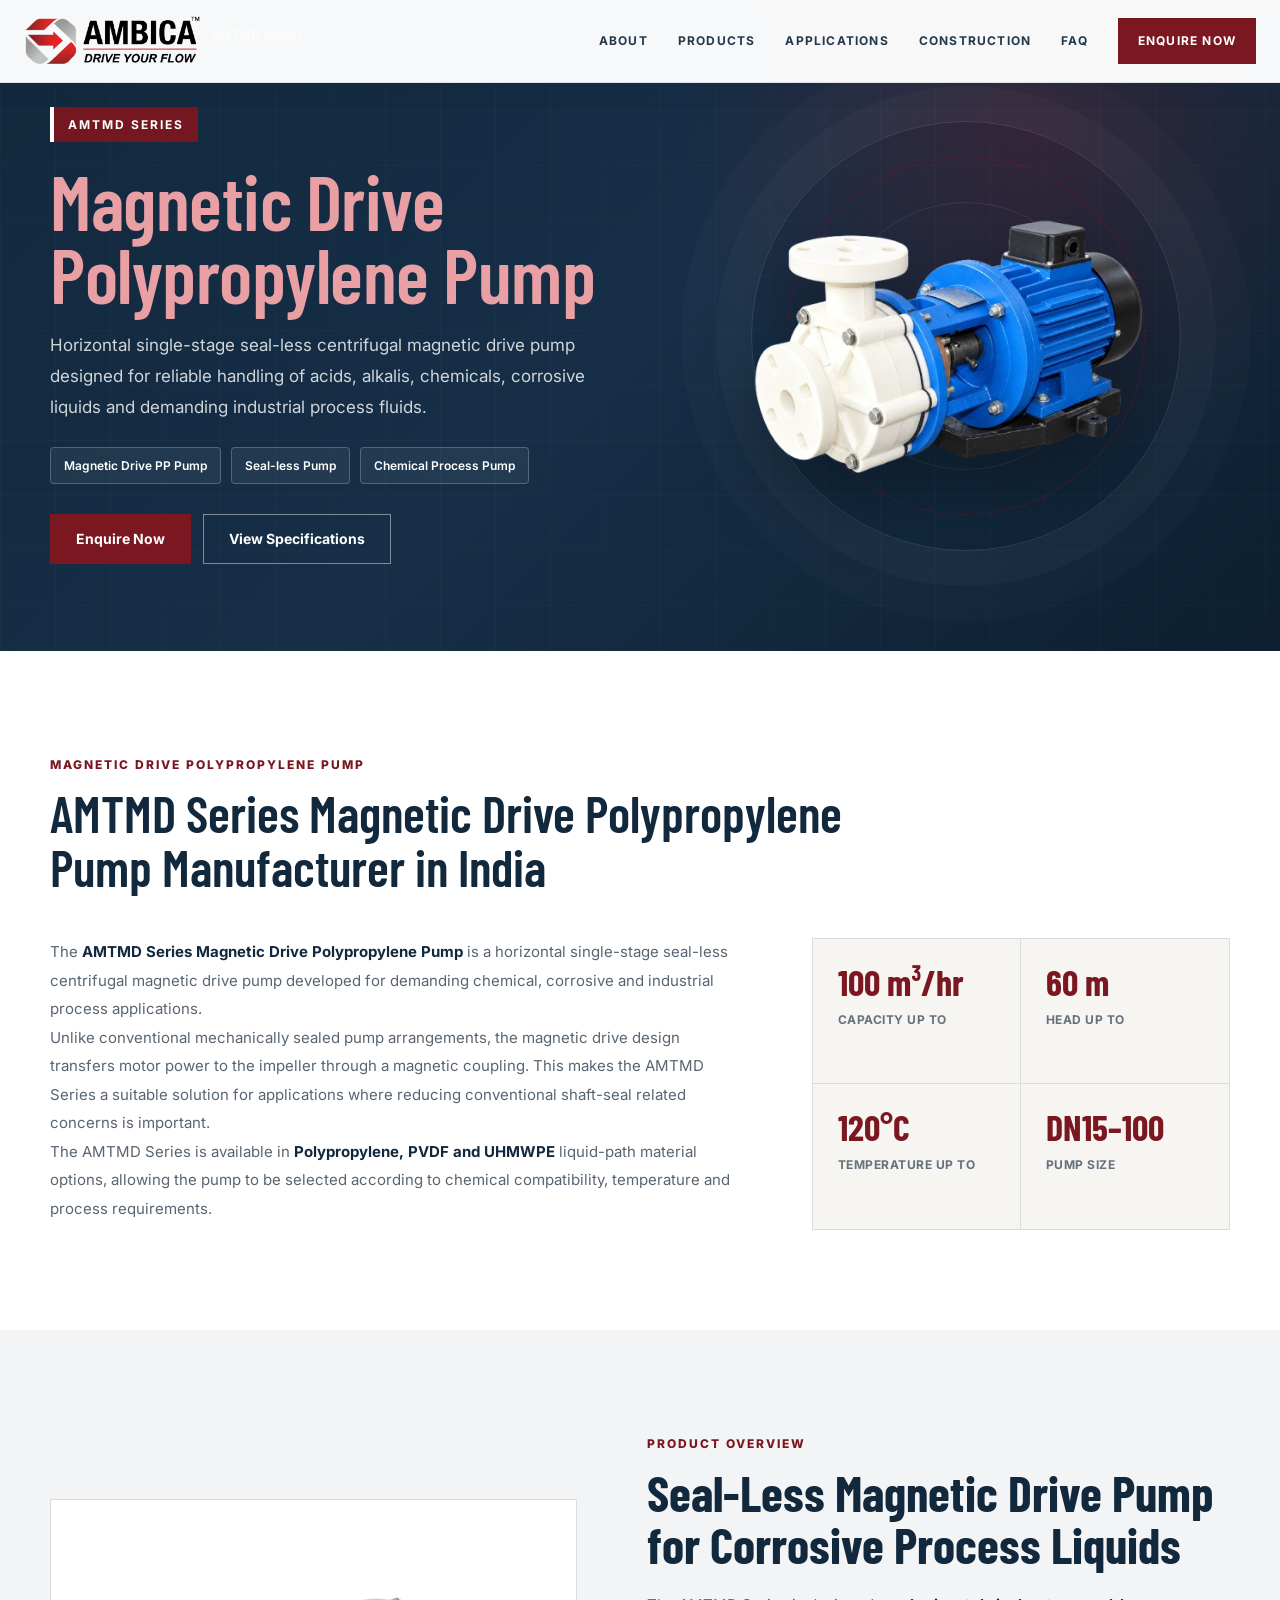
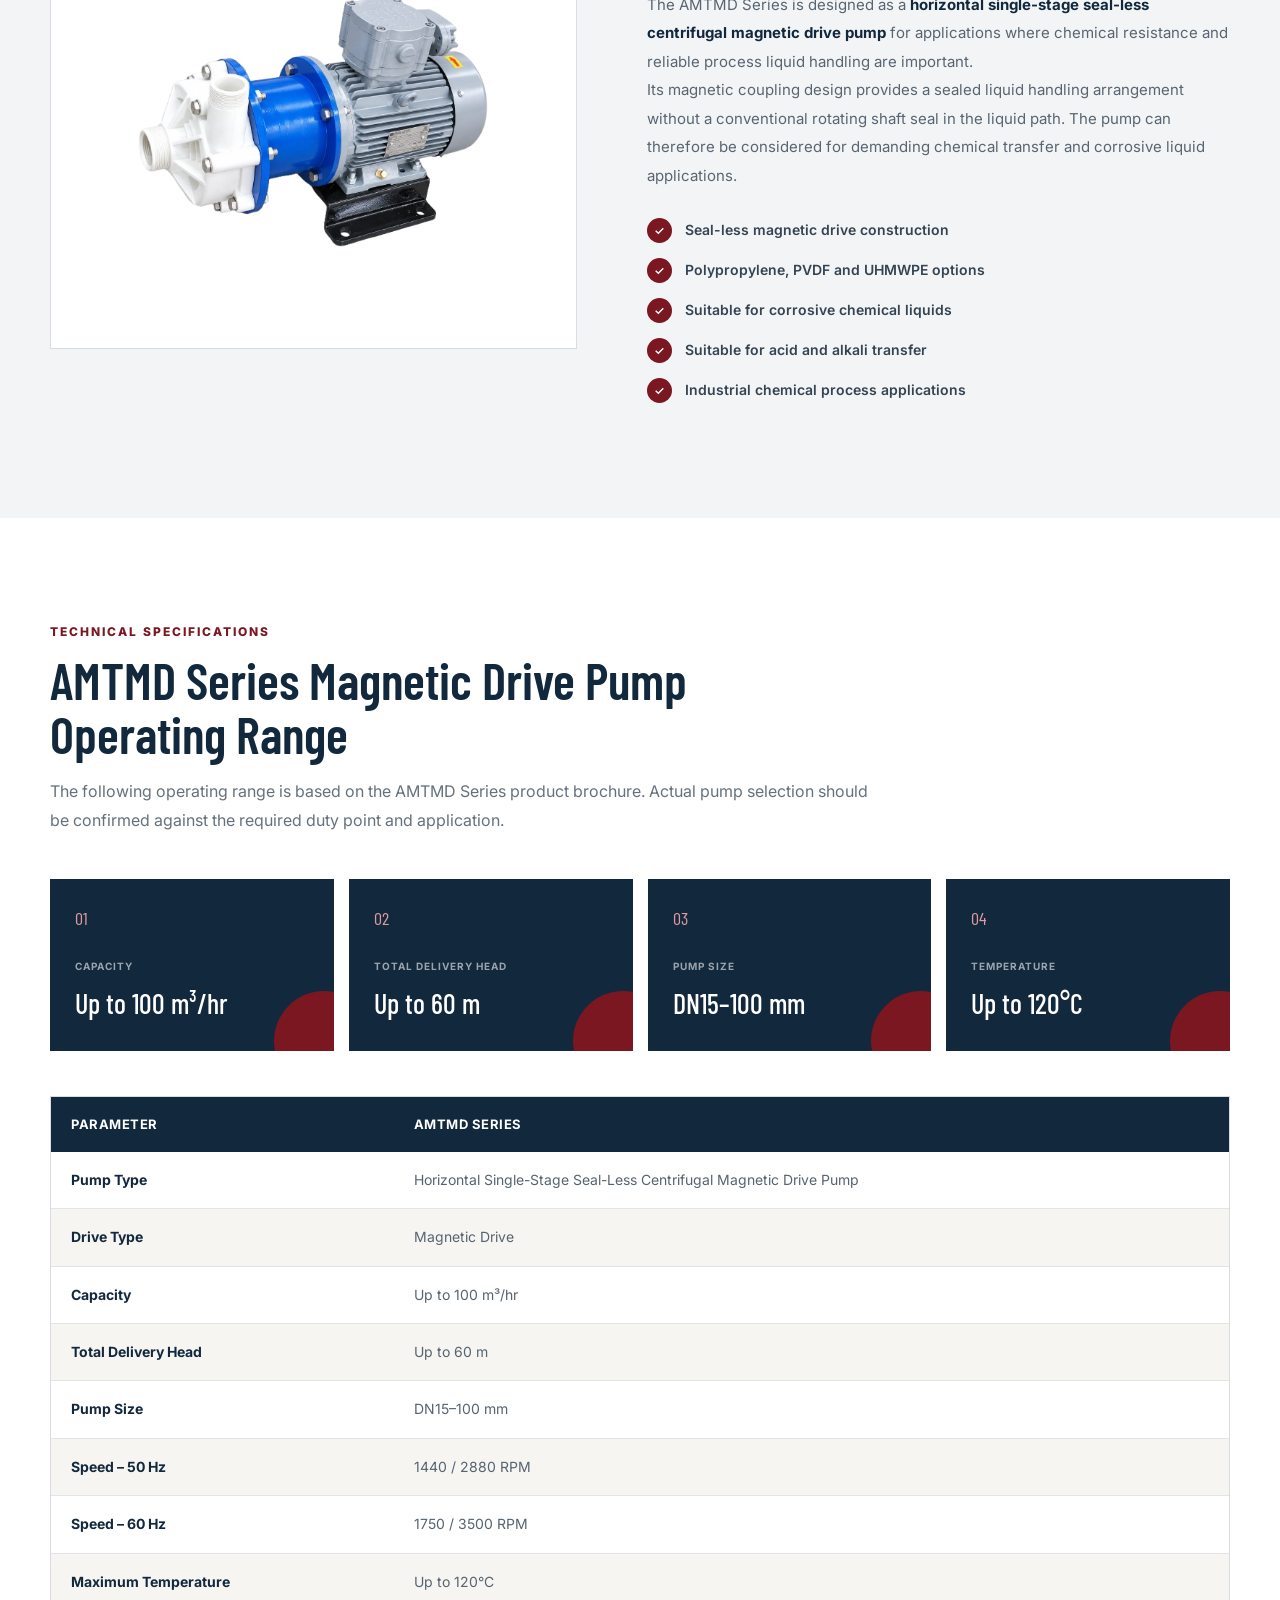
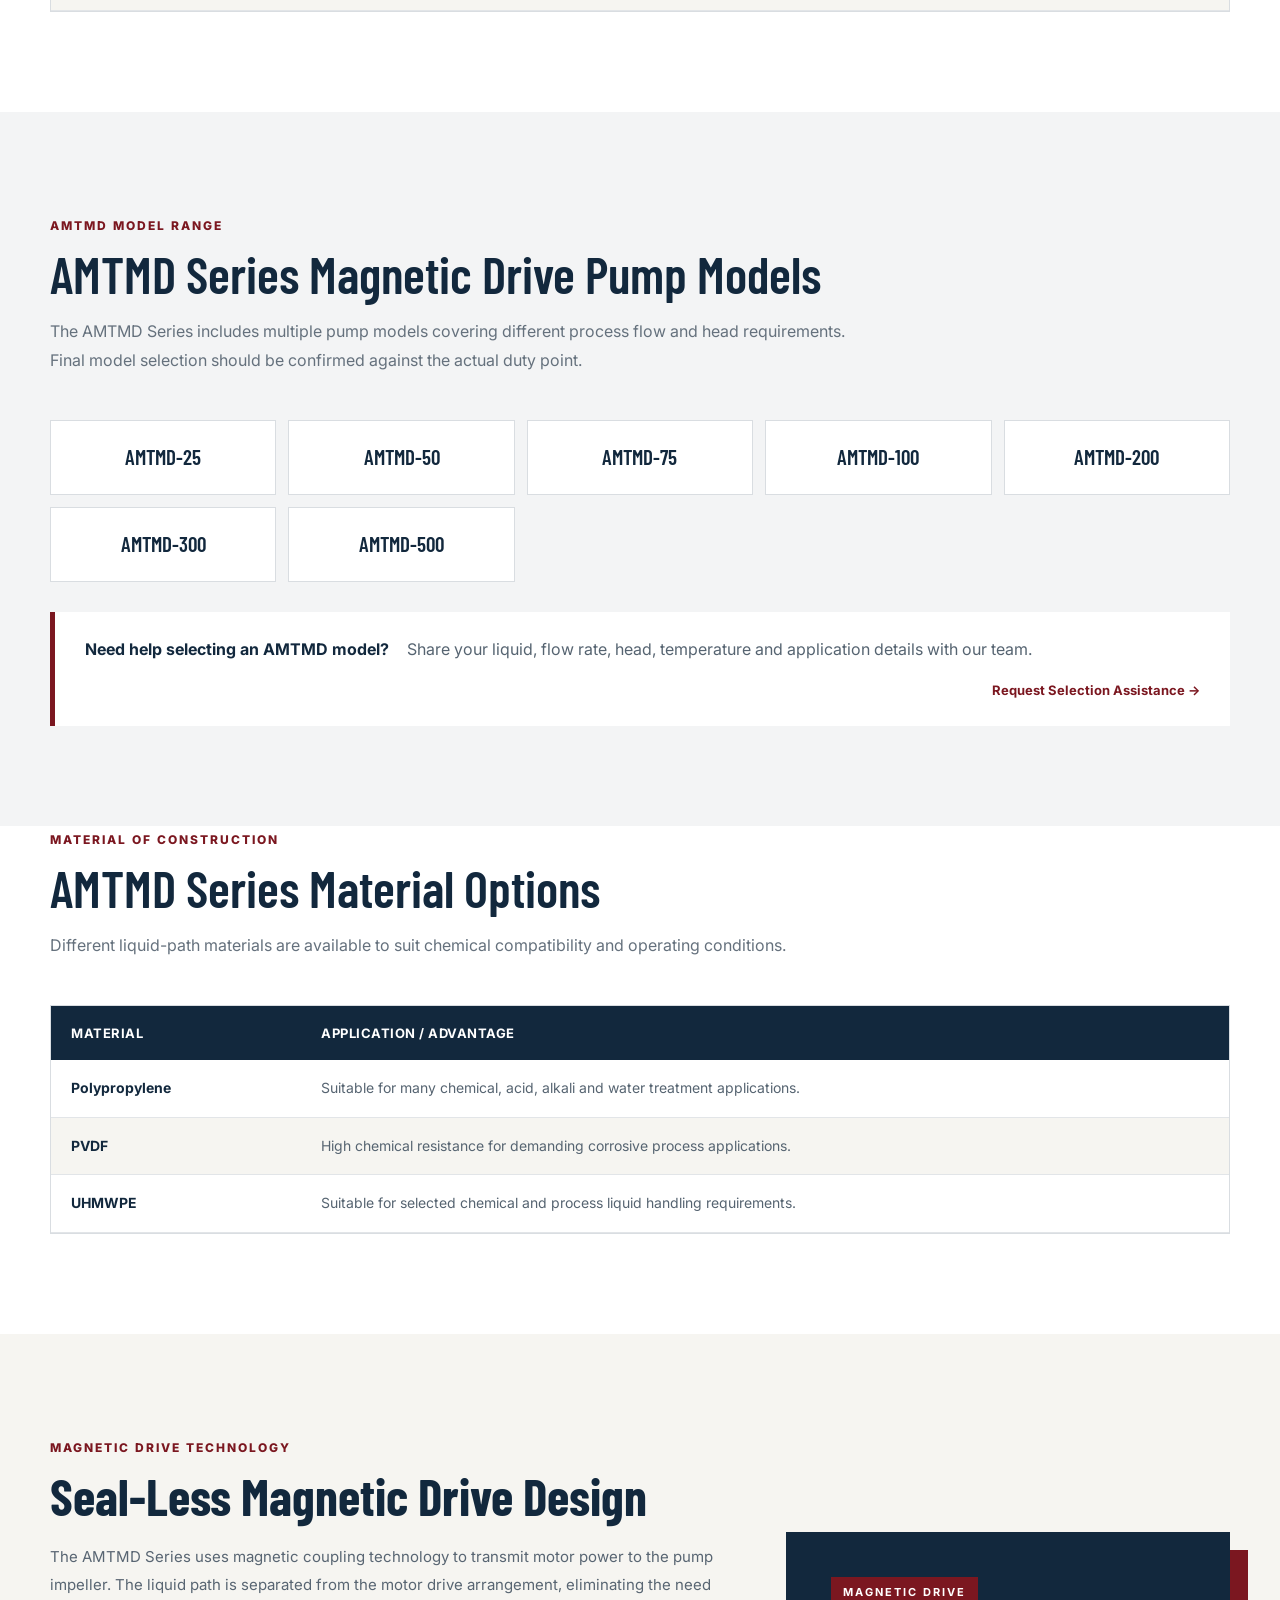
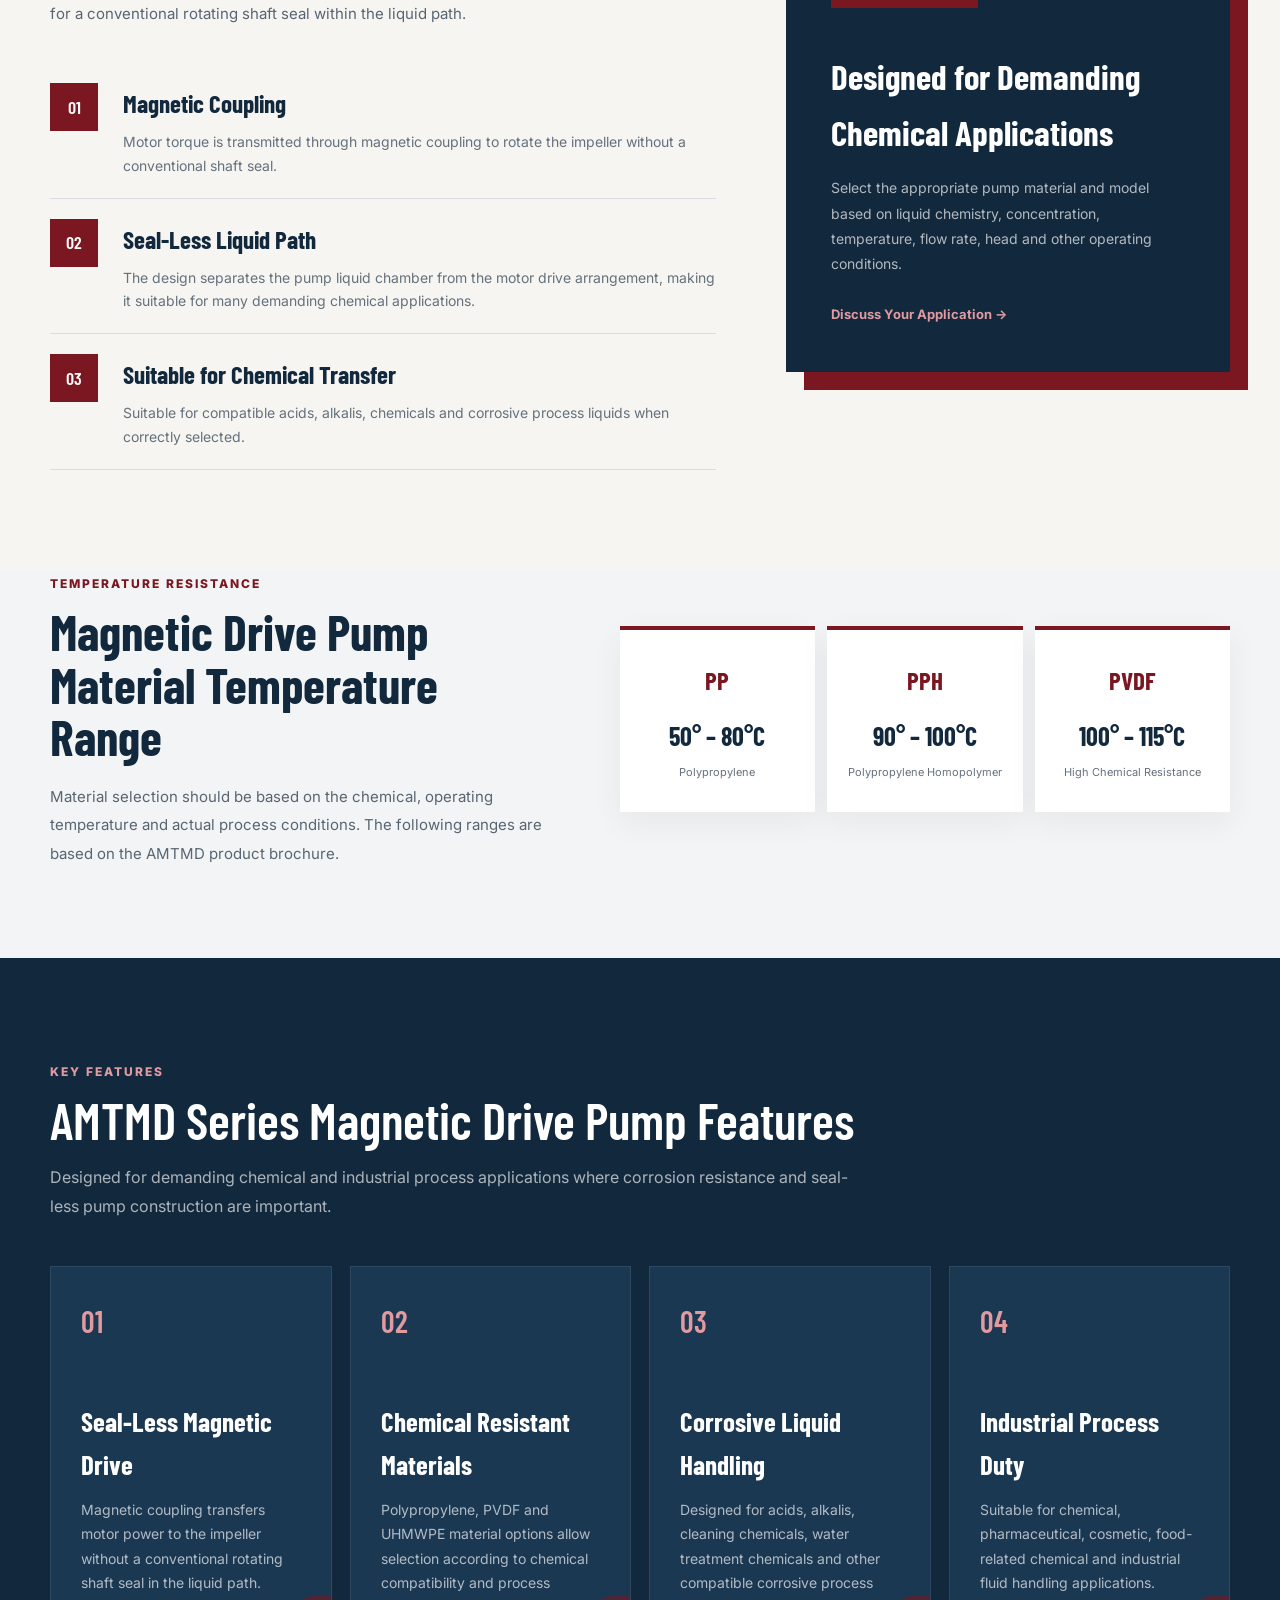
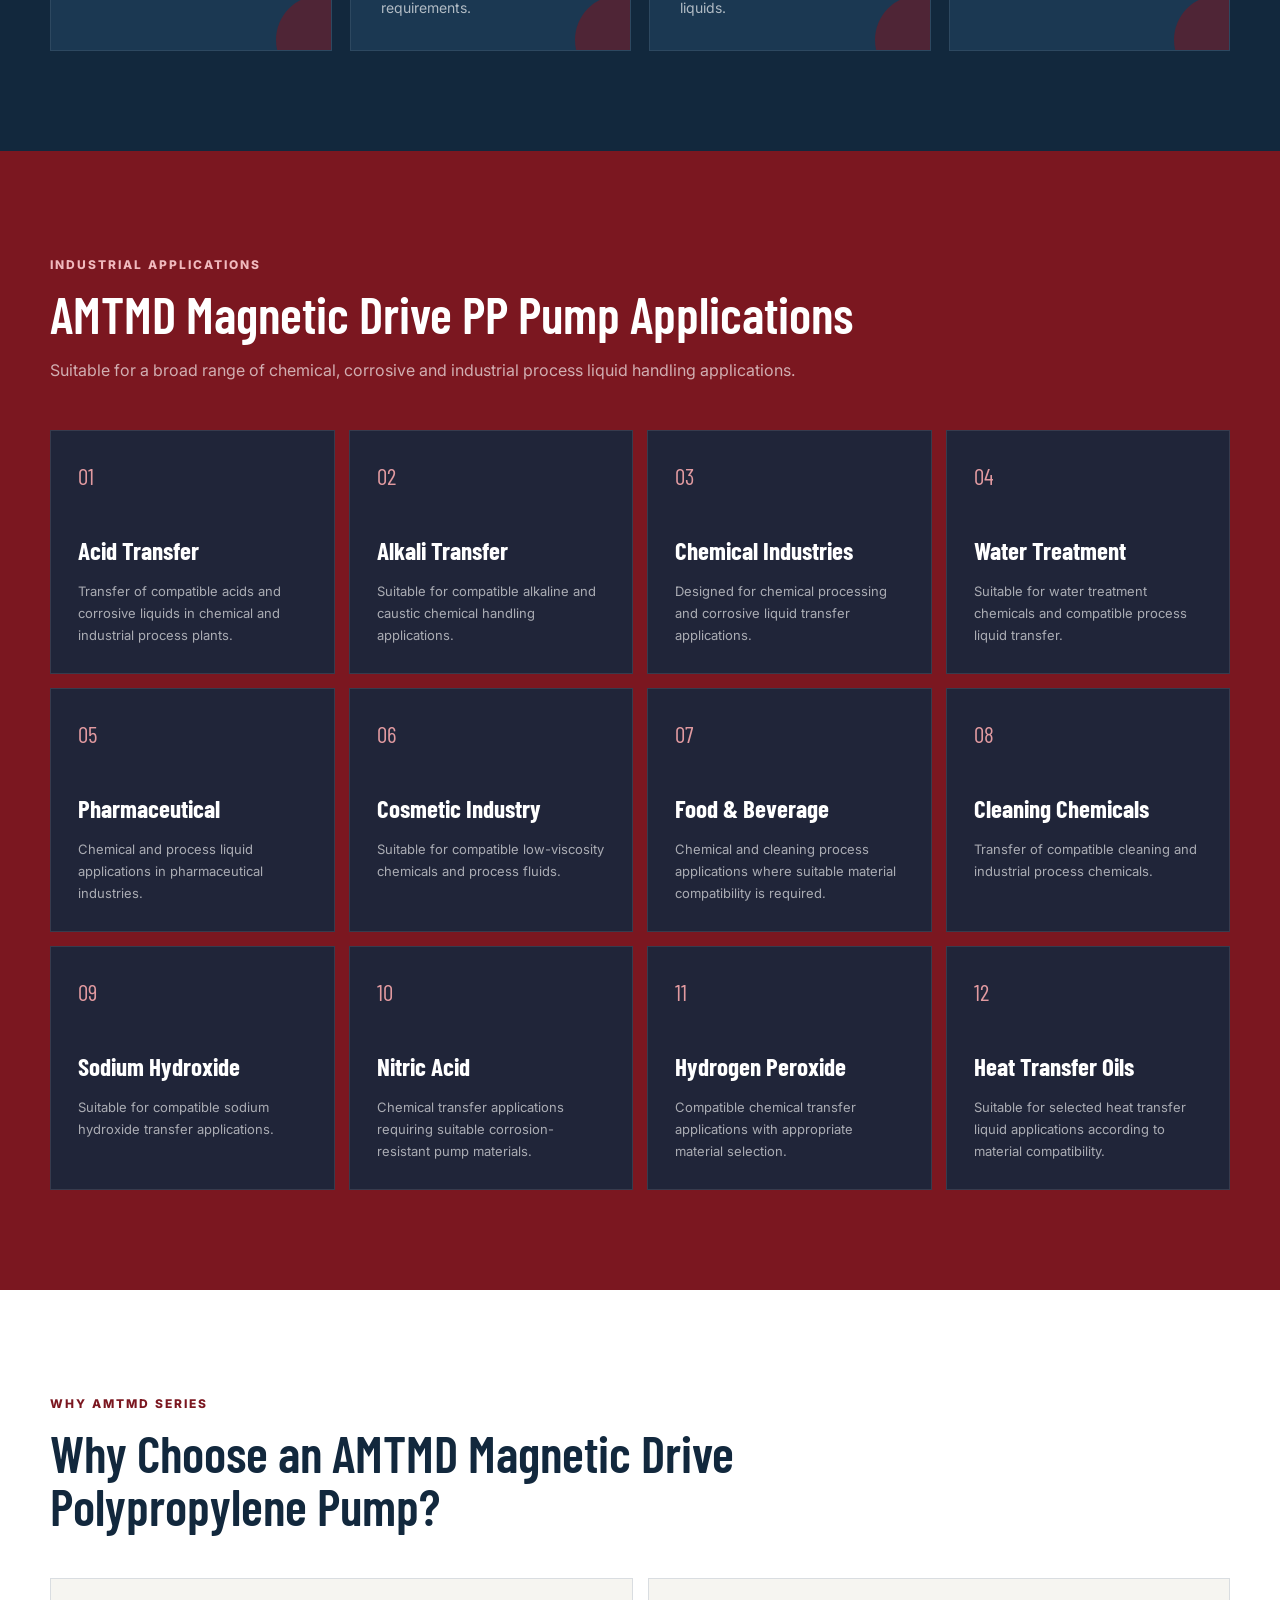
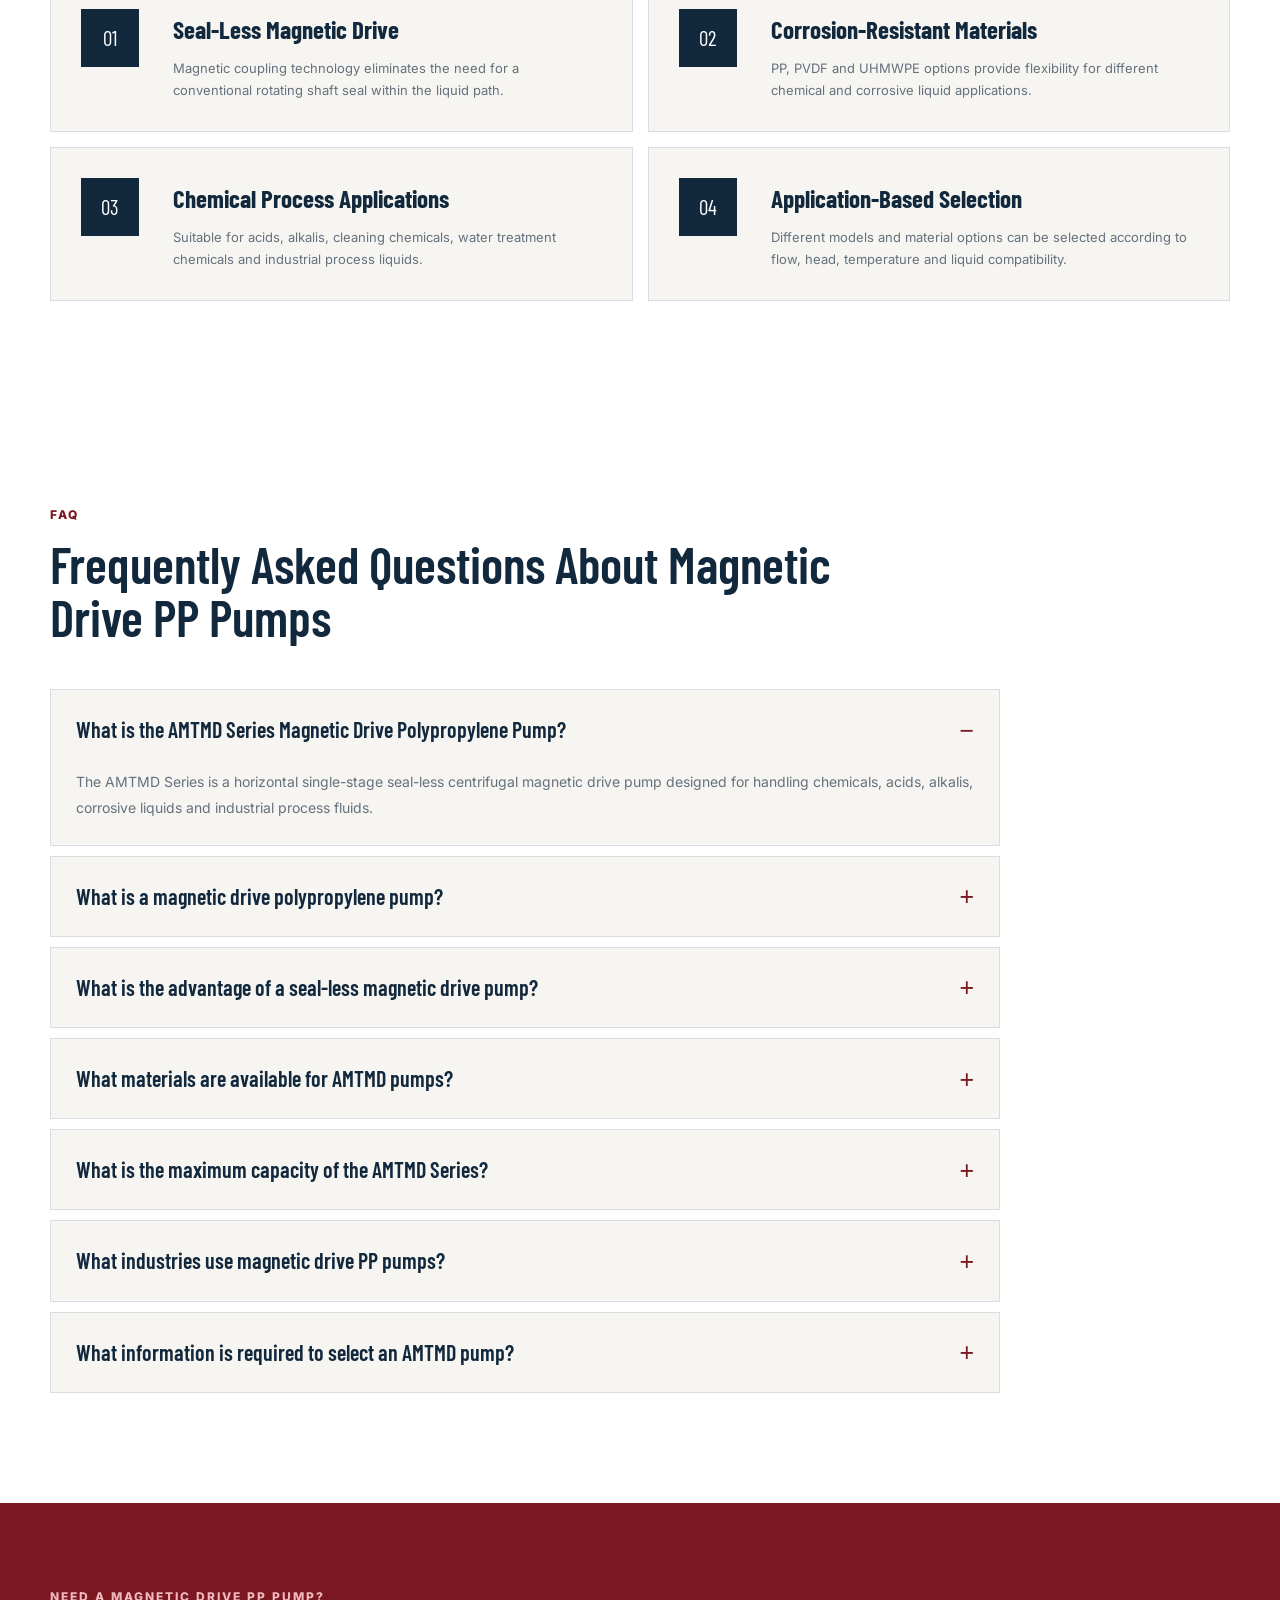
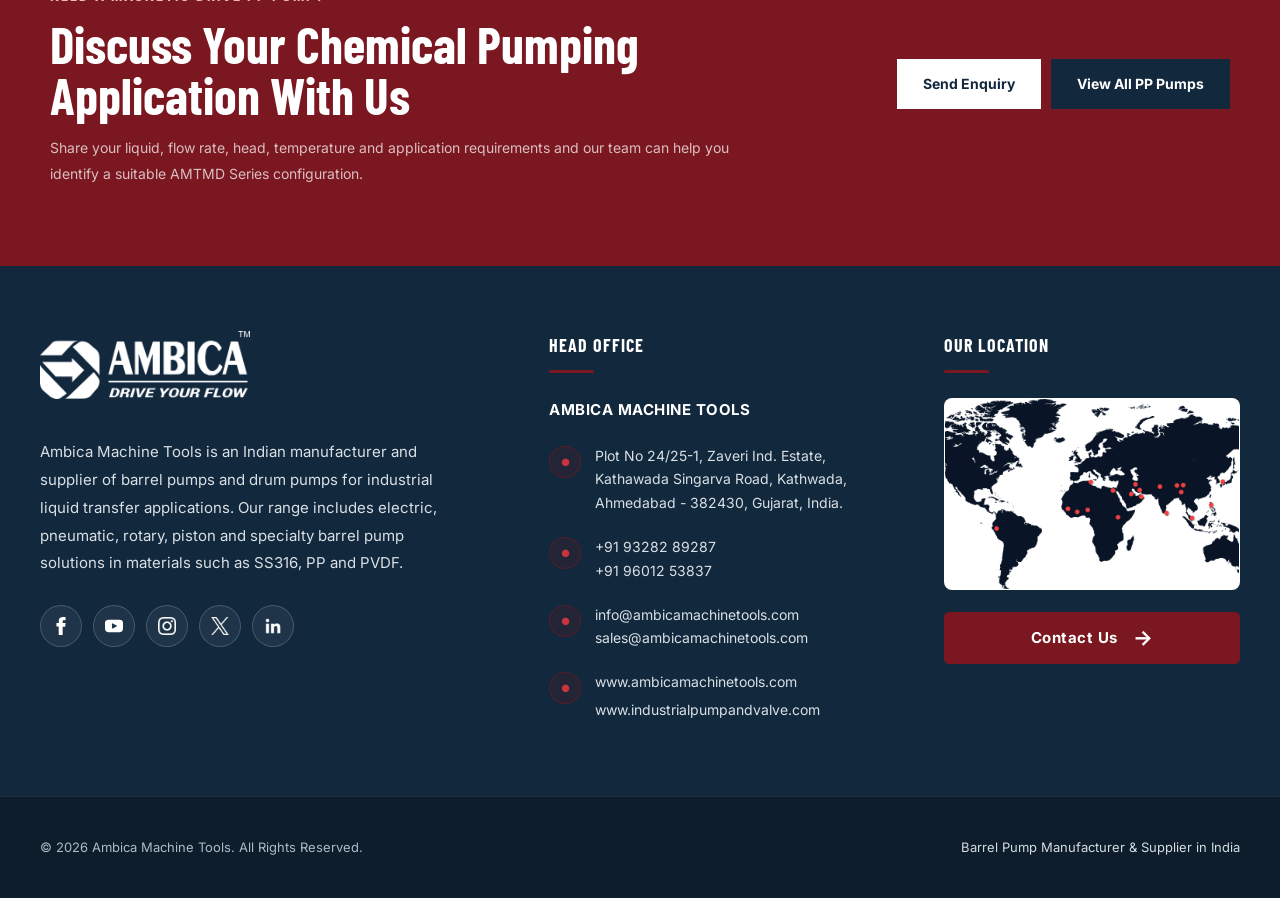
==== amtmd-series-magnetic-drive-polypropylene-pump.html @ 6ac1e359 "setup polypropylenepump" ====
<!DOCTYPE html>
<html lang="en">
<head>

    <!-- =========================================================
         BASIC SEO
    ========================================================== -->

    <meta charset="UTF-8">
    <meta name="viewport" content="width=device-width, initial-scale=1.0">

    <title>AMTMD Series Magnetic Drive Polypropylene Pump | Magnetic Drive PP Pump</title>

    <meta name="description"
        content="AMTMD Series Magnetic Drive Polypropylene Pump for chemical, acid and corrosive liquid transfer. Seal-less magnetic drive construction in PP, PVDF and UHMWPE for industrial process applications.">

    <meta name="keywords"
        content="AMTMD Series Magnetic Drive Polypropylene Pump, Magnetic Drive Polypropylene Pump, Magnetic Driven Polypropylene Pump, Magnetic Drive Pump, Magnetic Driven Pump, Magnetic Drive PP Pump, Magnetic Driven PP Pump, PP Magnetic Pump, Polypropylene Magnetic Pump, Magnetic Drive Process Pump, Magnetic Driven Process Pump, Magnetic Drive Polypropylene Process Pump, PP Chemical Pump, Polypropylene Chemical Pump, Chemical Process Pump, Chemical Transfer Pump, Acid Transfer Pump">

    <meta name="robots" content="index, follow">

    <!-- CHANGE THIS TO YOUR ACTUAL LIVE URL -->
    <link rel="canonical"
        href="https://www.example.com/amtmd-series-magnetic-drive-polypropylene-pump.html">


    <!-- =========================================================
         OPEN GRAPH
    ========================================================== -->

    <meta property="og:type" content="product">

    <meta property="og:title"
        content="AMTMD Series Magnetic Drive Polypropylene Pump | Magnetic Drive PP Pump">

    <meta property="og:description"
        content="AMTMD Series seal-less magnetic drive polypropylene pump for chemical, acid, corrosive and industrial process liquid transfer applications.">

    <meta property="og:image"
        content="https://www.example.com/images/pp-products/amtd-series-main.jpg">

    <meta property="og:url"
        content="https://www.example.com/amtmd-series-magnetic-drive-polypropylene-pump.html">

    <meta property="og:site_name"
        content="Ambica Machine Tools">


    <!-- =========================================================
         TWITTER
    ========================================================== -->

    <meta name="twitter:card"
        content="summary_large_image">

    <meta name="twitter:title"
        content="AMTMD Series Magnetic Drive Polypropylene Pump">

    <meta name="twitter:description"
        content="Seal-less magnetic drive PP pump for chemical, acid and corrosive liquid applications.">

    <meta name="twitter:image"
        content="https://www.example.com/images/pp-products/amtd-series-main.jpg">


    <!-- =========================================================
         FONTS
    ========================================================== -->

    <link rel="preconnect"
        href="https://fonts.googleapis.com">

    <link rel="preconnect"
        href="https://fonts.gstatic.com"
        crossorigin>

    <link
        href="https://fonts.googleapis.com/css2?family=Barlow+Condensed:wght@400;500;600;700&family=Inter:wght@400;500;600;700&display=swap"
        rel="stylesheet">


    <!-- =========================================================
         EXISTING CSS
    ========================================================== -->

    <link rel="stylesheet"
        href="css/style.css">


     <!-- =========================================================
         FAVICON
    ========================================================== -->

    <link rel="icon" type="images/png" href="images/favicon-32x32.png" sizes="32x32" />
    <link rel="icon" type="images/png" href="images/favicon-16x16.png" sizes="16x16" />


    <!-- =========================================================
         ORGANIZATION SCHEMA
    ========================================================== -->

    <script type="application/ld+json">
    {
        "@context": "https://schema.org",
        "@type": "Organization",
        "name": "Ambica Machine Tools",
        "url": "https://www.ambicamachinetools.com/",
        "logo": "https://www.ambicamachinetools.com/images/ambica-logo.png",
        "description": "Manufacturer and supplier of industrial pumps, polypropylene pumps, magnetic drive pumps, chemical pumps and industrial fluid handling equipment in India.",
        "address": {
            "@type": "PostalAddress",
            "streetAddress": "Plot No 24/25-1, Zaveri Ind. Estate, Kathawada Singarva Road, Kathwada",
            "addressLocality": "Ahmedabad",
            "postalCode": "382430",
            "addressRegion": "Gujarat",
            "addressCountry": "IN"
        }
    }
    </script>


    <!-- =========================================================
         WEBPAGE SCHEMA
    ========================================================== -->

    <script type="application/ld+json">
    {
        "@context": "https://schema.org",
        "@type": "WebPage",
        "name": "AMTMD Series Magnetic Drive Polypropylene Pump",
        "url": "https://www.example.com/amtmd-series-magnetic-drive-polypropylene-pump.html",
        "description": "AMTMD Series Magnetic Drive Polypropylene Pump for chemical, acid, corrosive and industrial process liquid transfer applications.",
        "isPartOf": {
            "@type": "WebSite",
            "name": "Ambica Machine Tools",
            "url": "https://www.ambicamachinetools.com/"
        }
    }
    </script>


    <!-- =========================================================
         PRODUCT SCHEMA
    ========================================================== -->

    <script type="application/ld+json">
    {
        "@context": "https://schema.org",
        "@type": "Product",
        "name": "AMTMD Series Magnetic Drive Polypropylene Pump",
        "image": [
            "https://www.example.com/images/pp-products/amtd-series-main.jpg"
        ],
        "description": "AMTMD Series horizontal single-stage seal-less centrifugal magnetic drive polypropylene pump designed for chemical, acid, corrosive and industrial process liquid transfer.",
        "brand": {
            "@type": "Brand",
            "name": "Ambica Machine Tools"
        },
        "manufacturer": {
            "@type": "Organization",
            "name": "Ambica Machine Tools"
        },
        "category": "Magnetic Drive Polypropylene Pump"
    }
    </script>


    <!-- =========================================================
         BREADCRUMB SCHEMA
    ========================================================== -->

    <script type="application/ld+json">
    {
        "@context": "https://schema.org",
        "@type": "BreadcrumbList",
        "itemListElement": [
            {
                "@type": "ListItem",
                "position": 1,
                "name": "Home",
                "item": "https://www.example.com/"
            },
            {
                "@type": "ListItem",
                "position": 2,
                "name": "Polypropylene Pumps",
                "item": "https://www.example.com/"
            },
            {
                "@type": "ListItem",
                "position": 3,
                "name": "AMTMD Series Magnetic Drive Polypropylene Pump",
                "item": "https://www.example.com/amtmd-series-magnetic-drive-polypropylene-pump.html"
            }
        ]
    }
    </script>


    <!-- =========================================================
         FAQ SCHEMA
    ========================================================== -->

    <script type="application/ld+json">
    {
        "@context": "https://schema.org",
        "@type": "FAQPage",
        "mainEntity": [

            {
                "@type": "Question",
                "name": "What is the AMTMD Series Magnetic Drive Polypropylene Pump?",
                "acceptedAnswer": {
                    "@type": "Answer",
                    "text": "The AMTMD Series is a horizontal single-stage seal-less centrifugal magnetic drive pump designed for handling chemicals, acids, corrosive liquids and demanding industrial process fluids."
                }
            },

            {
                "@type": "Question",
                "name": "What is a magnetic drive polypropylene pump?",
                "acceptedAnswer": {
                    "@type": "Answer",
                    "text": "A magnetic drive polypropylene pump transfers rotational power to the impeller through a magnetic coupling, allowing a seal-less liquid path design suitable for many corrosive and chemical handling applications."
                }
            },

            {
                "@type": "Question",
                "name": "What materials are available in AMTMD Series pumps?",
                "acceptedAnswer": {
                    "@type": "Answer",
                    "text": "The AMTMD Series is available with liquid-path material options including polypropylene, PVDF and UHMWPE, depending on application requirements."
                }
            },

            {
                "@type": "Question",
                "name": "What is the maximum capacity of the AMTMD Series?",
                "acceptedAnswer": {
                    "@type": "Answer",
                    "text": "The AMTMD Series has a capacity of up to 100 m³/hr, depending on the selected model and operating conditions."
                }
            },

            {
                "@type": "Question",
                "name": "Where are magnetic drive PP pumps used?",
                "acceptedAnswer": {
                    "@type": "Answer",
                    "text": "Magnetic drive PP pumps are used in chemical plants, water treatment, pharmaceutical and cosmetic industries, cleaning chemical systems, acid and alkali transfer, and other corrosive process applications."
                }
            }

        ]
    }
    </script>

</head>


<body>

<!-- =========================================================
    HEADER
========================================================== -->
<header class="header">
    <div class="container nav">
      <a href="index.html" class="logo">
        <img src="images/ambica-logo.png" alt="Ambica Machine Tools">
      </a>
  
      <button class="menu-toggle" aria-label="Open navigation" aria-expanded="false">
        <span></span><span></span><span></span>
      </button>
  
      <nav class="nav-links">
        <a href="#about">About</a>
        <a href="#products">Products</a>
        <a href="#applications">Applications</a>
        <a href="#construction">Construction</a>
        <a href="#faq">FAQ</a>
        <a href="#contact" class="nav-btn">Enquire Now</a>
      </nav>
    </div>
  </header>


<!-- =========================================================
     AMTMD HERO
========================================================= -->

<section class="amtpp-hero">

    <div class="amtpp-hero-grid"></div>

    <div class="container">


        <div class="amtpp-breadcrumb">

            <a href="index.html">
                Polypropylene Pumps
            </a>

            <span>/</span>

            <span>
                AMTMD Series
            </span>

        </div>


        <div class="amtpp-hero-layout">


            <!-- HERO CONTENT -->

            <div class="amtpp-hero-content">

                <span class="amtpp-eyebrow">
                    AMTMD SERIES
                </span>


                <h1>

                    <strong>
                        Magnetic Drive Polypropylene Pump
                    </strong>

                </h1>


                <p class="amtpp-hero-text">

                    Horizontal single-stage seal-less centrifugal
                    magnetic drive pump designed for reliable handling
                    of acids, alkalis, chemicals, corrosive liquids and
                    demanding industrial process fluids.

                </p>


                <div class="amtpp-hero-tags">

                    <span>
                        Magnetic Drive PP Pump
                    </span>

                    <span>
                        Seal-less Pump
                    </span>

                    <span>
                        Chemical Process Pump
                    </span>

                </div>


                <div class="amtpp-hero-buttons">

                    <a
                        href="contact-us.html"
                        class="amtpp-btn amtpp-btn-primary">

                        Enquire Now

                    </a>


                    <a
                        href="#specifications"
                        class="amtpp-btn amtpp-btn-outline">

                        View Specifications

                    </a>

                </div>

            </div>


            <!-- HERO IMAGE -->

            <div class="amtpp-hero-image">

                <div class="amtpp-image-ring"></div>


                <img
                    src="images/pp-products/AMTD-alt.png"
                    alt="AMTMD Series Magnetic Drive Polypropylene Pump"
                    loading="eager" class="amtmd">

            </div>

        </div>

    </div>

</section>


<!-- =========================================================
     INTRO
========================================================= -->

<section class="amtpp-intro">

    <div class="container">


        <div class="amtpp-section-heading">

            <span class="amtpp-kicker">
                MAGNETIC DRIVE POLYPROPYLENE PUMP
            </span>


            <h2>
                AMTMD Series Magnetic Drive Polypropylene Pump Manufacturer in India
            </h2>

        </div>


        <div class="amtpp-intro-grid">


            <div>

                <p>

                    The <strong>AMTMD Series Magnetic Drive Polypropylene Pump</strong>
                    is a horizontal single-stage seal-less centrifugal
                    magnetic drive pump developed for demanding chemical,
                    corrosive and industrial process applications.

                </p>


                <p>

                    Unlike conventional mechanically sealed pump
                    arrangements, the magnetic drive design transfers
                    motor power to the impeller through a magnetic coupling.
                    This makes the AMTMD Series a suitable solution for
                    applications where reducing conventional shaft-seal
                    related concerns is important.

                </p>


                <p>

                    The AMTMD Series is available in
                    <strong>Polypropylene, PVDF and UHMWPE</strong>
                    liquid-path material options, allowing the pump to be
                    selected according to chemical compatibility,
                    temperature and process requirements.

                </p>

            </div>


            <div class="amtpp-highlight-box">


                <div class="amtpp-highlight-item">

                    <strong>
                        100 m³/hr
                    </strong>

                    <span>
                        Capacity Up To
                    </span>

                </div>


                <div class="amtpp-highlight-item">

                    <strong>
                        60 m
                    </strong>

                    <span>
                        Head Up To
                    </span>

                </div>


                <div class="amtpp-highlight-item">

                    <strong>
                        120°C
                    </strong>

                    <span>
                        Temperature Up To
                    </span>

                </div>


                <div class="amtpp-highlight-item">

                    <strong>
                        DN15–100
                    </strong>

                    <span>
                        Pump Size
                    </span>

                </div>

            </div>

        </div>

    </div>

</section>


<!-- =========================================================
     PRODUCT OVERVIEW
========================================================= -->

<section class="amtpp-overview">

    <div class="container">


        <div class="amtpp-two-column">


            <div class="amtpp-overview-image">

                <img
                    src="images/pp-products/AMTD.png"
                    alt="AMTMD Series Magnetic Drive PP Pump"
                    loading="lazy">

            </div>


            <div class="amtpp-overview-content">

                <span class="amtpp-kicker">
                    PRODUCT OVERVIEW
                </span>


                <h2>
                    Seal-Less Magnetic Drive Pump for Corrosive Process Liquids
                </h2>


                <p>

                    The AMTMD Series is designed as a
                    <strong>horizontal single-stage seal-less centrifugal
                    magnetic drive pump</strong>
                    for applications where chemical resistance and
                    reliable process liquid handling are important.

                </p>


                <p>

                    Its magnetic coupling design provides a sealed liquid
                    handling arrangement without a conventional rotating
                    shaft seal in the liquid path. The pump can therefore
                    be considered for demanding chemical transfer and
                    corrosive liquid applications.

                </p>


                <ul class="amtpp-check-list">


                    <li>

                        <span>✓</span>

                        Seal-less magnetic drive construction

                    </li>


                    <li>

                        <span>✓</span>

                        Polypropylene, PVDF and UHMWPE options

                    </li>


                    <li>

                        <span>✓</span>

                        Suitable for corrosive chemical liquids

                    </li>


                    <li>

                        <span>✓</span>

                        Suitable for acid and alkali transfer

                    </li>


                    <li>

                        <span>✓</span>

                        Industrial chemical process applications

                    </li>

                </ul>

            </div>

        </div>

    </div>

</section>




<!-- =========================================================
     TECHNICAL SPECIFICATIONS
========================================================= -->

<section
    class="amtpp-specifications"
    id="specifications">

    <div class="container">


        <div class="amtpp-section-heading">

            <span class="amtpp-kicker">
                TECHNICAL SPECIFICATIONS
            </span>


            <h2>
                AMTMD Series Magnetic Drive Pump Operating Range
            </h2>


            <p>

                The following operating range is based on the AMTMD Series
                product brochure. Actual pump selection should be confirmed
                against the required duty point and application.

            </p>

        </div>


        <div class="amtpp-spec-grid">


            <div class="amtpp-spec-box">

                <span>
                    01
                </span>

                <small>
                    CAPACITY
                </small>

                <strong>
                    Up to 100 m³/hr
                </strong>

            </div>


            <div class="amtpp-spec-box">

                <span>
                    02
                </span>

                <small>
                    TOTAL DELIVERY HEAD
                </small>

                <strong>
                    Up to 60 m
                </strong>

            </div>


            <div class="amtpp-spec-box">

                <span>
                    03
                </span>

                <small>
                    PUMP SIZE
                </small>

                <strong>
                    DN15–100 mm
                </strong>

            </div>


            <div class="amtpp-spec-box">

                <span>
                    04
                </span>

                <small>
                    TEMPERATURE
                </small>

                <strong>
                    Up to 120°C
                </strong>

            </div>

        </div>


        <div class="amtpp-table-wrap amtpp-spec-table-wrap">

            <table class="amtpp-table">


                <thead>

                    <tr>

                        <th>
                            Parameter
                        </th>

                        <th>
                            AMTMD Series
                        </th>

                    </tr>

                </thead>


                <tbody>


                    <tr>

                        <td>
                            Pump Type
                        </td>

                        <td>
                            Horizontal Single-Stage Seal-Less
                            Centrifugal Magnetic Drive Pump
                        </td>

                    </tr>


                    <tr>

                        <td>
                            Drive Type
                        </td>

                        <td>
                            Magnetic Drive
                        </td>

                    </tr>


                    <tr>

                        <td>
                            Capacity
                        </td>

                        <td>
                            Up to 100 m³/hr
                        </td>

                    </tr>


                    <tr>

                        <td>
                            Total Delivery Head
                        </td>

                        <td>
                            Up to 60 m
                        </td>

                    </tr>


                    <tr>

                        <td>
                            Pump Size
                        </td>

                        <td>
                            DN15–100 mm
                        </td>

                    </tr>


                    <tr>

                        <td>
                            Speed – 50 Hz
                        </td>

                        <td>
                            1440 / 2880 RPM
                        </td>

                    </tr>


                    <tr>

                        <td>
                            Speed – 60 Hz
                        </td>

                        <td>
                            1750 / 3500 RPM
                        </td>

                    </tr>


                    <tr>

                        <td>
                            Maximum Temperature
                        </td>

                        <td>
                            Up to 120°C
                        </td>

                    </tr>


                </tbody>

            </table>

        </div>

    </div>

</section>


<!-- =========================================================
     MODEL RANGE
========================================================= -->

<section class="amtpp-models">

    <div class="container">


        <div class="amtpp-section-heading">

            <span class="amtpp-kicker">
                AMTMD MODEL RANGE
            </span>


            <h2>
                AMTMD Series Magnetic Drive Pump Models
            </h2>


            <p>

                The AMTMD Series includes multiple pump models covering
                different process flow and head requirements. Final model
                selection should be confirmed against the actual duty point.

            </p>

        </div>


        <div class="amtpp-model-grid">


            <div>
                AMTMD-25
            </div>


            <div>
                AMTMD-50
            </div>


            <div>
                AMTMD-75
            </div>


            <div>
                AMTMD-100
            </div>


            <div>
                AMTMD-200
            </div>


            <div>
                AMTMD-300
            </div>


            <div>
                AMTMD-500
            </div>

        </div>


        <div class="amtpp-model-note">

            <strong>
                Need help selecting an AMTMD model?
            </strong>


            <span>

                Share your liquid, flow rate, head, temperature and
                application details with our team.

            </span>


            <a href="contact-us.html">

                Request Selection Assistance →

            </a>

        </div>

    </div>

</section>
<!-- =========================================================
     MATERIAL OF CONSTRUCTION
========================================================= -->

<section class="amtpp-material pt-0">

    <div class="container">


        <div class="amtpp-section-heading">

            <span class="amtpp-kicker">
                MATERIAL OF CONSTRUCTION
            </span>


            <h2>
                AMTMD Series Material Options
            </h2>


            <p>

                Different liquid-path materials are available to suit
                chemical compatibility and operating conditions.

            </p>

        </div>


        <div class="amtpp-table-wrap">

            <table class="amtpp-table">

                <thead>

                    <tr>

                        <th>
                            Material
                        </th>

                        <th>
                            Application / Advantage
                        </th>

                    </tr>

                </thead>


                <tbody>


                    <tr>

                        <td>
                            Polypropylene
                        </td>

                        <td>
                            Suitable for many chemical, acid, alkali and
                            water treatment applications.
                        </td>

                    </tr>


                    <tr>

                        <td>
                            PVDF
                        </td>

                        <td>
                            High chemical resistance for demanding
                            corrosive process applications.
                        </td>

                    </tr>


                    <tr>

                        <td>
                            UHMWPE
                        </td>

                        <td>
                            Suitable for selected chemical and process
                            liquid handling requirements.
                        </td>

                    </tr>


                </tbody>

            </table>

        </div>

    </div>

</section>


<!-- =========================================================
     MAGNETIC DRIVE / SEAL-LESS
========================================================= -->

<section class="amtpp-sealing">

    <div class="container">


        <div class="amtpp-sealing-grid">


            <div class="amtpp-sealing-content">

                <span class="amtpp-kicker">
                    MAGNETIC DRIVE TECHNOLOGY
                </span>


                <h2>
                    Seal-Less Magnetic Drive Design
                </h2>


                <p>

                    The AMTMD Series uses magnetic coupling technology
                    to transmit motor power to the pump impeller.
                    The liquid path is separated from the motor drive
                    arrangement, eliminating the need for a conventional
                    rotating shaft seal within the liquid path.

                </p>


                <div class="amtpp-seal-list">


                    <div class="amtpp-seal-item">

                        <span class="amtpp-seal-icon">
                            01
                        </span>


                        <div>

                            <h3>
                                Magnetic Coupling
                            </h3>


                            <p>

                                Motor torque is transmitted through
                                magnetic coupling to rotate the impeller
                                without a conventional shaft seal.

                            </p>

                        </div>

                    </div>


                    <div class="amtpp-seal-item">

                        <span class="amtpp-seal-icon">
                            02
                        </span>


                        <div>

                            <h3>
                                Seal-Less Liquid Path
                            </h3>


                            <p>

                                The design separates the pump liquid
                                chamber from the motor drive arrangement,
                                making it suitable for many demanding
                                chemical applications.

                            </p>

                        </div>

                    </div>


                    <div class="amtpp-seal-item">

                        <span class="amtpp-seal-icon">
                            03
                        </span>


                        <div>

                            <h3>
                                Suitable for Chemical Transfer
                            </h3>


                            <p>

                                Suitable for compatible acids, alkalis,
                                chemicals and corrosive process liquids
                                when correctly selected.

                            </p>

                        </div>

                    </div>


                </div>

            </div>


            <div class="amtpp-sealing-card">


                <div class="amtpp-sealing-card-top">
                    MAGNETIC DRIVE
                </div>


                <h3>
                    Designed for Demanding Chemical Applications
                </h3>


                <p>

                    Select the appropriate pump material and model based
                    on liquid chemistry, concentration, temperature,
                    flow rate, head and other operating conditions.

                </p>


                <a href="contact-us.html">
                    Discuss Your Application →
                </a>

            </div>

        </div>

    </div>

</section>

<!-- =========================================================
     TEMPERATURE RESISTANCE
========================================================= -->

<section class="amtpp-temperature pt-0">

    <div class="container">


        <div class="amtpp-temperature-layout">


            <div>

                <span class="amtpp-kicker">
                    TEMPERATURE RESISTANCE
                </span>


                <h2>
                    Magnetic Drive Pump Material Temperature Range
                </h2>


                <p>

                    Material selection should be based on the chemical,
                    operating temperature and actual process conditions.
                    The following ranges are based on the AMTMD product
                    brochure.

                </p>

            </div>


            <div class="amtpp-temp-cards">


                <div class="amtpp-temp-card">

                    <span>
                        PP
                    </span>

                    <strong>
                        50° – 80°C
                    </strong>

                    <small>
                        Polypropylene
                    </small>

                </div>


                <div class="amtpp-temp-card">

                    <span>
                        PPH
                    </span>

                    <strong>
                        90° – 100°C
                    </strong>

                    <small>
                        Polypropylene Homopolymer
                    </small>

                </div>


                <div class="amtpp-temp-card">

                    <span>
                        PVDF
                    </span>

                    <strong>
                        100° – 115°C
                    </strong>

                    <small>
                        High Chemical Resistance
                    </small>

                </div>

            </div>

        </div>

    </div>

</section>
<!-- =========================================================
     FEATURES
========================================================= -->

<section class="amtpp-features">

    <div class="container">


        <div class="amtpp-section-heading amtpp-heading-light">

            <span class="amtpp-kicker">
                KEY FEATURES
            </span>


            <h2>
                AMTMD Series Magnetic Drive Pump Features
            </h2>


            <p>

                Designed for demanding chemical and industrial process
                applications where corrosion resistance and seal-less
                pump construction are important.

            </p>

        </div>


        <div class="amtpp-feature-grid">


            <div class="amtpp-feature-card">

                <div class="amtpp-feature-number">
                    01
                </div>


                <h3>
                    Seal-Less Magnetic Drive
                </h3>


                <p>

                    Magnetic coupling transfers motor power to the
                    impeller without a conventional rotating shaft seal
                    in the liquid path.

                </p>

            </div>


            <div class="amtpp-feature-card">

                <div class="amtpp-feature-number">
                    02
                </div>


                <h3>
                    Chemical Resistant Materials
                </h3>


                <p>

                    Polypropylene, PVDF and UHMWPE material options
                    allow selection according to chemical compatibility
                    and process requirements.

                </p>

            </div>


            <div class="amtpp-feature-card">

                <div class="amtpp-feature-number">
                    03
                </div>


                <h3>
                    Corrosive Liquid Handling
                </h3>


                <p>

                    Designed for acids, alkalis, cleaning chemicals,
                    water treatment chemicals and other compatible
                    corrosive process liquids.

                </p>

            </div>


            <div class="amtpp-feature-card">

                <div class="amtpp-feature-number">
                    04
                </div>


                <h3>
                    Industrial Process Duty
                </h3>


                <p>

                    Suitable for chemical, pharmaceutical, cosmetic,
                    food-related chemical and industrial fluid handling
                    applications.

                </p>

            </div>

        </div>

    </div>

</section>

<!-- =========================================================
     APPLICATIONS
========================================================= -->

<section class="amtpp-applications">

    <div class="container">


        <div class="amtpp-section-heading amtpp-heading-light">

            <span class="amtpp-kicker">
                INDUSTRIAL APPLICATIONS
            </span>


            <h2>
                AMTMD Magnetic Drive PP Pump Applications
            </h2>


            <p>

                Suitable for a broad range of chemical, corrosive and
                industrial process liquid handling applications.

            </p>

        </div>


        <div class="amtpp-application-grid">


            <div class="amtpp-application-card">

                <span>01</span>

                <h3>
                    Acid Transfer
                </h3>

                <p>
                    Transfer of compatible acids and corrosive liquids
                    in chemical and industrial process plants.
                </p>

            </div>


            <div class="amtpp-application-card">

                <span>02</span>

                <h3>
                    Alkali Transfer
                </h3>

                <p>
                    Suitable for compatible alkaline and caustic chemical
                    handling applications.
                </p>

            </div>


            <div class="amtpp-application-card">

                <span>03</span>

                <h3>
                    Chemical Industries
                </h3>

                <p>
                    Designed for chemical processing and corrosive
                    liquid transfer applications.
                </p>

            </div>


            <div class="amtpp-application-card">

                <span>04</span>

                <h3>
                    Water Treatment
                </h3>

                <p>
                    Suitable for water treatment chemicals and compatible
                    process liquid transfer.
                </p>

            </div>


            <div class="amtpp-application-card">

                <span>05</span>

                <h3>
                    Pharmaceutical
                </h3>

                <p>
                    Chemical and process liquid applications in
                    pharmaceutical industries.
                </p>

            </div>


            <div class="amtpp-application-card">

                <span>06</span>

                <h3>
                    Cosmetic Industry
                </h3>

                <p>
                    Suitable for compatible low-viscosity chemicals
                    and process fluids.
                </p>

            </div>


            <div class="amtpp-application-card">

                <span>07</span>

                <h3>
                    Food & Beverage
                </h3>

                <p>
                    Chemical and cleaning process applications where
                    suitable material compatibility is required.
                </p>

            </div>


            <div class="amtpp-application-card">

                <span>08</span>

                <h3>
                    Cleaning Chemicals
                </h3>

                <p>
                    Transfer of compatible cleaning and industrial
                    process chemicals.
                </p>

            </div>


            <div class="amtpp-application-card">

                <span>09</span>

                <h3>
                    Sodium Hydroxide
                </h3>

                <p>
                    Suitable for compatible sodium hydroxide transfer
                    applications.
                </p>

            </div>


            <div class="amtpp-application-card">

                <span>10</span>

                <h3>
                    Nitric Acid
                </h3>

                <p>
                    Chemical transfer applications requiring suitable
                    corrosion-resistant pump materials.
                </p>

            </div>


            <div class="amtpp-application-card">

                <span>11</span>

                <h3>
                    Hydrogen Peroxide
                </h3>

                <p>
                    Compatible chemical transfer applications with
                    appropriate material selection.
                </p>

            </div>


            <div class="amtpp-application-card">

                <span>12</span>

                <h3>
                    Heat Transfer Oils
                </h3>

                <p>
                    Suitable for selected heat transfer liquid applications
                    according to material compatibility.
                </p>

            </div>

        </div>

    </div>

</section>


<!-- =========================================================
     WHY CHOOSE AMTMD
========================================================= -->

<section class="amtpp-why">

    <div class="container">


        <div class="amtpp-section-heading">

            <span class="amtpp-kicker">
                WHY AMTMD SERIES
            </span>


            <h2>
                Why Choose an AMTMD Magnetic Drive Polypropylene Pump?
            </h2>

        </div>


        <div class="amtpp-why-grid">


            <div class="amtpp-why-card">

                <div class="amtpp-why-icon">
                    01
                </div>


                <div>

                    <h3>
                        Seal-Less Magnetic Drive
                    </h3>


                    <p>

                        Magnetic coupling technology eliminates the need
                        for a conventional rotating shaft seal within the
                        liquid path.

                    </p>

                </div>

            </div>


            <div class="amtpp-why-card">

                <div class="amtpp-why-icon">
                    02
                </div>


                <div>

                    <h3>
                        Corrosion-Resistant Materials
                    </h3>


                    <p>

                        PP, PVDF and UHMWPE options provide flexibility
                        for different chemical and corrosive liquid
                        applications.

                    </p>

                </div>

            </div>


            <div class="amtpp-why-card">

                <div class="amtpp-why-icon">
                    03
                </div>


                <div>

                    <h3>
                        Chemical Process Applications
                    </h3>


                    <p>

                        Suitable for acids, alkalis, cleaning chemicals,
                        water treatment chemicals and industrial process
                        liquids.

                    </p>

                </div>

            </div>


            <div class="amtpp-why-card">

                <div class="amtpp-why-icon">
                    04
                </div>


                <div>

                    <h3>
                        Application-Based Selection
                    </h3>


                    <p>

                        Different models and material options can be
                        selected according to flow, head, temperature
                        and liquid compatibility.

                    </p>

                </div>

            </div>

        </div>

    </div>

</section>


<!-- =========================================================
     FAQ
========================================================= -->

<section
    class="amtpp-faq"
    id="faq">

    <div class="container">


        <div class="amtpp-section-heading">

            <span class="amtpp-kicker">
                FAQ
            </span>


            <h2>
                Frequently Asked Questions About Magnetic Drive PP Pumps
            </h2>

        </div>


        <div class="amtpp-faq-list">


            <details open>

                <summary>
                    What is the AMTMD Series Magnetic Drive Polypropylene Pump?
                </summary>


                <p>

                    The AMTMD Series is a horizontal single-stage
                    seal-less centrifugal magnetic drive pump designed
                    for handling chemicals, acids, alkalis, corrosive
                    liquids and industrial process fluids.

                </p>

            </details>


            <details>

                <summary>
                    What is a magnetic drive polypropylene pump?
                </summary>


                <p>

                    A magnetic drive polypropylene pump uses magnetic
                    coupling to transfer motor power to the impeller.
                    This provides a seal-less liquid path and makes the
                    pump suitable for many chemical and corrosive
                    liquid applications.

                </p>

            </details>


            <details>

                <summary>
                    What is the advantage of a seal-less magnetic drive pump?
                </summary>


                <p>

                    The magnetic drive arrangement separates the motor
                    drive from the pumped liquid and does not require
                    a conventional rotating shaft seal in the liquid
                    path. This design is useful for many demanding
                    chemical handling applications.

                </p>

            </details>


            <details>

                <summary>
                    What materials are available for AMTMD pumps?
                </summary>


                <p>

                    AMTMD Series pumps are available with polypropylene,
                    PVDF and UHMWPE liquid-path material options depending
                    on the application and chemical compatibility.

                </p>

            </details>


            <details>

                <summary>
                    What is the maximum capacity of the AMTMD Series?
                </summary>


                <p>

                    The AMTMD Series has a capacity of up to 100 m³/hr,
                    depending on the selected model, operating conditions
                    and required duty point.

                </p>

            </details>


            <details>

                <summary>
                    What industries use magnetic drive PP pumps?
                </summary>


                <p>

                    Magnetic drive PP pumps are used in chemical,
                    pharmaceutical, cosmetic, water treatment, cleaning
                    chemical and other industrial process applications
                    involving compatible corrosive or chemical liquids.

                </p>

            </details>


            <details>

                <summary>
                    What information is required to select an AMTMD pump?
                </summary>


                <p>

                    Pump selection normally requires liquid name and
                    concentration, required flow rate, head, temperature,
                    specific gravity, viscosity and suction conditions.
                    Material compatibility should also be confirmed.

                </p>

            </details>

        </div>

    </div>

</section>


<!-- =========================================================
     FINAL CTA
========================================================= -->

<section class="amtpp-final-cta">

    <div class="container">


        <div class="amtpp-cta-inner">


            <div>

                <span class="amtpp-kicker">
                    NEED A MAGNETIC DRIVE PP PUMP?
                </span>


                <h2>
                    Discuss Your Chemical Pumping Application With Us
                </h2>


                <p>

                    Share your liquid, flow rate, head, temperature and
                    application requirements and our team can help you
                    identify a suitable AMTMD Series configuration.

                </p>

            </div>


            <div class="amtpp-cta-buttons">


                <a
                    href="contact-us.html"
                    class="amtpp-btn amtpp-btn-white">

                    Send Enquiry

                </a>


                <a
                    href="index.html"
                    class="amtpp-btn amtpp-btn-dark">

                    View All PP Pumps

                </a>

            </div>

        </div>

    </div>

</section>


<!-- =========================================================
     FOOTER
========================================================== -->

<footer class="site-footer">

    <!-- Decorative Background -->
    <div class="footer-bg-logo">
        <img src="images/footer-bg-logo.png"
             alt=""
             aria-hidden="true">
    </div>
  
    <div class="footer-main">
  
        <div class="custom-container">
  
            <div class="footer-grid">
  
                <!-- =========================
                     COLUMN 1 : COMPANY
                ========================== -->
                <div class="footer-column footer-company">
  
                    <a href="https://www.ambicamachinetools.com/"
                       class="footer-logo"
                       aria-label="Ambica Machine Tools Home">
  
                        <img src="images/ambica-footer-logo.png"
                             alt="Ambica Machine Tools">
                    </a>
  
                    <p class="footer-description">
                        Ambica Machine Tools is an Indian manufacturer and
                        supplier of barrel pumps and drum pumps for industrial
                        liquid transfer applications. Our range includes
                        electric, pneumatic, rotary, piston and specialty
                        barrel pump solutions in materials such as SS316,
                        PP and PVDF.
                    </p>
  
                    <!-- Social Media -->
                    <div class="footer-social">
  
                        <a href="https://www.facebook.com/ambicamachine/"
                           target="_blank"
                           rel="noopener noreferrer"
                           aria-label="Ambica Machine Tools Facebook">
  
                            <img src="images/facebook.svg"
                                 alt="Facebook">
                        </a>
  
                        <a href="https://www.youtube.com/@ambicamachinetools7338"
                           target="_blank"
                           rel="noopener noreferrer"
                           aria-label="Ambica Machine Tools YouTube">
  
                            <img src="images/youtube.svg"
                                 alt="YouTube">
                        </a>
  
                        <a href="https://www.instagram.com/ambicamachinetools/"
                           target="_blank"
                           rel="noopener noreferrer"
                           aria-label="Ambica Machine Tools Instagram">
  
                            <img src="images/instagram.png"
                                 alt="Instagram">
                        </a>
  
                        <a href="https://x.com/ambicamachine"
                           target="_blank"
                           rel="noopener noreferrer"
                           aria-label="Ambica Machine Tools X">
  
                            <img src="images/twitter-img.png"
                                 alt="X">
                        </a>
  
                        <a href="https://www.linkedin.com/company/ambica-machine-tools"
                           target="_blank"
                           rel="noopener noreferrer"
                           aria-label="Ambica Machine Tools LinkedIn">
  
                            <img src="images/linkedin-img.png"
                                 alt="LinkedIn">
                        </a>
  
                    </div>
  
                </div>
  
  
                <!-- =========================
                     COLUMN 3 : HEAD OFFICE
                ========================== -->
                <div class="footer-column footer-contact">
  
                    <h3>HEAD OFFICE</h3>
  
                    <h4>AMBICA MACHINE TOOLS</h4>
  
                    <div class="contact-item">
  
                        <span class="contact-icon">●</span>
  
                        <p>
                            Plot No 24/25-1, Zaveri Ind. Estate,
                            Kathawada Singarva Road, Kathwada,
                            Ahmedabad - 382430,
                            Gujarat, India.
                        </p>
  
                    </div>
  
  
                    <div class="contact-item">
  
                        <span class="contact-icon">●</span>
  
                        <p>
  
                            <a href="tel:+919328289287">
                                +91 93282 89287
                            </a>
  
                            <br>
  
                            <a href="tel:+919601253837">
                                +91 96012 53837
                            </a>
  
                        </p>
  
                    </div>
  
  
                    <div class="contact-item">
  
                        <span class="contact-icon">●</span>
  
                        <p>
  
                            <a href="mailto:info@ambicamachinetools.com">
                                info@ambicamachinetools.com
                            </a>
  
                            <br>
  
                            <a href="mailto:sales@ambicamachinetools.com">
                                sales@ambicamachinetools.com
                            </a>
  
                        </p>
  
                    </div>
  
  
                    <div class="contact-item">
  
                        <span class="contact-icon">●</span>
  
                        <p>
  
                            <a href="https://www.ambicamachinetools.com/"
                               target="_blank"
                               rel="noopener noreferrer">
  
                                www.ambicamachinetools.com
  
                            </a>
                            <a href="https://www.industrialpumpandvalve.com/"
                               target="_blank"
                               rel="noopener noreferrer">
  
                                www.industrialpumpandvalve.com
  
                            </a>
  
                        </p>
  
                    </div>
  
                </div>
  
  
                <!-- =========================
                     COLUMN 4 : MAP / CONTACT
                ========================== -->
                <div class="footer-column footer-map">
  
                    <h3>OUR LOCATION</h3>
  
                    <div class="footer-map-image">
  
                        <img src="images/map-img.png"
                             alt="Ambica Machine Tools Ahmedabad Gujarat India location map"
                             loading="lazy">
  
                    </div>
  
                    <a href="https://www.industrialpumpandvalve.com/contact-us.html"
                       class="footer-contact-btn" target="_blank">
  
                        Contact Us
                        <span>→</span>
  
                    </a>
  
                </div>
  
            </div>
  
        </div>
  
    </div>
  
  
    <!-- ================================
         BOTTOM FOOTER
    ================================= -->
  
    <div class="footer-bottom">
  
        <div class="custom-container">
  
            <div class="footer-bottom-inner">
  
                <p>
                    © 2026 Ambica Machine Tools.
                    All Rights Reserved.
                </p>
  
                <p>
                    Barrel Pump Manufacturer &amp; Supplier in India
                </p>
  
            </div>
  
        </div>
  
    </div>
  
  </footer>


<!-- =========================================================
     MOBILE MENU + REVEAL SCRIPT
========================================================= -->

<script>

document.addEventListener("DOMContentLoaded", function () {


    /* MOBILE MENU */

    const toggle =
        document.getElementById("mobileMenuToggle");

    const nav =
        document.getElementById("mainNav");


    if (toggle && nav) {

        toggle.addEventListener("click", function () {

            nav.classList.toggle("active");

        });

    }


    const navLinks =
        document.querySelectorAll("#mainNav a");


    navLinks.forEach(function (link) {

        link.addEventListener("click", function () {

            nav.classList.remove("active");

        });

    });


    /* SCROLL REVEAL */

    const revealElements =
        document.querySelectorAll(
            ".amtpp-feature-card, " +
            ".amtpp-application-card, " +
            ".amtpp-why-card, " +
            ".amtpp-temp-card"
        );


    if ("IntersectionObserver" in window) {


        const observer =
            new IntersectionObserver(

                function (entries) {

                    entries.forEach(function (entry) {

                        if (entry.isIntersecting) {

                            entry.target.classList.add(
                                "amtpp-visible"
                            );

                        }

                    });

                },

                {
                    threshold: 0.12
                }

            );


        revealElements.forEach(function (element) {

            observer.observe(element);

        });

    } else {

        revealElements.forEach(function (element) {

            element.classList.add("amtpp-visible");

        });

    }

});

</script>


</body>
</html>
---- css/style.css ----
:root{
  --maroon:#7b1720;
  --maroon-dark:#4d0d13;
  --purple:#39336f;
  --purple-dark:#252247;
  --black:#151517;
  --dark:#202021;
  --gray:#777;
  --gray-light:#f1f1ef;
  --border:#deded9;
  --white:#fff;
  --container:1240px;
}
.pt-0 { padding-top: 0px !important;}
*{box-sizing:border-box;margin:0;padding:0}
html{scroll-behavior:smooth}
body{font-family:Inter,Arial,sans-serif;color:var(--black);background:#fff;line-height:1.6;overflow-x:hidden}
img{max-width:100%;display:block}
a{text-decoration:none;color:inherit}
button{font:inherit}
.container{width:min(var(--container),calc(100% - 48px));margin:auto}
.header{position:fixed;top:0;left:0;width:100%;z-index:1000;background:rgba(21,21,23,.95);border-bottom:1px solid rgba(255,255,255,.12);transition:.3s}
.header.scrolled{background:rgba(21,21,23,.98);box-shadow:0 10px 30px rgba(0,0,0,.18)}
.nav{height:82px;display:flex;align-items:center;justify-content:space-between}
.logo{width:180px}
.logo img{width:100%;height:58px;object-fit:contain;object-position:left center}
.nav-links{display:flex;align-items:center;gap:30px;color:#fff;font-size:12px;font-weight:700;letter-spacing:1.2px;text-transform:uppercase}
.nav-links a{opacity:.86;transition:.25s}
.nav-links a:hover{opacity:1;color:#ddd}
.nav-btn{background:var(--maroon);padding:13px 20px!important;opacity:1!important}
.menu-toggle{display:none;background:none;border:0;width:42px;height:42px}
.menu-toggle span{display:block;height:2px;background:#fff;margin:6px 0}

.hero{min-height:780px;background:radial-gradient(circle at 75% 42%,#383838 0,#202021 35%,#111113 75%);color:#fff;position:relative;overflow:hidden;padding-top:82px}
.hero-grid{position:absolute;inset:0;opacity:.13;background-image:linear-gradient(rgba(255,255,255,.12) 1px,transparent 1px),linear-gradient(90deg,rgba(255,255,255,.12) 1px,transparent 1px);background-size:70px 70px}
.hero-layout{min-height:656px;display:grid;grid-template-columns:1.08fr .92fr;align-items:center;gap:30px;position:relative;z-index:2}
.eyebrow{font-size:11px;letter-spacing:2.6px;font-weight:800;color:#8c879f;display:inline-block}
.hero .eyebrow{color:#b8b4c9}
h1,h2,h3,.section-no,.product-number{font-family:"Barlow Condensed",Arial,sans-serif}
h1{font-size:clamp(52px,6vw,92px);line-height:.88;letter-spacing:-1px;margin:18px 0 25px;font-weight:800}
h1 em,h2 em{font-style:normal;color:#bdb8dc}
.hero-text{max-width:690px;color:#d2d2d2;font-size:16px}
.hero-text strong{color:#fff}
.hero-actions{display:flex;gap:12px;margin-top:32px;flex-wrap:wrap}
.btn{min-height:50px;padding:0 24px;display:inline-flex;align-items:center;justify-content:center;font-size:11px;font-weight:800;letter-spacing:1.5px;text-transform:uppercase;transition:.3s}
.btn-primary{background:var(--maroon);color:#fff}
.btn-primary:hover{transform:translateY(-3px);background:#93212b}
.btn-outline{border:1px solid rgba(255,255,255,.35);color:#fff}
.btn-outline:hover{background:#fff;color:#111}
.hero-meta{display:flex;gap:35px;margin-top:35px;border-top:1px solid rgba(255,255,255,.15);padding-top:10px}
.hero-meta div{display:flex;flex-direction:column}
.hero-meta strong{font-family:"Barlow Condensed";font-size:28px}
.hero-meta span{font-size:9px;letter-spacing:1.4px;color:#aaa}
.hero-product{height:520px;display:flex;align-items:center;justify-content:center;position:relative}
.hero-ring{position:absolute;width:420px;height:420px;border:1px solid rgba(255,255,255,.16);border-radius:50%;box-shadow:0 0 0 50px rgba(255,255,255,.025),0 0 0 100px rgba(255,255,255,.018)}
.hero-product img{position:relative;width:min(560px,100%);height:390px;object-fit:contain;filter:drop-shadow(0 30px 30px rgba(0,0,0,.45));mix-blend-mode:normal}
.hero-label{position:absolute;right:15px;bottom:30px;background:var(--maroon);padding:15px 18px;min-width:190px;display:flex;flex-direction:column}
.hero-label span,.hero-label small{font-size:8px;letter-spacing:1.5px}
.hero-label strong{font-family:"Barlow Condensed";font-size:25px;line-height:1.1}
.hero-bottom{position:absolute;bottom:0;left:0;width:100%;display:grid;grid-template-columns:repeat(4,1fr);background:rgba(123,23,32,.95);z-index:3}
.hero-bottom div{text-align:center;padding:13px 10px;font-family:"Barlow Condensed";font-size:14px;letter-spacing:1.5px;border-right:1px solid rgba(255,255,255,.15)}

.section{padding:110px 0}
.intro{background:#fff}
.intro-grid{display:grid;grid-template-columns:.8fr 1.2fr;gap:80px}
.section-heading{max-width:560px}
.section-no{display:inline-flex;width:45px;height:45px;border:1px solid #bbb;border-radius:50%;align-items:center;justify-content:center;font-size:21px;color:var(--purple);margin-right:10px;vertical-align:middle}
.section-heading .eyebrow{vertical-align:middle}
h2{font-size:clamp(42px,4.5vw,68px);line-height:.95;margin-top:18px}
.intro-copy{font-size:16px;color:#555}
.intro-copy p+p{margin-top:20px}
.keyword-strip{display:flex;gap:8px;flex-wrap:wrap;margin-top:28px}
.keyword-strip span{font-size:10px;font-weight:800;letter-spacing:.7px;border:1px solid var(--border);padding:8px 11px;color:var(--purple)}

.products{background:#f2f2f0}
.section-top{display:flex;justify-content:space-between;align-items:end;gap:50px;margin-bottom:55px}
.section-top>p{max-width:500px;color:#666;font-size:14px}
.product-card-grid{display:grid;grid-template-columns:1fr 1fr;gap:26px}
.product-card{background:#fff;border:1px solid #ddd;display:grid; min-height:450px;position:relative;overflow:hidden;transition:.3s}
.product-card:hover{transform:translateY(-5px);box-shadow:0 20px 45px rgba(0,0,0,.1)}
.product-number{position:absolute;left:20px;top:18px;font-size:24px;color:#aaa;z-index:2}
.product-image-wrap{background:#f7f7f6;min-height:333px;display:flex;align-items:center;justify-content:center;padding-top: 20px;}
.product-image-wrap img{width:100%;height:300px;object-fit:contain}
.product-content{padding:0px 28px 30px}
.product-tag{font-size:10px;font-weight:800;letter-spacing:2px;color:var(--maroon)}
.product-content h3{font-size:38px;line-height:.95;margin:10px 0 14px}
.product-content>p{font-size:13px;color:#666}
.spec-list{margin:22px 0;border-top:1px solid #ddd}
.spec-list div{display:flex;justify-content:space-between;gap:15px;padding:10px 0;border-bottom:1px solid #ddd}
.spec-list span{font-size:8px;letter-spacing:1.2px;color:#888}
.spec-list strong{font-size:10px;text-align:right}
.product-link{font-size:10px;letter-spacing:1.2px;font-weight:800;color:var(--maroon);display:flex;justify-content:space-between;align-items:center;padding-top:0px}
.product-link span{font-size:20px}
.note{font-size:10px;color:#777;margin-top:18px}

.dark-section{background:var(--dark);color:#fff}
.dark-section .section-no{color:#fff;border-color:#666}
.dark-section .section-top>p{color:#aaa}
.tech-grid{display:grid;grid-template-columns:.8fr 1.2fr;gap:70px;align-items:center}
.tech-image{position:relative;background:#eee;padding:25px}
.tech-image img{width:100%;height:420px;object-fit:contain}
.tech-caption{position:absolute;left:25px;bottom:25px;background:var(--maroon);color:#fff;padding:9px 14px;font-size:9px;font-weight:800;letter-spacing:1.5px}
.tech-list{display:grid;gap:0}
.tech-item{display:grid;grid-template-columns:60px 1fr;gap:20px;padding:28px 0;border-bottom:1px solid rgba(255,255,255,.14)}
.tech-item>span{font-family:"Barlow Condensed";font-size:32px;color:#777}
.tech-item h3{font-size:30px}
.tech-item p{font-size:13px;color:#aaa;margin-top:7px}

.applications{background:var(--purple);color:#fff}
.applications .section-no{color:#fff;border-color:rgba(255,255,255,.4)}
.applications .eyebrow{color:#d2cee8}
.section-heading.centered{max-width:760px;text-align:center;margin:0 auto}
.section-heading.centered p{color:#d4d1df;font-size:14px;margin-top:18px}
.application-grid{display:grid;grid-template-columns:repeat(4,1fr);margin-top:55px;border-top:1px solid rgba(255,255,255,.2);border-left:1px solid rgba(255,255,255,.2)}
.application-item{padding:25px;border-right:1px solid rgba(255,255,255,.2);border-bottom:1px solid rgba(255,255,255,.2);min-height:190px}
.application-item strong{font-family:"Barlow Condensed";font-size:24px;color:#aaa}
.application-item h3{font-size:27px;margin:18px 0 8px}
.application-item p{font-size:12px;color:#d4d1df}

.features{background:#fff}
.feature-grid{display:grid;grid-template-columns:repeat(4,1fr);margin-top:50px}
.feature{padding:25px;border:1px solid #ddd;margin-right:-1px}
.feature span{font-family:"Barlow Condensed";font-size:28px;color:#aaa}
.feature h3{font-size:29px;margin:15px 0 8px}
.feature p{font-size:12px;color:#666}

.light-section{background:#f2f2f0}
.selection-grid{display:grid;grid-template-columns:.75fr 1.25fr;gap:80px}
.selection-heading p{color:#666;font-size:14px;margin-top:20px}
.selection-points{display:grid;grid-template-columns:1fr 1fr;border-top:1px solid #ccc}
.selection-points>div{padding:22px;border-bottom:1px solid #ccc}
.selection-points span{font-family:"Barlow Condensed";font-size:24px;color:#aaa;margin-right:12px}
.selection-points strong{font-size:13px}
.selection-points p{font-size:11px;color:#777;margin-top:8px}

.faq{background:#fff}
.faq-grid{display:grid;grid-template-columns:.8fr 1.2fr;gap:80px}
.faq-list details{border-top:1px solid #ccc;padding:20px 0}
.faq-list details:last-child{border-bottom:1px solid #ccc}
.faq-list summary{cursor:pointer;font-family:"Barlow Condensed";font-size:25px;font-weight:700;list-style:none;padding-right:30px;position:relative}
.faq-list summary::-webkit-details-marker{display:none}
.faq-list summary:after{content:"+";position:absolute;right:0;font-family:Inter;font-size:20px}
.faq-list details[open] summary:after{content:"−"}
.faq-list p{font-size:13px;color:#666;padding-top:12px;max-width:800px}

.cta{background:var(--maroon);color:#fff;padding:70px 0}
.cta-inner{display:flex;align-items:center;justify-content:space-between;gap:40px}
.cta h2{font-size:55px;max-width:760px}
.cta p{max-width:700px;color:#eadbdd;margin-top:14px}
.cta-actions{display:flex;gap:10px;flex-wrap:wrap;min-width:290px;justify-content:flex-end}
.btn-light{background:#fff;color:var(--maroon)}
.btn-ghost{border:1px solid rgba(255,255,255,.45);color:#fff}

.site-footer{background:#171617;color:#fff;padding-top:65px}
.footer-grid{display:grid;grid-template-columns:1.2fr .8fr 1fr;gap:70px;padding-bottom:50px}
.footer-logo{width:230px;height:75px;object-fit:contain;object-position:left center;filter:grayscale(1) brightness(0) invert(1);margin-bottom:18px}
.footer p{font-size:12px;color:#aaa;line-height:1.8}
.footer h3{font-size:25px;margin-bottom:18px}
.footer a{display:block;font-size:11px;color:#aaa;margin:8px 0}
.footer a:hover{color:#fff}
.footer-bottom{border-top:1px solid rgba(255,255,255,.12);padding:18px 0;color:#888;font-size:10px}
.footer-bottom .container{display:flex;justify-content:space-between;gap:20px}

.reveal{opacity:0;transform:translateY(25px);transition:opacity .7s ease,transform .7s ease}
.reveal.show{opacity:1;transform:none}
/* =========================================================
   AMTPP SERIES DETAIL PAGE
   PAGE-SPECIFIC CSS
   Maroon + Deep Navy + Off-White Theme
========================================================= */


/* ---------------------------------------------------------
   CONTAINER
--------------------------------------------------------- */

.amtpp-hero .container,
.amtpp-intro .container,
.amtpp-overview .container,
.amtpp-features .container,
.amtpp-material .container,
.amtpp-sealing .container,
.amtpp-specifications .container,
.amtpp-temperature .container,
.amtpp-applications .container,
.amtpp-why .container,
.amtpp-models .container,
.amtpp-faq .container,
.amtpp-final-cta .container,
.site-footer .container {
    width: min(1180px, calc(100% - 40px));
    margin: 0 auto;
}


/* =========================================================
   AMTPP HERO
========================================================= */

.amtpp-hero {
    position: relative;
    overflow: hidden;
    background:
        radial-gradient(
            circle at 80% 20%,
            rgba(123, 23, 32, 0.30),
            transparent 30%
        ),
        linear-gradient(
            135deg,
            #12283d 0%,
            #162f47 50%,
            #0d1f30 100%
        );
    color: #ffffff;
    padding: 25px 0 80px;
}

.amtpp-hero-grid {
    position: absolute;
    inset: 0;
    opacity: 0.12;
    background-image:
        linear-gradient(
            rgba(255,255,255,.15) 1px,
            transparent 1px
        ),
        linear-gradient(
            90deg,
            rgba(255,255,255,.15) 1px,
            transparent 1px
        );
    background-size: 55px 55px;
    pointer-events: none;
}

.amtpp-breadcrumb {
    position: relative;
    z-index: 2;
    display: flex;
    align-items: center;
    gap: 10px;
    margin-bottom: 55px;
    font-size: 13px;
    color: rgba(255,255,255,.65);
}

.amtpp-breadcrumb a {
    color: #ffffff;
    text-decoration: none;
}

.amtpp-breadcrumb a:hover {
    color: #e4a0a5;
}

.amtpp-hero-layout {
    position: relative;
    z-index: 2;
    display: grid;
    grid-template-columns: 1.05fr .95fr;
    gap: 70px;
    align-items: center;
}

.amtpp-eyebrow {
    display: inline-flex;
    align-items: center;
    gap: 10px;
    padding: 8px 14px;
    background: rgba(123, 23, 32, .95);
    border-left: 4px solid #ffffff;
    font-size: 12px;
    font-weight: 700;
    letter-spacing: 2px;
    text-transform: uppercase;
}

.amtpp-hero h1 {
    margin: 22px 0 20px;
    max-width: 700px;
    font-family: "Barlow Condensed", sans-serif;
    font-size: clamp(48px, 6vw, 82px);
    line-height: .95;
    font-weight: 500;
    letter-spacing: -.5px;
}

.amtpp-hero h1 strong {
    display: block;
    color: #e8a0a5;
    font-weight: 600;
}

.amtpp-hero-text {
    max-width: 650px;
    color: rgba(255,255,255,.80);
    font-size: 17px;
    line-height: 1.8;
}

.amtpp-hero-tags {
    display: flex;
    flex-wrap: wrap;
    gap: 10px;
    margin: 25px 0 30px;
}

.amtpp-hero-tags span {
    padding: 8px 13px;
    border: 1px solid rgba(255,255,255,.22);
    background: rgba(255,255,255,.06);
    border-radius: 4px;
    font-size: 12px;
    font-weight: 600;
}

.amtpp-hero-buttons {
    display: flex;
    flex-wrap: wrap;
    gap: 12px;
}

.amtpp-btn {
    display: inline-flex;
    align-items: center;
    justify-content: center;
    min-height: 50px;
    padding: 0 25px;
    text-decoration: none;
    font-size: 14px;
    font-weight: 700;
    transition: .3s ease;
}

.amtpp-btn-primary {
    color: #ffffff;
    background: #7b1720;
    border: 1px solid #7b1720;
}

.amtpp-btn-primary:hover {
    background: #a0202b;
    border-color: #a0202b;
    transform: translateY(-2px);
}

.amtpp-btn-outline {
    color: #ffffff;
    border: 1px solid rgba(255,255,255,.45);
    background: transparent;
}

.amtpp-btn-outline:hover {
    background: #ffffff;
    color: #12283d;
}

.amtpp-hero-image {
    position: relative;
    min-height: 470px;
    display: flex;
    align-items: center;
    justify-content: center;
}

.amtpp-hero-image img {
    position: relative;
    z-index: 2;
    width: min(100%, 540px);
    max-height: 325px;
    object-fit: contain;
    filter: drop-shadow(0 30px 35px rgba(0,0,0,.30));
}

.amtpp-hero-image img.amtmd {
    margin-top: 51px;
    position: relative;
    z-index: 2;
    width: min(100%, 540px);
    max-height: 465px;
    object-fit: contain;
    filter: drop-shadow(0 30px 35px rgba(0,0,0,.30));
}
.amtpp-image-ring {
    position: absolute;
    width: 430px;
    height: 430px;
    border: 1px solid rgba(255,255,255,.12);
    border-radius: 50%;
    box-shadow:
        0 0 0 35px rgba(255,255,255,.025),
        0 0 0 70px rgba(255,255,255,.015);
}

.amtpp-image-ring::before,
.amtpp-image-ring::after {
    content: "";
    position: absolute;
    border-radius: 50%;
}

.amtpp-image-ring::before {
    inset: 35px;
    border: 1px dashed rgba(123,23,32,.8);
}

.amtpp-image-ring::after {
    inset: 80px;
    border: 1px solid rgba(255,255,255,.08);
}


/* =========================================================
   INTRO
========================================================= */

.amtpp-intro {
    padding: 100px 0;
    background: #ffffff;
}

.amtpp-section-heading {
    max-width: 820px;
    margin-bottom: 45px;
}

.amtpp-kicker {
    display: inline-block;
    margin-bottom: 12px;
    color: #7b1720;
    font-size: 12px;
    font-weight: 800;
    letter-spacing: 2px;
    text-transform: uppercase;
}

.amtpp-section-heading h2 {
    margin: 0;
    color: #12283d;
    font-family: "Barlow Condensed", sans-serif;
    font-size: clamp(34px, 4vw, 54px);
    line-height: 1.05;
    font-weight: 600;
}

.amtpp-section-heading p {
    margin: 16px 0 0;
    color: #65717d;
    font-size: 16px;
    line-height: 1.8;
}

.amtpp-intro-grid {
    display: grid;
    grid-template-columns: 1.25fr .75fr;
    gap: 65px;
    align-items: start;
}

.amtpp-intro-grid p,
.amtpp-overview-content p,
.amtpp-sealing-content p,
.amtpp-temperature-layout > div > p {
    color: #586572;
    font-size: 15px;
    line-height: 1.9;
}

.amtpp-intro-grid strong,
.amtpp-overview-content strong {
    color: #12283d;
}

.amtpp-highlight-box {
    display: grid;
    grid-template-columns: 1fr 1fr;
    border: 1px solid #d9dde1;
    background: #f6f5f1;
}

.amtpp-highlight-item {
    min-height: 145px;
    padding: 25px;
    border-right: 1px solid #d9dde1;
    border-bottom: 1px solid #d9dde1;
}

.amtpp-highlight-item:nth-child(2n) {
    border-right: 0;
}

.amtpp-highlight-item:nth-last-child(-n+2) {
    border-bottom: 0;
}

.amtpp-highlight-item strong {
    display: block;
    color: #7b1720;
    font-family: "Barlow Condensed", sans-serif;
    font-size: 36px;
    line-height: 1;
}

.amtpp-highlight-item span {
    display: block;
    margin-top: 10px;
    color: #65717d;
    font-size: 12px;
    font-weight: 700;
    text-transform: uppercase;
    letter-spacing: .5px;
}


/* =========================================================
   PRODUCT OVERVIEW
========================================================= */

.amtpp-overview {
    padding: 100px 0;
    background: #f3f4f5;
}

.amtpp-two-column {
    display: grid;
    grid-template-columns: .95fr 1.05fr;
    gap: 70px;
    align-items: center;
}

.amtpp-overview-image {
    padding: 35px;
    min-height: 450px;
    display: flex;
    align-items: center;
    justify-content: center;
    background: #ffffff;
    border: 1px solid #d9dde1;
}

.amtpp-overview-image img {
    width: 100%;
    max-height: 420px;
    object-fit: contain;
}

.amtpp-overview-content h2 {
    margin: 0 0 20px;
    color: #12283d;
    font-family: "Barlow Condensed", sans-serif;
    font-size: clamp(32px, 4vw, 50px);
    line-height: 1.05;
}

.amtpp-check-list {
    margin: 28px 0 0;
    padding: 0;
    list-style: none;
}

.amtpp-check-list li {
    display: flex;
    align-items: center;
    gap: 13px;
    margin-bottom: 15px;
    color: #344452;
    font-size: 14px;
    font-weight: 600;
}

.amtpp-check-list li span {
    width: 25px;
    height: 25px;
    flex: 0 0 25px;
    display: flex;
    align-items: center;
    justify-content: center;
    color: #ffffff;
    background: #7b1720;
    border-radius: 50%;
    font-size: 12px;
}


/* =========================================================
   FEATURES
========================================================= */

.amtpp-features {
    padding: 100px 0;
    background: #12283d;
}

.amtpp-heading-light h2 {
    color: #ffffff;
}

.amtpp-heading-light p {
    color: rgba(255,255,255,.65);
}

.amtpp-heading-light .amtpp-kicker {
    color: #e19aa0;
}

.amtpp-feature-grid {
    display: grid;
    grid-template-columns: repeat(4, 1fr);
    gap: 18px;
}

.amtpp-feature-card {
    position: relative;
    min-height: 290px;
    padding: 30px;
    background: #1b3852;
    border: 1px solid rgba(255,255,255,.08);
    overflow: hidden;
    transition: .35s ease;
}

.amtpp-feature-card::after {
    content: "";
    position: absolute;
    width: 90px;
    height: 90px;
    right: -35px;
    bottom: -35px;
    border-radius: 50%;
    background: rgba(123,23,32,.55);
}

.amtpp-feature-card:hover {
    transform: translateY(-7px);
    background: #29445b;
}

.amtpp-feature-number {
    margin-bottom: 55px;
    color: #e19aa0;
    font-family: "Barlow Condensed", sans-serif;
    font-size: 30px;
    font-weight: 600;
}

.amtpp-feature-card h3 {
    margin: 0 0 12px;
    color: #ffffff;
    font-family: "Barlow Condensed", sans-serif;
    font-size: 27px;
}

.amtpp-feature-card p {
    margin: 0;
    color: rgba(255,255,255,.66);
    font-size: 14px;
    line-height: 1.75;
}


/* =========================================================
   MATERIAL
========================================================= */

.amtpp-material {
    padding: 100px 0;
    background: #ffffff;
}

.amtpp-table-wrap {
    width: 100%;
    overflow-x: auto;
    border: 1px solid #d9dde1;
    background: #ffffff;
}

.amtpp-table {
    width: 100%;
    min-width: 650px;
    border-collapse: collapse;
}

.amtpp-table th {
    padding: 17px 20px;
    text-align: left;
    color: #ffffff;
    background: #12283d;
    font-size: 13px;
    font-weight: 700;
    text-transform: uppercase;
    letter-spacing: .5px;
}

.amtpp-table td {
    padding: 17px 20px;
    border-bottom: 1px solid #e2e5e8;
    color: #566471;
    font-size: 14px;
}

.amtpp-table tbody tr:nth-child(even) {
    background: #f6f5f1;
}

.amtpp-table tbody tr:hover {
    background: #f0e4e5;
}

.amtpp-table td:first-child {
    color: #12283d;
    font-weight: 700;
}


/* =========================================================
   SEALING
========================================================= */

.amtpp-sealing {
    padding: 100px 0;
    background: #f6f5f1;
}

.amtpp-sealing-grid {
    display: grid;
    grid-template-columns: 1.2fr .8fr;
    gap: 70px;
    align-items: center;
}

.amtpp-sealing-content h2 {
    margin: 0 0 20px;
    color: #12283d;
    font-family: "Barlow Condensed", sans-serif;
    font-size: clamp(34px, 4vw, 52px);
    line-height: 1.05;
}

.amtpp-seal-list {
    margin-top: 35px;
}

.amtpp-seal-item {
    display: grid;
    grid-template-columns: 55px 1fr;
    gap: 18px;
    padding: 20px 0;
    border-bottom: 1px solid #d9dde1;
}

.amtpp-seal-icon {
    width: 48px;
    height: 48px;
    display: flex;
    align-items: center;
    justify-content: center;
    color: #ffffff;
    background: #7b1720;
    font-family: "Barlow Condensed", sans-serif;
    font-size: 18px;
    font-weight: 600;
}

.amtpp-seal-item h3 {
    margin: 0 0 7px;
    color: #12283d;
    font-family: "Barlow Condensed", sans-serif;
    font-size: 25px;
}

.amtpp-seal-item p {
    margin: 0;
    color: #65717d;
    font-size: 14px;
    line-height: 1.7;
}

.amtpp-sealing-card {
    position: relative;
    padding: 45px;
    color: #ffffff;
    background: #12283d;
    box-shadow: 18px 18px 0 #7b1720;
}

.amtpp-sealing-card-top {
    display: inline-block;
    margin-bottom: 40px;
    padding: 7px 12px;
    color: #ffffff;
    background: #7b1720;
    font-size: 11px;
    font-weight: 700;
    letter-spacing: 2px;
}

.amtpp-sealing-card h3 {
    margin: 0 0 15px;
    font-family: "Barlow Condensed", sans-serif;
    font-size: 35px;
}

.amtpp-sealing-card p {
    margin: 0 0 25px;
    color: rgba(255,255,255,.68);
    font-size: 14px;
    line-height: 1.8;
}

.amtpp-sealing-card a {
    color: #e19aa0;
    font-size: 13px;
    font-weight: 700;
    text-decoration: none;
}


/* =========================================================
   SPECIFICATIONS
========================================================= */

.amtpp-specifications {
    padding: 100px 0;
    background: #ffffff;
}

.amtpp-spec-grid {
    display: grid;
    grid-template-columns: repeat(4, 1fr);
    gap: 15px;
    margin-bottom: 45px;
}

.amtpp-spec-box {
    position: relative;
    min-height: 170px;
    padding: 25px;
    background: #12283d;
    overflow: hidden;
}

.amtpp-spec-box::after {
    content: "";
    position: absolute;
    width: 100px;
    height: 100px;
    right: -40px;
    bottom: -40px;
    border-radius: 50%;
    background: #7b1720;
}

.amtpp-spec-box span {
    display: block;
    color: #e19aa0;
    font-family: "Barlow Condensed", sans-serif;
    font-size: 18px;
}

.amtpp-spec-box small {
    display: block;
    margin-top: 25px;
    color: rgba(255,255,255,.58);
    font-size: 10px;
    font-weight: 700;
    letter-spacing: 1px;
}

.amtpp-spec-box strong {
    display: block;
    margin-top: 7px;
    color: #ffffff;
    font-family: "Barlow Condensed", sans-serif;
    font-size: 28px;
    font-weight: 500;
}

.amtpp-spec-table-wrap {
    margin-top: 15px;
}


/* =========================================================
   TEMPERATURE
========================================================= */

.amtpp-temperature {
    padding: 90px 0;
    background: #f3f4f5;
}

.amtpp-temperature-layout {
    display: grid;
    grid-template-columns: .9fr 1.1fr;
    gap: 70px;
    align-items: center;
}

.amtpp-temperature-layout h2 {
    margin: 0 0 20px;
    color: #12283d;
    font-family: "Barlow Condensed", sans-serif;
    font-size: clamp(34px, 4vw, 50px);
    line-height: 1.05;
}

.amtpp-temp-cards {
    display: grid;
    grid-template-columns: repeat(3, 1fr);
    gap: 12px;
}

.amtpp-temp-card {
    padding: 30px 20px;
    text-align: center;
    background: #ffffff;
    border-top: 4px solid #7b1720;
    box-shadow: 0 10px 30px rgba(18,40,61,.06);
    transition: .3s ease;
}

.amtpp-temp-card:hover {
    transform: translateY(-5px);
}

.amtpp-temp-card span {
    display: block;
    color: #7b1720;
    font-family: "Barlow Condensed", sans-serif;
    font-size: 25px;
    font-weight: 700;
}

.amtpp-temp-card strong {
    display: block;
    margin-top: 15px;
    color: #12283d;
    font-family: "Barlow Condensed", sans-serif;
    font-size: 26px;
}

.amtpp-temp-card small {
    display: block;
    margin-top: 8px;
    color: #65717d;
    font-size: 11px;
}


/* =========================================================
   APPLICATIONS
========================================================= */

.amtpp-applications {
    padding: 100px 0;
    background: #7b1720;
}

.amtpp-applications .amtpp-kicker {
    color: #f0b9bd;
}

.amtpp-application-grid {
    display: grid;
    grid-template-columns: repeat(4, 1fr);
    gap: 14px;
}

.amtpp-application-card {
    min-height: 220px;
    padding: 27px;
    background: rgba(18,40,61,.86);
    border: 1px solid rgba(255,255,255,.10);
    transition: .3s ease;
}

.amtpp-application-card:hover {
    transform: translateY(-5px);
    background: #12283d;
}

.amtpp-application-card span {
    display: block;
    margin-bottom: 35px;
    color: #e19aa0;
    font-family: "Barlow Condensed", sans-serif;
    font-size: 23px;
}

.amtpp-application-card h3 {
    margin: 0 0 10px;
    color: #ffffff;
    font-family: "Barlow Condensed", sans-serif;
    font-size: 25px;
}

.amtpp-application-card p {
    margin: 0;
    color: rgba(255,255,255,.62);
    font-size: 13px;
    line-height: 1.7;
}


/* =========================================================
   WHY CHOOSE
========================================================= */

.amtpp-why {
    padding: 100px 0;
    background: #ffffff;
}

.amtpp-why-grid {
    display: grid;
    grid-template-columns: 1fr 1fr;
    gap: 15px;
}

.amtpp-why-card {
    display: grid;
    grid-template-columns: 70px 1fr;
    gap: 22px;
    padding: 30px;
    border: 1px solid #d9dde1;
    background: #f6f5f1;
    transition: .3s ease;
}

.amtpp-why-card:hover {
    border-color: #7b1720;
    transform: translateY(-4px);
}

.amtpp-why-icon {
    width: 58px;
    height: 58px;
    display: flex;
    align-items: center;
    justify-content: center;
    color: #ffffff;
    background: #12283d;
    font-family: "Barlow Condensed", sans-serif;
    font-size: 21px;
}

.amtpp-why-card h3 {
    margin: 0 0 8px;
    color: #12283d;
    font-family: "Barlow Condensed", sans-serif;
    font-size: 25px;
}

.amtpp-why-card p {
    margin: 0;
    color: #65717d;
    font-size: 13px;
    line-height: 1.7;
}


/* =========================================================
   MODEL RANGE
========================================================= */

.amtpp-models {
    padding: 100px 0;
    background: #f3f4f5;
}

.amtpp-model-grid {
    display: grid;
    grid-template-columns: repeat(5, 1fr);
    gap: 12px;
}

.amtpp-model-grid div {
    min-height: 75px;
    display: flex;
    align-items: center;
    justify-content: center;
    color: #12283d;
    background: #ffffff;
    border: 1px solid #d9dde1;
    font-family: "Barlow Condensed", sans-serif;
    font-size: 21px;
    font-weight: 600;
    transition: .3s ease;
}

.amtpp-model-grid div:hover {
    color: #ffffff;
    background: #7b1720;
    border-color: #7b1720;
    transform: translateY(-3px);
}

.amtpp-model-note {
    margin-top: 30px;
    padding: 25px 30px;
    display: flex;
    align-items: center;
    gap: 18px;
    flex-wrap: wrap;
    color: #566471;
    background: #ffffff;
    border-left: 5px solid #7b1720;
}

.amtpp-model-note strong {
    color: #12283d;
}

.amtpp-model-note a {
    margin-left: auto;
    color: #7b1720;
    font-size: 13px;
    font-weight: 700;
    text-decoration: none;
}


/* =========================================================
   FAQ
========================================================= */

.amtpp-faq {
    padding: 100px 0;
    background: #ffffff;
}

.amtpp-faq-list {
    max-width: 950px;
}

.amtpp-faq details {
    margin-bottom: 10px;
    border: 1px solid #d9dde1;
    background: #f6f5f1;
}

.amtpp-faq summary {
    position: relative;
    padding: 22px 60px 22px 25px;
    cursor: pointer;
    color: #12283d;
    font-family: "Barlow Condensed", sans-serif;
    font-size: 22px;
    font-weight: 600;
    list-style: none;
}

.amtpp-faq summary::-webkit-details-marker {
    display: none;
}

.amtpp-faq summary::after {
    content: "+";
    position: absolute;
    right: 25px;
    top: 50%;
    transform: translateY(-50%);
    color: #7b1720;
    font-family: Arial, sans-serif;
    font-size: 25px;
    font-weight: 400;
}

.amtpp-faq details[open] summary::after {
    content: "−";
}

.amtpp-faq details p {
    margin: 0;
    padding: 0 25px 25px;
    color: #65717d;
    font-size: 14px;
    line-height: 1.8;
}


/* =========================================================
   FINAL CTA
========================================================= */

.amtpp-final-cta {
    padding: 80px 0;
    background: #7b1720;
}

.amtpp-cta-inner {
    display: flex;
    align-items: center;
    justify-content: space-between;
    gap: 50px;
}

.amtpp-cta-inner .amtpp-kicker {
    color: #f1b8bd;
}

.amtpp-cta-inner h2 {
    margin: 0 0 15px;
    color: #ffffff;
    font-family: "Barlow Condensed", sans-serif;
    font-size: clamp(35px, 4vw, 55px);
    line-height: 1;
}

.amtpp-cta-inner p {
    max-width: 720px;
    margin: 0;
    color: rgba(255,255,255,.72);
    font-size: 14px;
    line-height: 1.8;
}

.amtpp-cta-buttons {
    flex: 0 0 auto;
    display: flex;
    gap: 10px;
    flex-wrap: wrap;
}

.amtpp-btn-white {
    color: #12283d;
    background: #ffffff;
    border: 1px solid #ffffff;
}

.amtpp-btn-white:hover {
    background: #f3f4f5;
    transform: translateY(-2px);
}

.amtpp-btn-dark {
    color: #ffffff;
    background: #12283d;
    border: 1px solid #12283d;
}

.amtpp-btn-dark:hover {
    background: #1b3852;
    transform: translateY(-2px);
}


/* =========================================================
   FOOTER
========================================================= */

.amtpp-footer-grid {
    display: grid;
    grid-template-columns: 1.3fr 1fr .7fr;
    gap: 60px;
    padding: 75px 0 55px;
}

.amtpp-footer-column {
    color: rgba(255,255,255,.65);
}

.amtpp-footer-logo {
    width: 190px;
    max-width: 100%;
    margin-bottom: 20px;
    background: #ffffff;
    padding: 8px;
}

.amtpp-footer-column p {
    margin: 0 0 17px;
    font-size: 13px;
    line-height: 1.8;
}

.amtpp-footer-column h3 {
    margin: 0 0 20px;
    color: #ffffff;
    font-family: "Barlow Condensed", sans-serif;
    font-size: 27px;
}

.amtpp-footer-column a {
    color: rgba(255,255,255,.70);
    text-decoration: none;
}

.amtpp-footer-column a:hover {
    color: #e19aa0;
}

.amtpp-footer-column ul {
    margin: 0;
    padding: 0;
    list-style: none;
}

.amtpp-footer-column li {
    margin-bottom: 12px;
}

.amtpp-social {
    display: flex;
    gap: 8px;
    margin-top: 20px;
}

.amtpp-social a {
    width: 38px;
    height: 38px;
    display: flex;
    align-items: center;
    justify-content: center;
    color: #ffffff;
    background: #1b3852;
    font-size: 12px;
    font-weight: 700;
    transition: .3s ease;
}

.amtpp-social a:hover {
    background: #7b1720;
    transform: translateY(-3px);
}

.amtpp-footer-bottom {
    padding: 22px 0;
    display: flex;
    align-items: center;
    justify-content: space-between;
    gap: 20px;
    border-top: 1px solid rgba(255,255,255,.10);
}

.amtpp-footer-bottom p {
    margin: 0;
    color: rgba(255,255,255,.48);
    font-size: 11px;
}


/* =========================================================
   REVEAL ANIMATION
========================================================= */

.amtpp-feature-card,
.amtpp-application-card,
.amtpp-why-card,
.amtpp-temp-card {
    opacity: 0;
    transform: translateY(25px);
}

.amtpp-feature-card.amtpp-visible,
.amtpp-application-card.amtpp-visible,
.amtpp-why-card.amtpp-visible,
.amtpp-temp-card.amtpp-visible {
    opacity: 1;
    transform: translateY(0);
}

.amtpp-feature-card,
.amtpp-application-card,
.amtpp-why-card,
.amtpp-temp-card {
    transition:
        opacity .6s ease,
        transform .6s ease,
        background .3s ease,
        border-color .3s ease;
}


/* =========================================================
   MOBILE MENU
========================================================= */

.mobile-menu-toggle {
    display: none;
}


/* =========================================================
   TABLET
========================================================= */

@media (max-width: 1000px) {

    .amtpp-hero-layout {
        grid-template-columns: 1fr;
        gap: 35px;
    }

    .amtpp-hero-content {
        text-align: center;
    }

    .amtpp-hero-text {
        margin-left: auto;
        margin-right: auto;
    }

    .amtpp-hero-tags,
    .amtpp-hero-buttons {
        justify-content: center;
    }

    .amtpp-hero-image {
        min-height: 380px;
    }

    .amtpp-feature-grid {
        grid-template-columns: 1fr 1fr;
    }

    .amtpp-application-grid {
        grid-template-columns: 1fr 1fr;
    }

    .amtpp-spec-grid {
        grid-template-columns: 1fr 1fr;
    }

    .amtpp-two-column,
    .amtpp-sealing-grid,
    .amtpp-temperature-layout {
        grid-template-columns: 1fr;
    }

    .amtpp-model-grid {
        grid-template-columns: repeat(3, 1fr);
    }

    .amtpp-footer-grid {
        grid-template-columns: 1fr 1fr;
    }

    .amtpp-footer-grid .amtpp-footer-column:first-child {
        grid-column: 1 / -1;
    }

    .amtpp-cta-inner {
        flex-direction: column;
        align-items: flex-start;
    }

}


/* =========================================================
   MOBILE
========================================================= */

@media (max-width: 700px) {

    .amtpp-hero {
        padding: 20px 0 60px;
    }

    .amtpp-hero .container,
    .amtpp-intro .container,
    .amtpp-overview .container,
    .amtpp-features .container,
    .amtpp-material .container,
    .amtpp-sealing .container,
    .amtpp-specifications .container,
    .amtpp-temperature .container,
    .amtpp-applications .container,
    .amtpp-why .container,
    .amtpp-models .container,
    .amtpp-faq .container,
    .amtpp-final-cta .container,
    .site-footer .container {
        width: min(100% - 28px, 1180px);
    }

    .amtpp-breadcrumb {
        margin-bottom: 35px;
        font-size: 11px;
    }

    .amtpp-hero h1 {
        font-size: 48px;
    }

    .amtpp-hero-text {
        font-size: 14px;
    }

    .amtpp-hero-image {
        min-height: 300px;
    }

    .amtpp-image-ring {
        width: 270px;
        height: 270px;
    }

    .amtpp-hero-image img {
        max-height: 300px;
    }

    .amtpp-intro,
    .amtpp-overview,
    .amtpp-features,
    .amtpp-material,
    .amtpp-sealing,
    .amtpp-specifications,
    .amtpp-temperature,
    .amtpp-applications,
    .amtpp-why,
    .amtpp-models,
    .amtpp-faq {
        padding: 70px 0;
    }

    .amtpp-section-heading h2,
    .amtpp-overview-content h2,
    .amtpp-sealing-content h2,
    .amtpp-temperature-layout h2 {
        font-size: 38px;
    }

    .amtpp-intro-grid {
        grid-template-columns: 1fr;
        gap: 35px;
    }

    .amtpp-highlight-item {
        min-height: 120px;
        padding: 20px;
    }

    .amtpp-highlight-item strong {
        font-size: 29px;
    }

    .amtpp-overview-image {
        min-height: 300px;
        padding: 20px;
    }

    .amtpp-feature-grid,
    .amtpp-application-grid,
    .amtpp-why-grid,
    .amtpp-spec-grid {
        grid-template-columns: 1fr;
    }

    .amtpp-feature-card {
        min-height: auto;
    }

    .amtpp-application-card {
        min-height: auto;
    }

    .amtpp-temp-cards {
        grid-template-columns: 1fr;
    }

    .amtpp-model-grid {
        grid-template-columns: 1fr 1fr;
    }

    .amtpp-model-note {
        align-items: flex-start;
        flex-direction: column;
    }

    .amtpp-model-note a {
        margin-left: 0;
    }

    .amtpp-sealing-card {
        padding: 30px;
        box-shadow: 10px 10px 0 #7b1720;
    }

    .amtpp-cta-inner h2 {
        font-size: 40px;
    }

    .amtpp-cta-buttons {
        width: 100%;
    }

    .amtpp-cta-buttons .amtpp-btn {
        flex: 1;
    }

    .amtpp-footer-grid {
        grid-template-columns: 1fr;
        gap: 40px;
        padding: 60px 0 40px;
    }

    .amtpp-footer-grid .amtpp-footer-column:first-child {
        grid-column: auto;
    }

    .amtpp-footer-bottom {
        flex-direction: column;
        align-items: flex-start;
    }

}


/* =========================================================
   SMALL MOBILE
========================================================= */

@media (max-width: 450px) {

    .amtpp-hero h1 {
        font-size: 42px;
    }

    .amtpp-hero-buttons {
        flex-direction: column;
    }

    .amtpp-hero-buttons .amtpp-btn {
        width: 100%;
    }

    .amtpp-model-grid {
        grid-template-columns: 1fr;
    }

    .amtpp-highlight-box {
        grid-template-columns: 1fr;
    }

    .amtpp-highlight-item,
    .amtpp-highlight-item:nth-child(2n),
    .amtpp-highlight-item:nth-last-child(-n+2) {
        border-right: 0;
        border-bottom: 1px solid #d9dde1;
    }

    .amtpp-highlight-item:last-child {
        border-bottom: 0;
    }

    .amtpp-why-card {
        grid-template-columns: 1fr;
    }

    .amtpp-why-icon {
        margin-bottom: 5px;
    }

    .amtpp-cta-buttons {
        flex-direction: column;
    }

    .amtpp-cta-buttons .amtpp-btn {
        width: 100%;
    }

}


/* =========================================================
   REDUCED MOTION
========================================================= */

@media (prefers-reduced-motion: reduce) {

    .amtpp-feature-card,
    .amtpp-application-card,
    .amtpp-why-card,
    .amtpp-temp-card {
        opacity: 1;
        transform: none;
        transition: none;
    }

}
/* =========================================================
   AMBICA MACHINE TOOLS - FOOTER
   Maroon + Deep Navy + Off-White Theme
========================================================= */

.site-footer {
  position: relative;
  background: #12283d;
  color: #ffffff;
  overflow: hidden;
}

/* Decorative Background Logo */
.footer-bg-logo {
  position: absolute;
  right: -80px;
  bottom: -100px;
  width: 430px;
  opacity: 0.035;
  pointer-events: none;
  z-index: 0;
}

.footer-bg-logo img {
  width: 100%;
  height: auto;
  display: block;
}

/* Main Footer */
.footer-main {
  position: relative;
  z-index: 2;
  /* padding: 75px 0 65px; */
}

.custom-container {
  width: 100%;
  max-width: 1250px;
  margin: 0 auto;
  padding: 0 25px;
}

/* Footer Grid */
.footer-grid {
  display: grid;
  grid-template-columns: 1.35fr 1fr 0.9fr;
  gap: 65px;
  align-items: start;
}

/* =========================================================
 COMPANY COLUMN
========================================================= */

.footer-company {
  padding-right: 25px;
}

.footer-logo {
  display: inline-block;
  margin-bottom: 25px;
}

.footer-logo img {
  width: 210px;
  max-width: 100%;
  height: auto;
  display: block;
}

.footer-description {
  margin: 0;
  max-width: 470px;
  color: #d9e0e5;
  font-size: 15px;
  line-height: 1.85;
}

/* =========================================================
 SOCIAL MEDIA
========================================================= */

.footer-social {
  display: flex;
  align-items: center;
  gap: 11px;
  margin-top: 28px;
}

.footer-social a {
  width: 42px;
  height: 42px;
  border: 1px solid rgba(255, 255, 255, 0.18);
  background: rgba(255, 255, 255, 0.06);
  border-radius: 50%;
  display: flex;
  align-items: center;
  justify-content: center;
  transition: all 0.3s ease;
}

.footer-social a:hover {
  background: #7b1720;
  border-color: #7b1720;
  transform: translateY(-4px);
}

.footer-social img {
  width: 18px;
  height: 18px;
  object-fit: contain;
  display: block;
}

/* =========================================================
 FOOTER HEADINGS
========================================================= */

.footer-column h3 {
  position: relative;
  margin: 0 0 25px;
  padding-bottom: 13px;
  color: #ffffff;
  font-size: 18px;
  font-weight: 700;
  letter-spacing: 1px;
  text-transform: uppercase;
}

.footer-column h3::after {
  content: "";
  position: absolute;
  left: 0;
  bottom: 0;
  width: 45px;
  height: 3px;
  background: #7b1720;
  border-radius: 3px;
}

.footer-contact h4 {
  margin: 0 0 22px;
  color: #ffffff;
  font-size: 15px;
  font-weight: 700;
  letter-spacing: 0.5px;
}

/* =========================================================
 CONTACT ITEMS
========================================================= */

.contact-item {
  display: flex;
  align-items: flex-start;
  gap: 14px;
  margin-bottom: 20px;
}

.contact-icon {
  flex: 0 0 32px;
  width: 32px;
  height: 32px;
  border-radius: 50%;
  background: rgba(123, 23, 32, 0.18);
  border: 1px solid rgba(123, 23, 32, 0.55);

  display: flex;
  align-items: center;
  justify-content: center;

  color: #c93440;
  font-size: 10px;
  margin-top: 2px;
}

.contact-item p {
  margin: 0;
  color: #d9e0e5;
  font-size: 14px;
  line-height: 1.7;
}

.contact-item a {
  color: #d9e0e5;
  text-decoration: none;
  transition: color 0.25s ease;
}

.contact-item a:hover {
  color: #ffffff;
}

/* Website Links */
.contact-item:last-child a {
  display: block;
  margin-bottom: 4px;
}

/* =========================================================
 MAP COLUMN
========================================================= */

.footer-map-image {
  position: relative;
  overflow: hidden;
  border-radius: 8px;
  border: 1px solid rgba(255, 255, 255, 0.12);
  background: #ffffff;
  margin-bottom: 22px;
}

.footer-map-image img {
  width: 100%;
  height: 190px;
  display: block;
  object-fit: cover;
  transition: transform 0.5s ease;
}

.footer-map-image:hover img {
  transform: scale(1.04);
}

/* Contact Button */
.footer-contact-btn {
  width: 100%;
  min-height: 52px;
  padding: 0 20px;

  display: flex;
  align-items: center;
  justify-content: center;
  gap: 15px;

  background: #7b1720;
  color: #ffffff;

  border: 1px solid #7b1720;
  border-radius: 5px;

  text-decoration: none;
  font-size: 15px;
  font-weight: 700;
  letter-spacing: 0.5px;

  transition: all 0.3s ease;
}

.footer-contact-btn span {
  font-size: 21px;
  line-height: 1;
  transition: transform 0.3s ease;
}

.footer-contact-btn:hover {
  background: #ffffff;
  color: #7b1720;
  border-color: #ffffff;
}

.footer-contact-btn:hover span {
  transform: translateX(5px);
}

/* =========================================================
 FOOTER BOTTOM
========================================================= */

.footer-bottom {
  position: relative;
  z-index: 2;
  background: #0d1d2c;
  border-top: 1px solid rgba(255, 255, 255, 0.08);
}

.footer-bottom-inner {
  min-height: 65px;
  display: flex;
  align-items: center;
  justify-content: space-between;
  gap: 20px;
}

.footer-bottom p {
  margin: 0;
  color: #aebbc5;
  font-size: 13px;
  line-height: 1.5;
}

.footer-bottom p:last-child {
  text-align: right;
  color: #d4dce2;
}

/* =========================================================
 TABLET
========================================================= */

@media (max-width: 1000px) {

  .footer-grid {
      grid-template-columns: 1fr 1fr;
      gap: 50px 40px;
  }

  .footer-company {
      grid-column: 1 / -1;
      padding-right: 0;
  }

  .footer-description {
      max-width: 700px;
  }

  .footer-map-image img {
      height: 210px;
  }
}

/* =========================================================
 MOBILE
========================================================= */

@media (max-width: 700px) {

  .footer-main {
      padding: 55px 0 45px;
  }

  .custom-container {
      padding: 0 18px;
  }

  .footer-grid {
      grid-template-columns: 1fr;
      gap: 42px;
  }

  .footer-company {
      grid-column: auto;
  }

  .footer-logo img {
      width: 190px;
  }

  .footer-description {
      font-size: 14px;
      line-height: 1.75;
  }

  .footer-social {
      margin-top: 23px;
  }

  .footer-column h3 {
      margin-bottom: 22px;
  }

  .footer-map-image img {
      height: 220px;
  }

  .footer-bottom-inner {
      min-height: auto;
      padding: 18px 0;
      flex-direction: column;
      justify-content: center;
      text-align: center;
      gap: 8px;
  }

  .footer-bottom p:last-child {
      text-align: center;
  }

  .footer-bg-logo {
      width: 300px;
      right: -100px;
      bottom: -50px;
  }
}

/* =========================================================
 SMALL MOBILE
========================================================= */

@media (max-width: 420px) {

  .footer-main {
      padding: 45px 0 40px;
  }

  .footer-social {
      gap: 8px;
  }

  .footer-social a {
      width: 39px;
      height: 39px;
  }

  .footer-social img {
      width: 16px;
      height: 16px;
  }

  .contact-item {
      gap: 11px;
  }

  .contact-icon {
      flex-basis: 29px;
      width: 29px;
      height: 29px;
  }

  .contact-item p {
      font-size: 13px;
  }

  .footer-map-image img {
      height: 190px;
  }
}
@media(prefers-reduced-motion:reduce){html{scroll-behavior:auto}.reveal{opacity:1;transform:none}.product-card{transition:none}}

@media(max-width:1050px){
  .nav-links{gap:18px}
  .hero-layout{grid-template-columns:1fr .85fr}
  .hero-product{height:440px}
  .product-card-grid{grid-template-columns:1fr}
  .application-grid{grid-template-columns:repeat(2,1fr)}
  .feature-grid{grid-template-columns:repeat(2,1fr)}
}
@media(max-width:800px){
  .container{width:min(100% - 32px,var(--container))}
  .menu-toggle{display:block}
  .nav-links{position:absolute;top:82px;left:0;width:100%;background:#171617;display:none;flex-direction:column;align-items:stretch;padding:15px 20px 25px;gap:0}
  .nav-links.active{display:flex}
  .nav-links a{padding:14px 0;border-bottom:1px solid rgba(255,255,255,.08)}
  .nav-btn{text-align:center;margin-top:8px}
  .hero{min-height:auto}
  .hero-layout{grid-template-columns:1fr;min-height:auto;padding:75px 0 80px}
  .hero-product{height:390px}
  .hero-ring{width:300px;height:300px}
  .hero-meta{gap:20px;flex-wrap:wrap}
  .hero-bottom{position:relative;grid-template-columns:1fr 1fr}
  .intro-grid,.tech-grid,.selection-grid,.faq-grid{grid-template-columns:1fr;gap:45px}
  .section-top{display:block}
  .section-top>p{margin-top:18px}
  .product-card{grid-template-columns:1fr}
  .product-image-wrap{min-height:300px}
  .product-content{padding-top:30px}
  .footer-grid{grid-template-columns:1fr;gap:35px}
  .cta-inner{display:block}
  .cta-actions{justify-content:flex-start;margin-top:25px}
  .footer-bottom .container{display:block}
}
@media(max-width:520px){
  .section{padding:75px 0}
  h1{font-size:48px}
  h2{font-size:44px}
  .hero-product{height:320px}
  .hero-product img{height:270px}
  .hero-label{right:0;bottom:5px}
  .hero-bottom{grid-template-columns:1fr}
  .product-content h3{font-size:34px}
  .application-grid,.feature-grid,.selection-points{grid-template-columns:1fr}
  .tech-item{grid-template-columns:45px 1fr}
  .cta h2{font-size:43px}
}

/* =========================================================
   AMBICA MAROON + DEEP NAVY INDUSTRIAL THEME
   Inspired by clean modern engineering layouts
   ========================================================= */
:root{
  --maroon:#7b1720;
  --maroon-dark:#4d0d13;
  --navy:#12283d;
  --navy-2:#1b3852;
  --navy-3:#29445b;
  --black:#17202a;
  --dark:#12283d;
  --gray:#65717d;
  --gray-light:#f3f4f5;
  --offwhite:#f6f5f1;
  --border:#d9dde1;
  --white:#fff;
}

body{background:var(--offwhite);color:var(--black)}
.header{background:rgba(255,255,255,.97);border-bottom:1px solid #dfe3e6;box-shadow:0 5px 24px rgba(18,40,61,.08)}
.header.scrolled{background:rgba(255,255,255,.99);box-shadow:0 10px 30px rgba(18,40,61,.12)}
.nav-links{color:var(--navy)}
.nav-links a{opacity:.92}
.nav-links a:hover{color:var(--maroon)}
.menu-toggle span{background:var(--navy)}
.nav-btn{background:var(--maroon)!important;color:#fff!important;padding:13px 20px!important}

.hero{background:linear-gradient(118deg,#0c2032 0%,#12283d 55%,#1d3b57 100%);padding-top:82px}
.hero-grid{opacity:.14;background-image:linear-gradient(rgba(255,255,255,.12) 1px,transparent 1px),linear-gradient(90deg,rgba(255,255,255,.12) 1px,transparent 1px);background-size:64px 64px}
.hero:after{content:"";position:absolute;right:-160px;top:-180px;width:520px;height:520px;border:1px solid rgba(255,255,255,.08);border-radius:50%;box-shadow:0 0 0 65px rgba(255,255,255,.025),0 0 0 130px rgba(255,255,255,.015)}
.hero .eyebrow{color:#d6dde4}
h1 em,h2 em{color:#d1a3a7}
.hero-text{color:#d7dfe6}
.hero-actions .btn-primary{background:var(--maroon)}
.hero-actions .btn-primary:hover{background:#92212a}
.btn-outline{border-color:rgba(255,255,255,.45)}
.hero-meta{border-color:rgba(255,255,255,.16)}
.hero-meta span{color:#b5c0c9}
.hero-ring{border-color:rgba(255,255,255,.18);box-shadow:0 0 0 50px rgba(255,255,255,.025),0 0 0 100px rgba(255,255,255,.015)}
.hero-label{background:var(--maroon)}
.hero-bottom{background:rgba(123,23,32,.97)}

.section-no{color:var(--navy);border-color:#b9c0c7}
/* .eyebrow{color:var(--navy-2)} */
.intro{background:#fff}
.keyword-strip span{color:var(--navy);border-color:#cfd5da;background:#fff}

.products{background:var(--offwhite)}
.product-card{border-color:#d5dbe0;box-shadow:0 6px 24px rgba(18,40,61,.04)}
.product-card:hover{box-shadow:0 22px 48px rgba(18,40,61,.12)}
.product-number{color:#a6afb7}
.product-image-wrap{background:#fff;border-right:1px solid #e1e5e8}
.product-tag{color:var(--maroon)}
.spec-list{border-color:#dfe3e6}
.spec-list div{border-color:#dfe3e6}
.product-link{color:var(--maroon);border-color:#dfe3e6}
.product-link:hover{color:var(--navy)}

.dark-section{background:var(--navy);position:relative;overflow:hidden}
.dark-section:before{content:"";position:absolute;inset:0;opacity:.08;background-image:linear-gradient(rgba(255,255,255,.16) 1px,transparent 1px),linear-gradient(90deg,rgba(255,255,255,.16) 1px,transparent 1px);background-size:55px 55px;pointer-events:none}
.tech-image{background: lightgray; border-radius: 26px;}
.tech-caption{background:var(--maroon)}

.applications{background:var(--maroon)}
.applications .section-no{color:#fff;border-color:rgba(255,255,255,.5)}
.applications .eyebrow{color:#f0dadd}
.application-item strong{color:#d9b8bc}

.features{background:#fff}
.feature{border-color:#dce1e5}
.feature span{color:var(--navy-3)}

.light-section{background:var(--gray-light)}
.selection-points{border-color:#cdd4da}
.selection-points>div{border-color:#cdd4da}
.selection-points span{color:var(--maroon)}

.faq{background:#fff}
.faq-list details{border-color:#d4d9de}

.cta{background:var(--maroon)}
.btn-light{background:#fff;color:var(--maroon)}
.btn-ghost{border-color:rgba(255,255,255,.55)}

.footer{background:var(--navy);position:relative;overflow:hidden}
.footer:before{content:"";position:absolute;right:-180px;bottom:-280px;width:620px;height:620px;border:1px solid rgba(255,255,255,.06);border-radius:50%;box-shadow:0 0 0 70px rgba(255,255,255,.018),0 0 0 140px rgba(255,255,255,.012)}
.footer-grid,.footer-bottom{position:relative;z-index:1}
.footer a:hover{color:#fff}

/* Clean engineering-style section markers */
.section-top .section-no,
.section-heading .section-no{box-shadow:inset 0 0 0 5px var(--offwhite)}
.dark-section .section-no,
.applications .section-no{box-shadow:inset 0 0 0 5px rgba(18,40,61,.55)}

@media(max-width:800px){
  .nav-links{background:var(--navy);color:#fff}
  .nav-links a:hover{color:#fff}
  .nav-btn{color:#fff!important}
  .product-image-wrap{border-right:0;border-bottom:1px solid #e1e5e8}
}
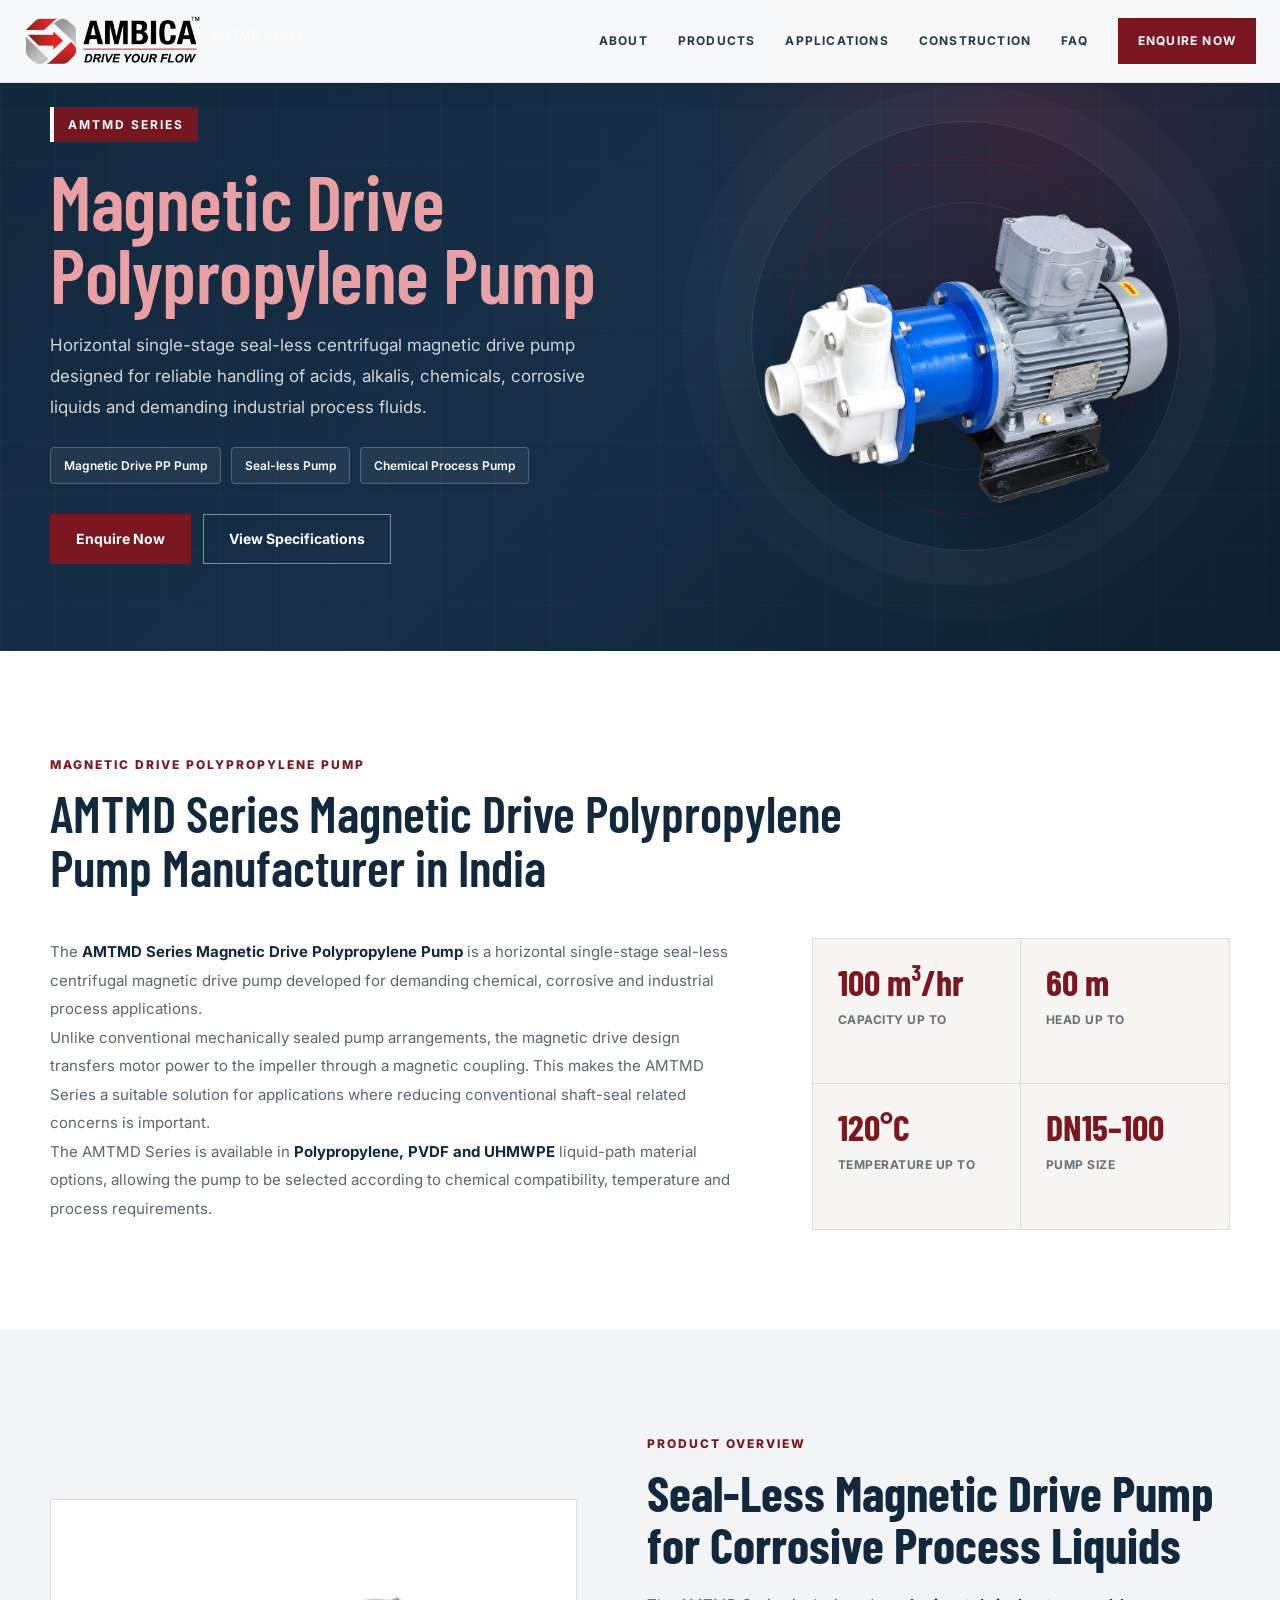
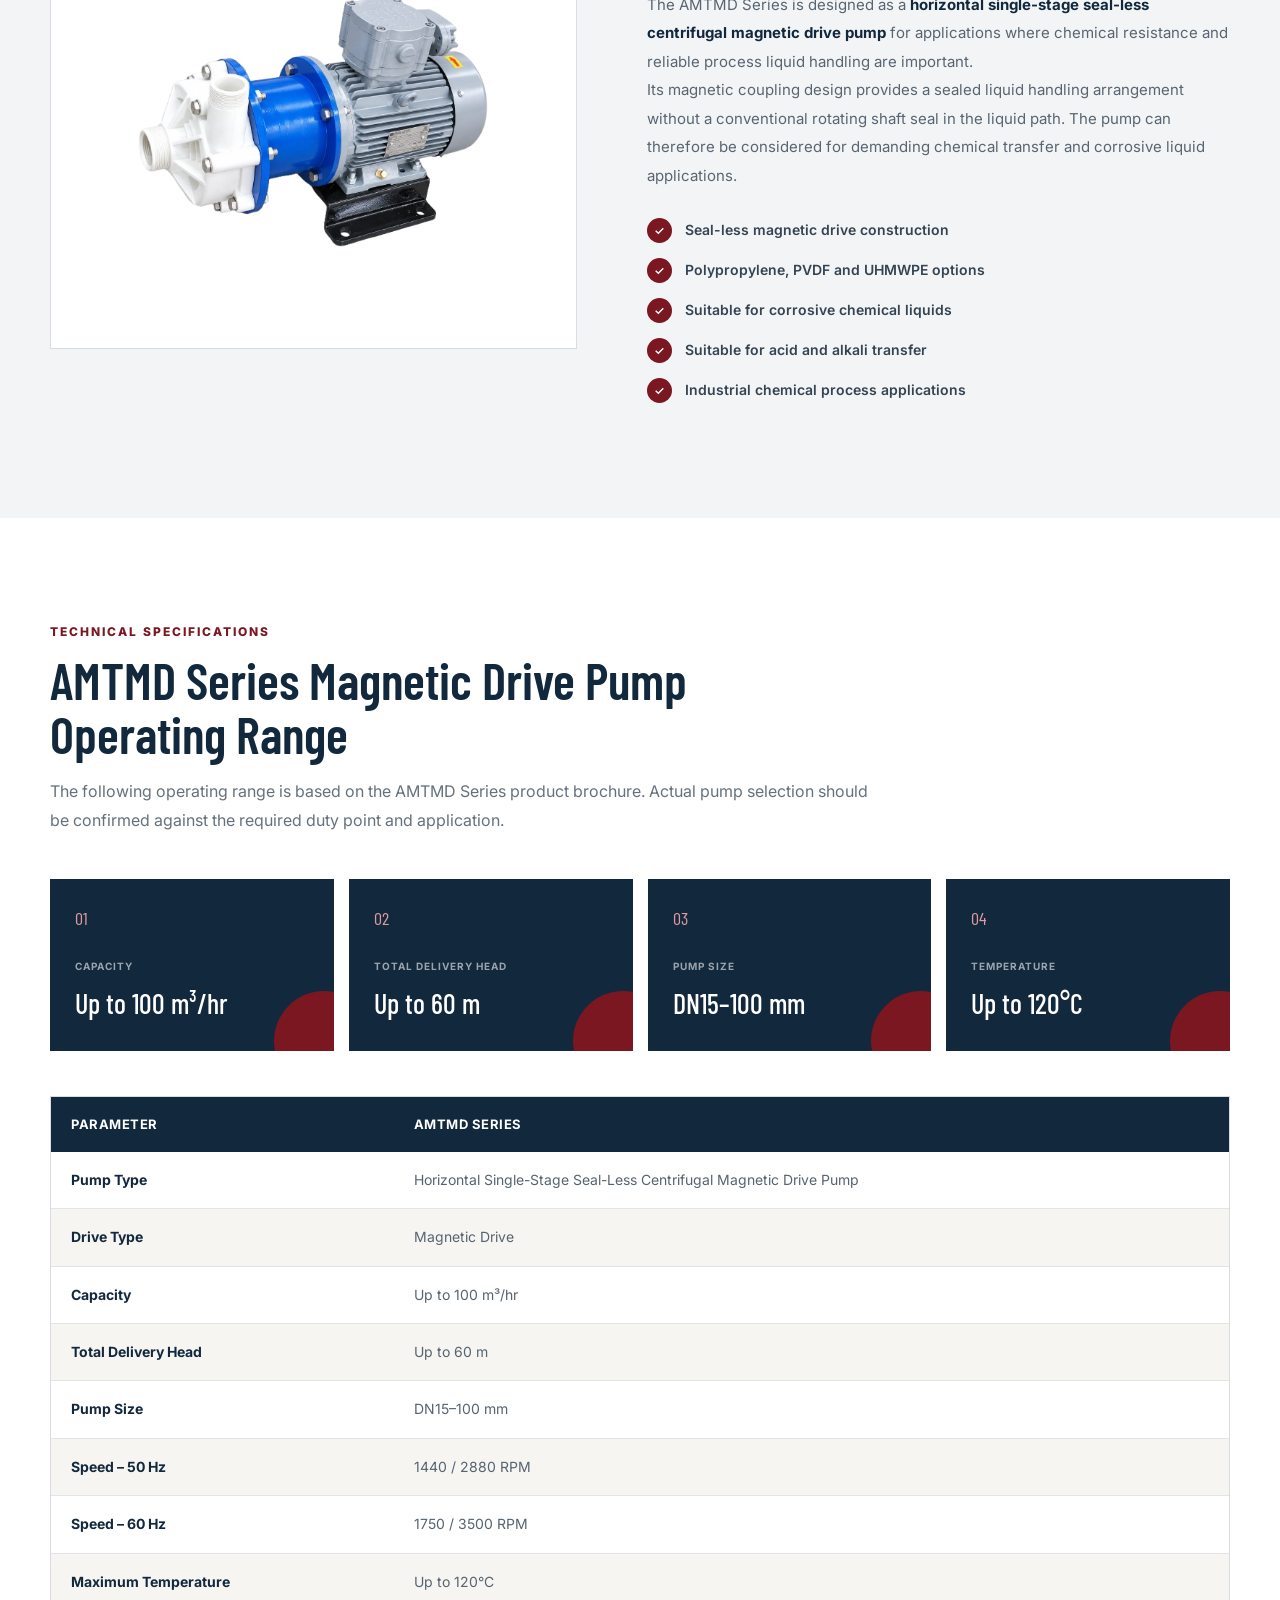
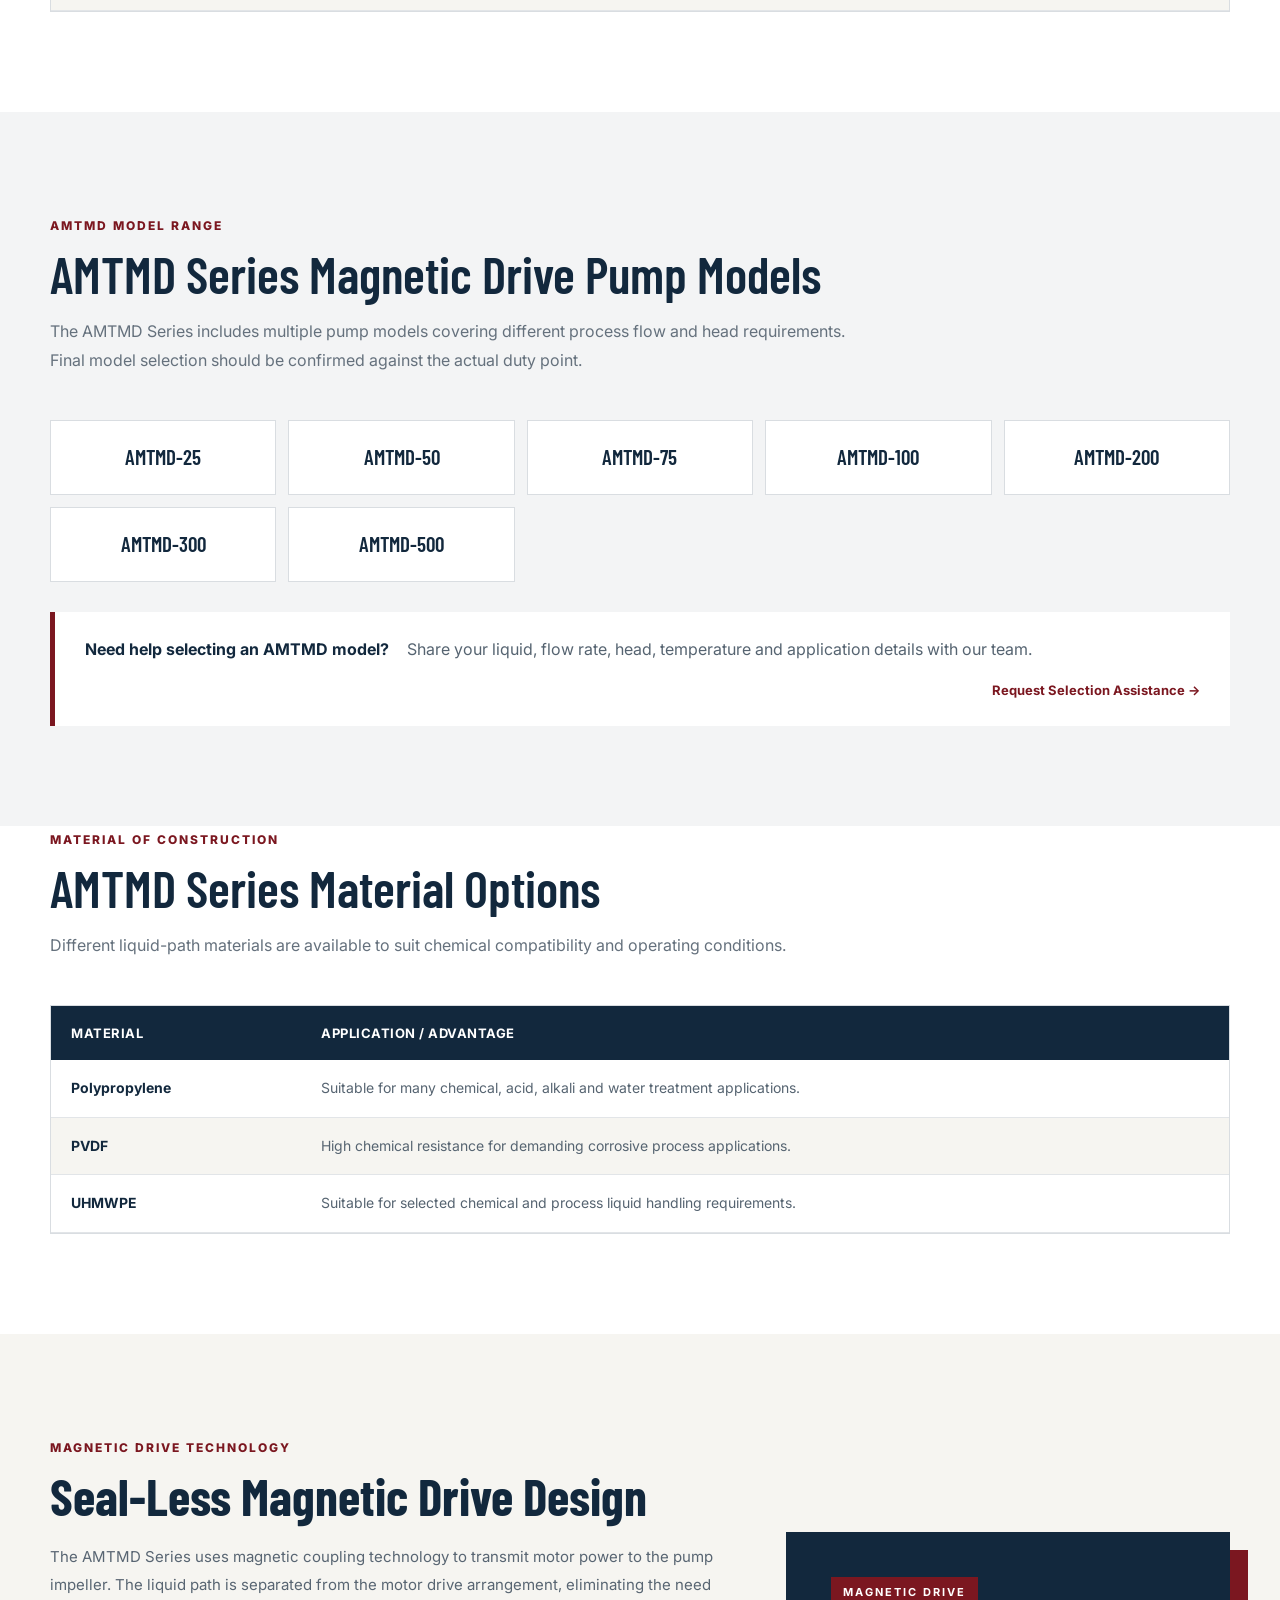
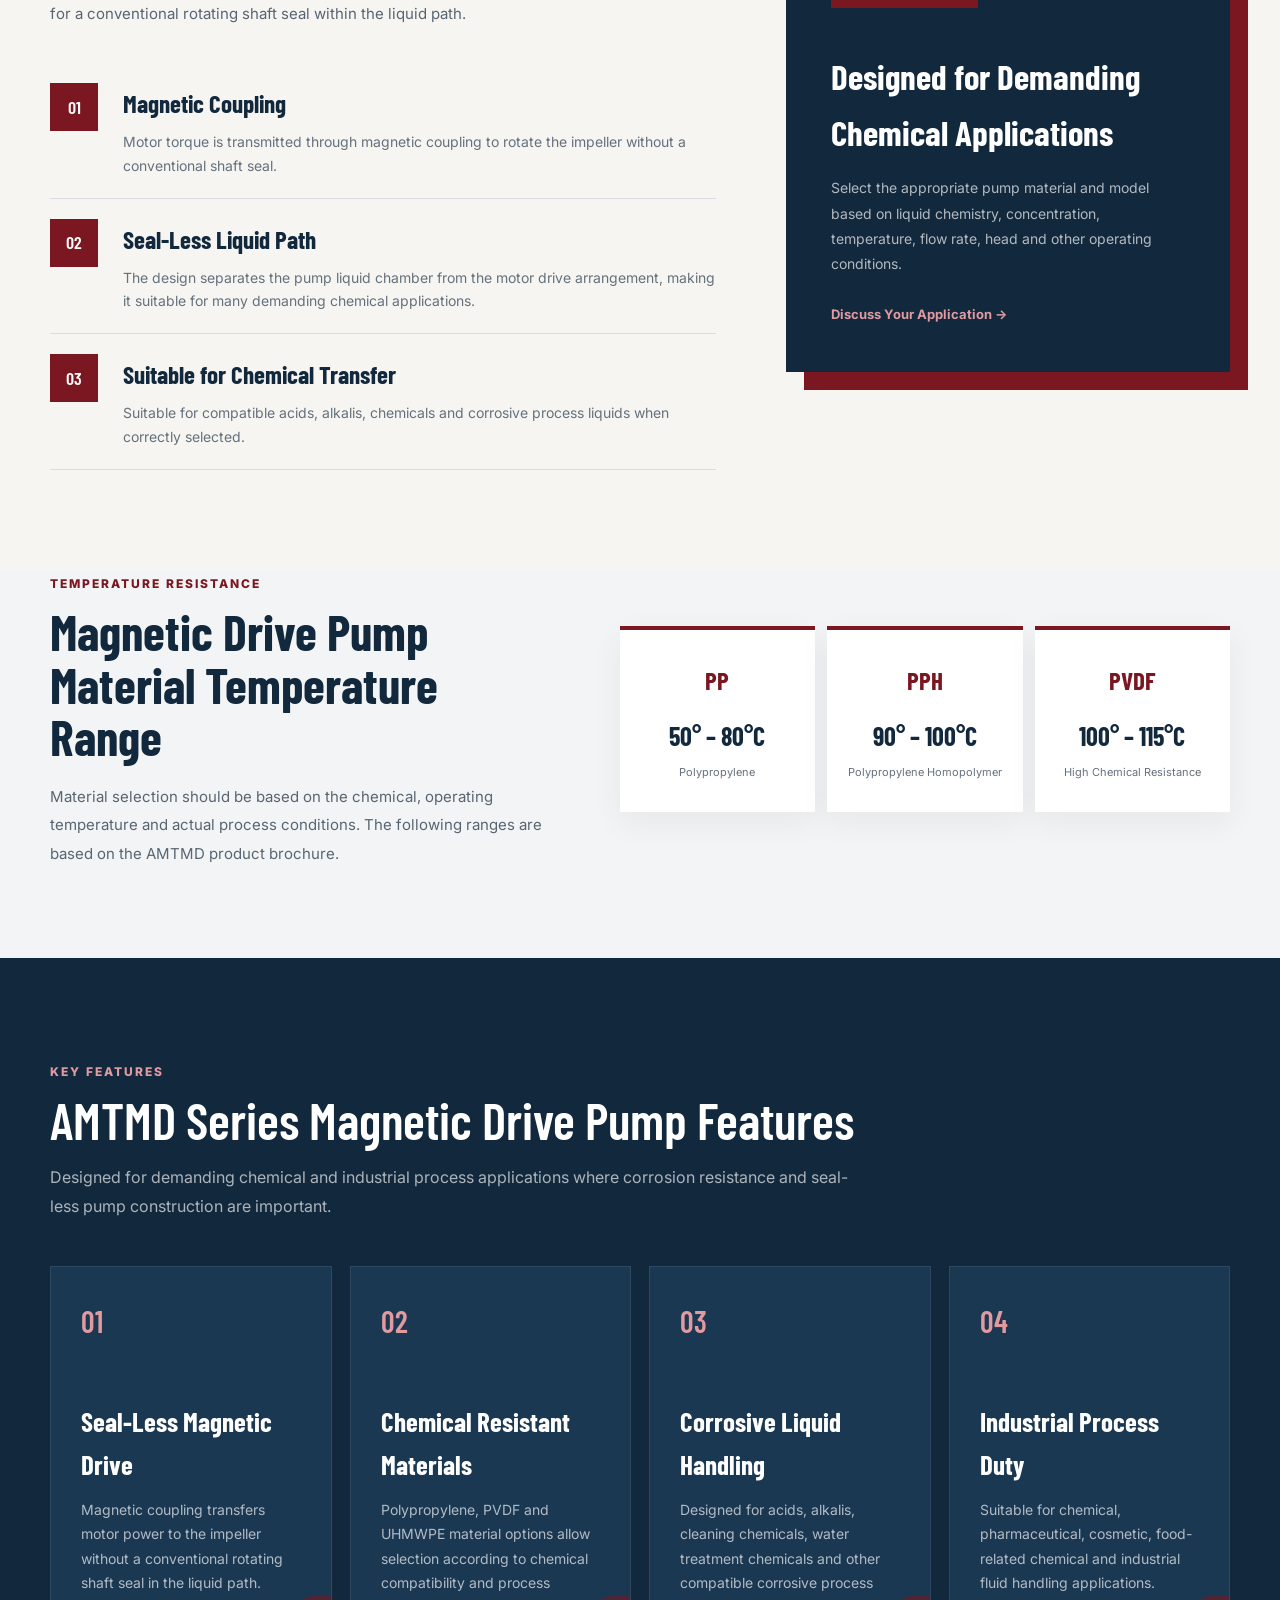
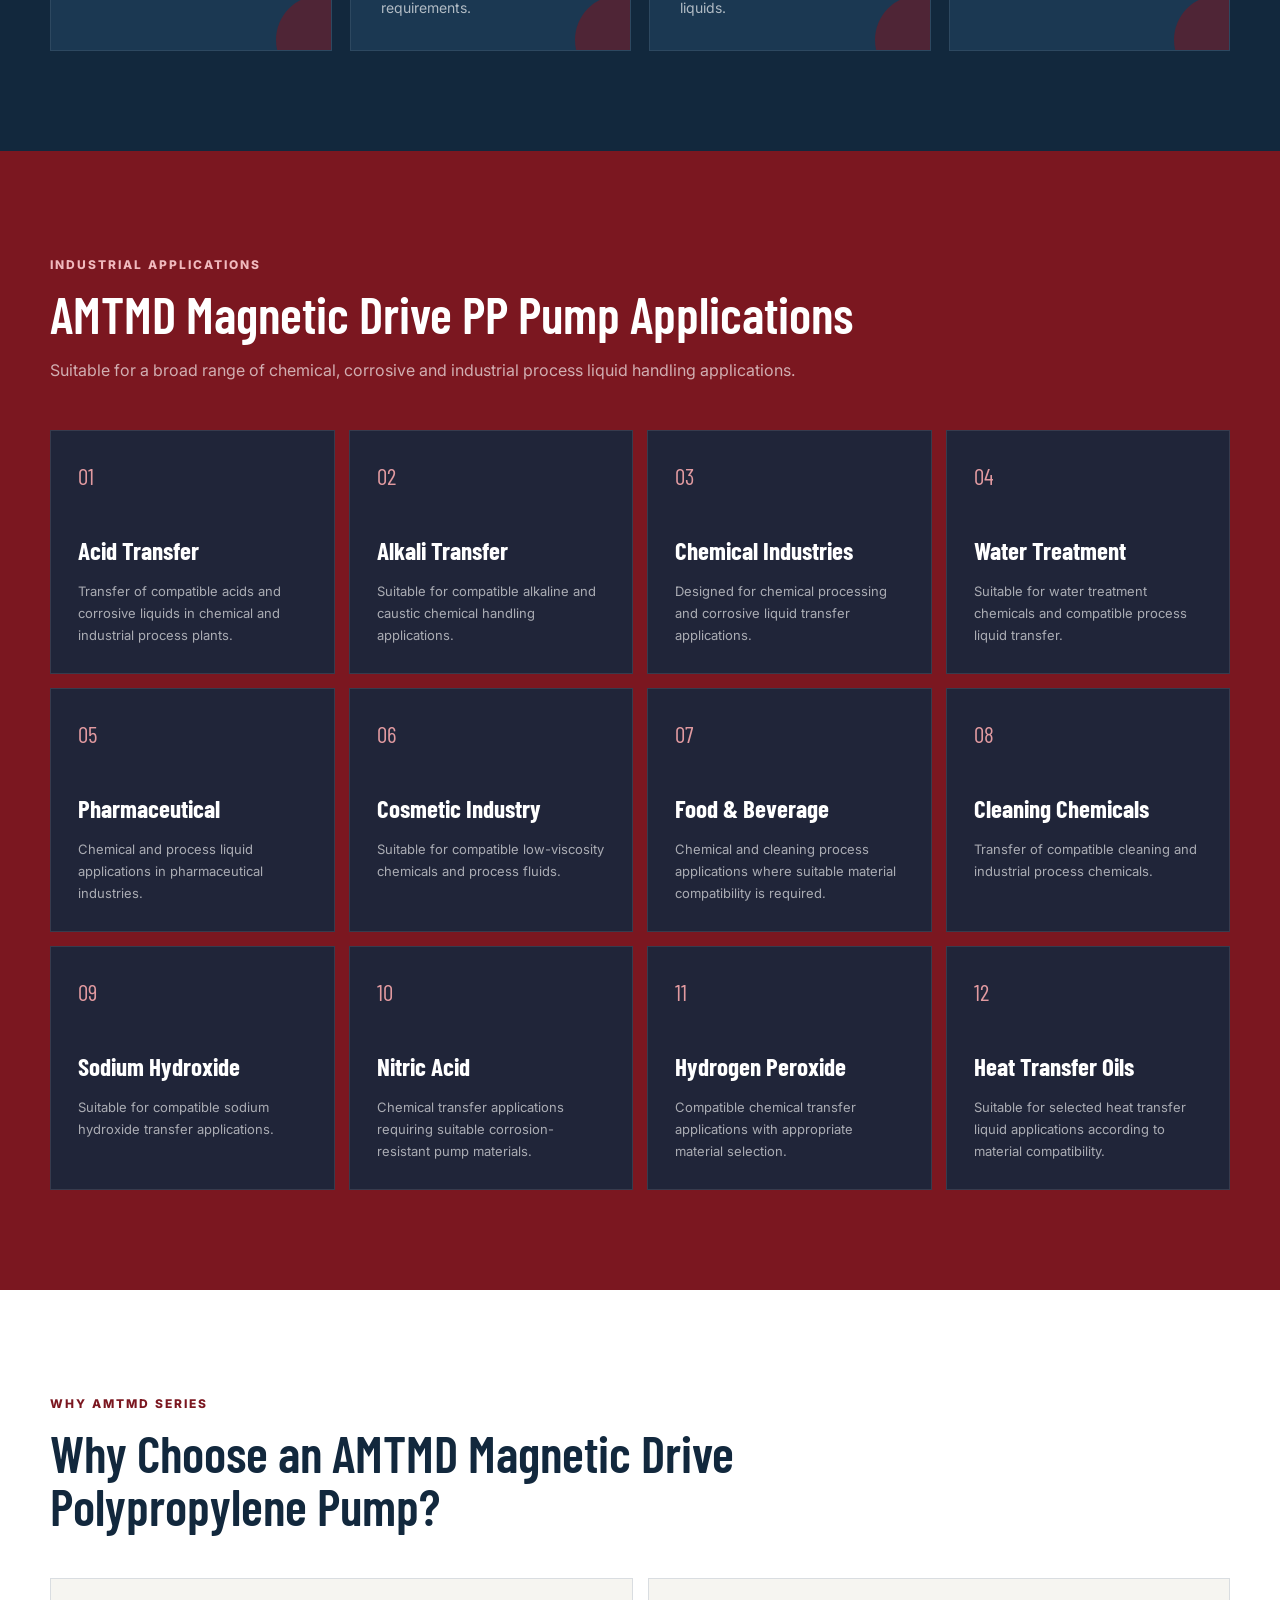
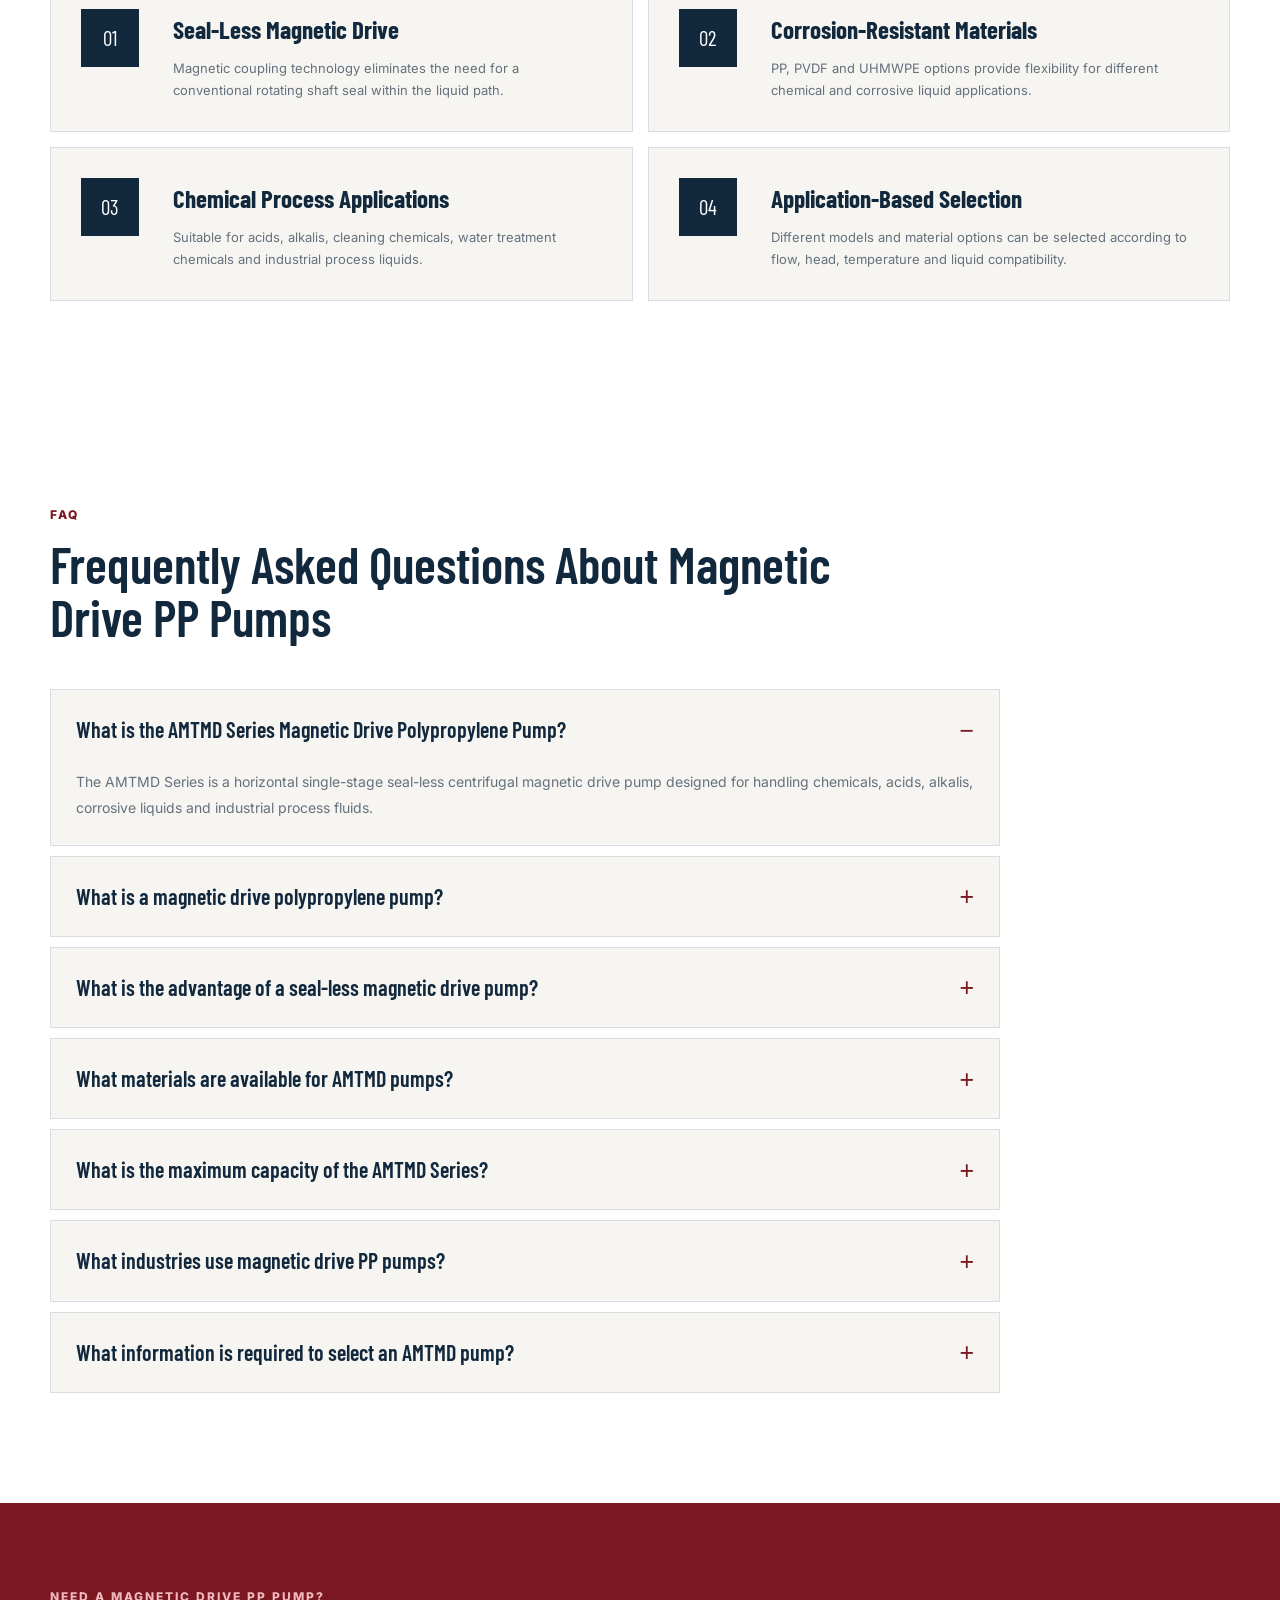
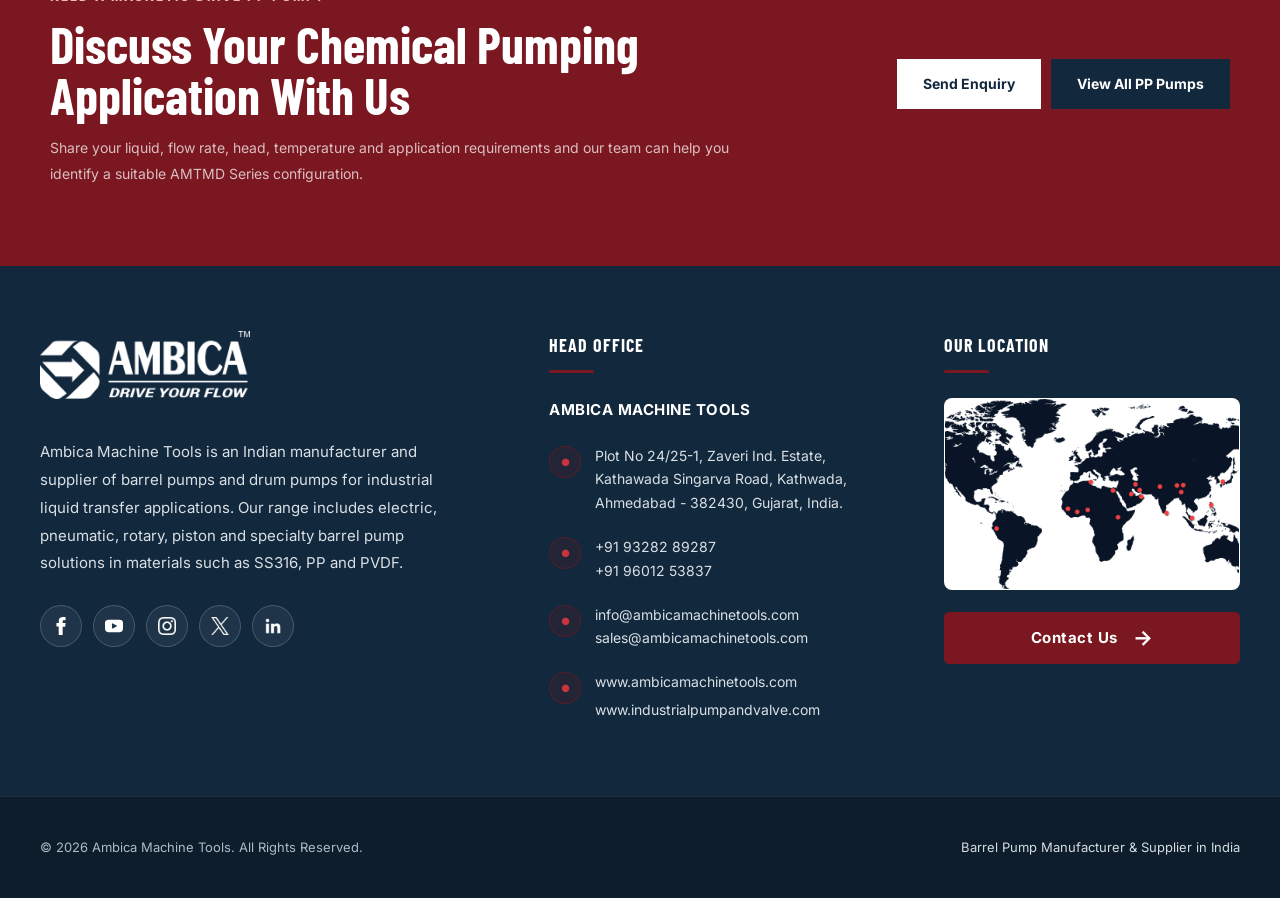
==== commit e6d1efd0: "rename amtmd image" ====
--- a/amtmd-series-magnetic-drive-polypropylene-pump.html
+++ b/amtmd-series-magnetic-drive-polypropylene-pump.html
@@ -392,7 +392,7 @@
 
 
                 <img
-                    src="images/pp-products/AMTD-alt.png"
+                    src="images/pp-products/AMTD.png"
                     alt="AMTMD Series Magnetic Drive Polypropylene Pump"
                     loading="eager" class="amtmd">
 
--- a/css/style.css
+++ b/css/style.css
@@ -81,6 +81,7 @@
 .product-number{position:absolute;left:20px;top:18px;font-size:24px;color:#aaa;z-index:2}
 .product-image-wrap{background:#f7f7f6;min-height:333px;display:flex;align-items:center;justify-content:center;padding-top: 20px;}
 .product-image-wrap img{width:100%;height:300px;object-fit:contain}
+.product-image-wrap img.amtd-alt{width:100%;height:265px;object-fit:contain}
 .product-content{padding:0px 28px 30px}
 .product-tag{font-size:10px;font-weight:800;letter-spacing:2px;color:var(--maroon)}
 .product-content h3{font-size:38px;line-height:.95;margin:10px 0 14px}
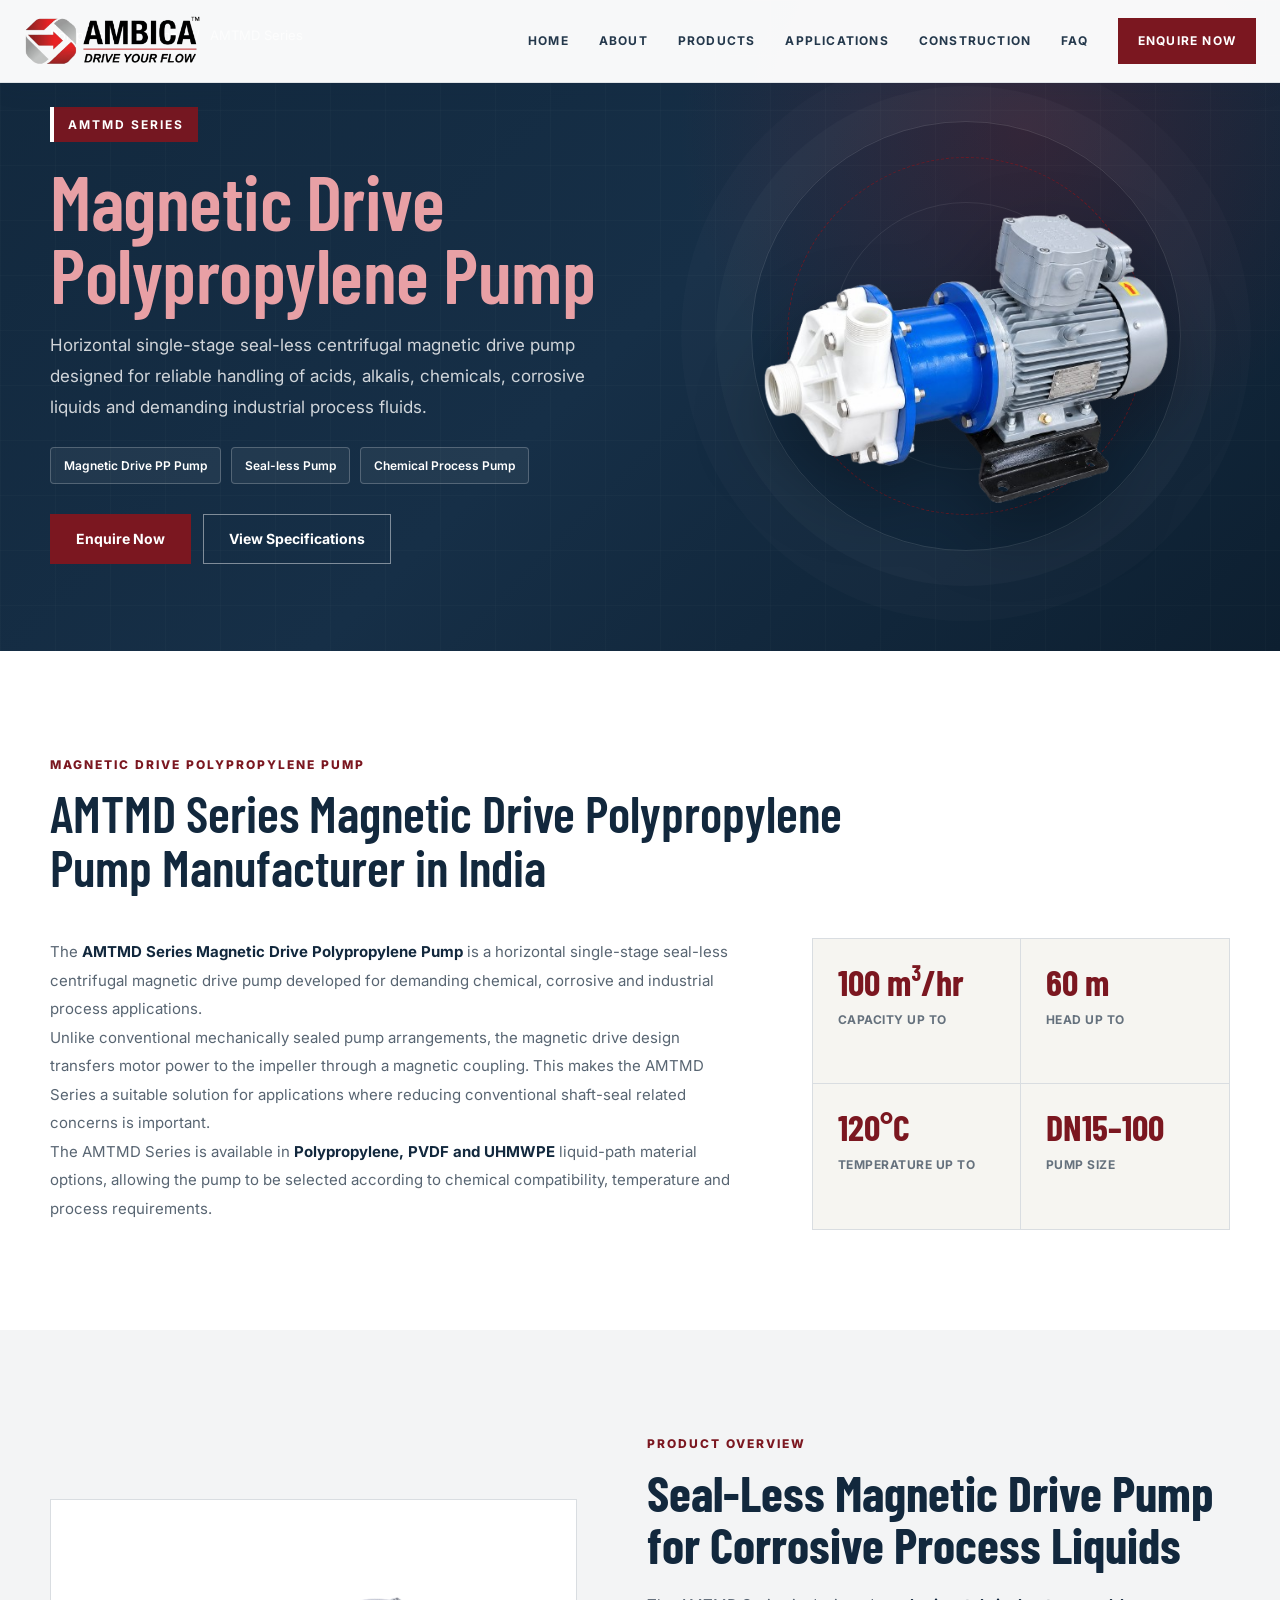
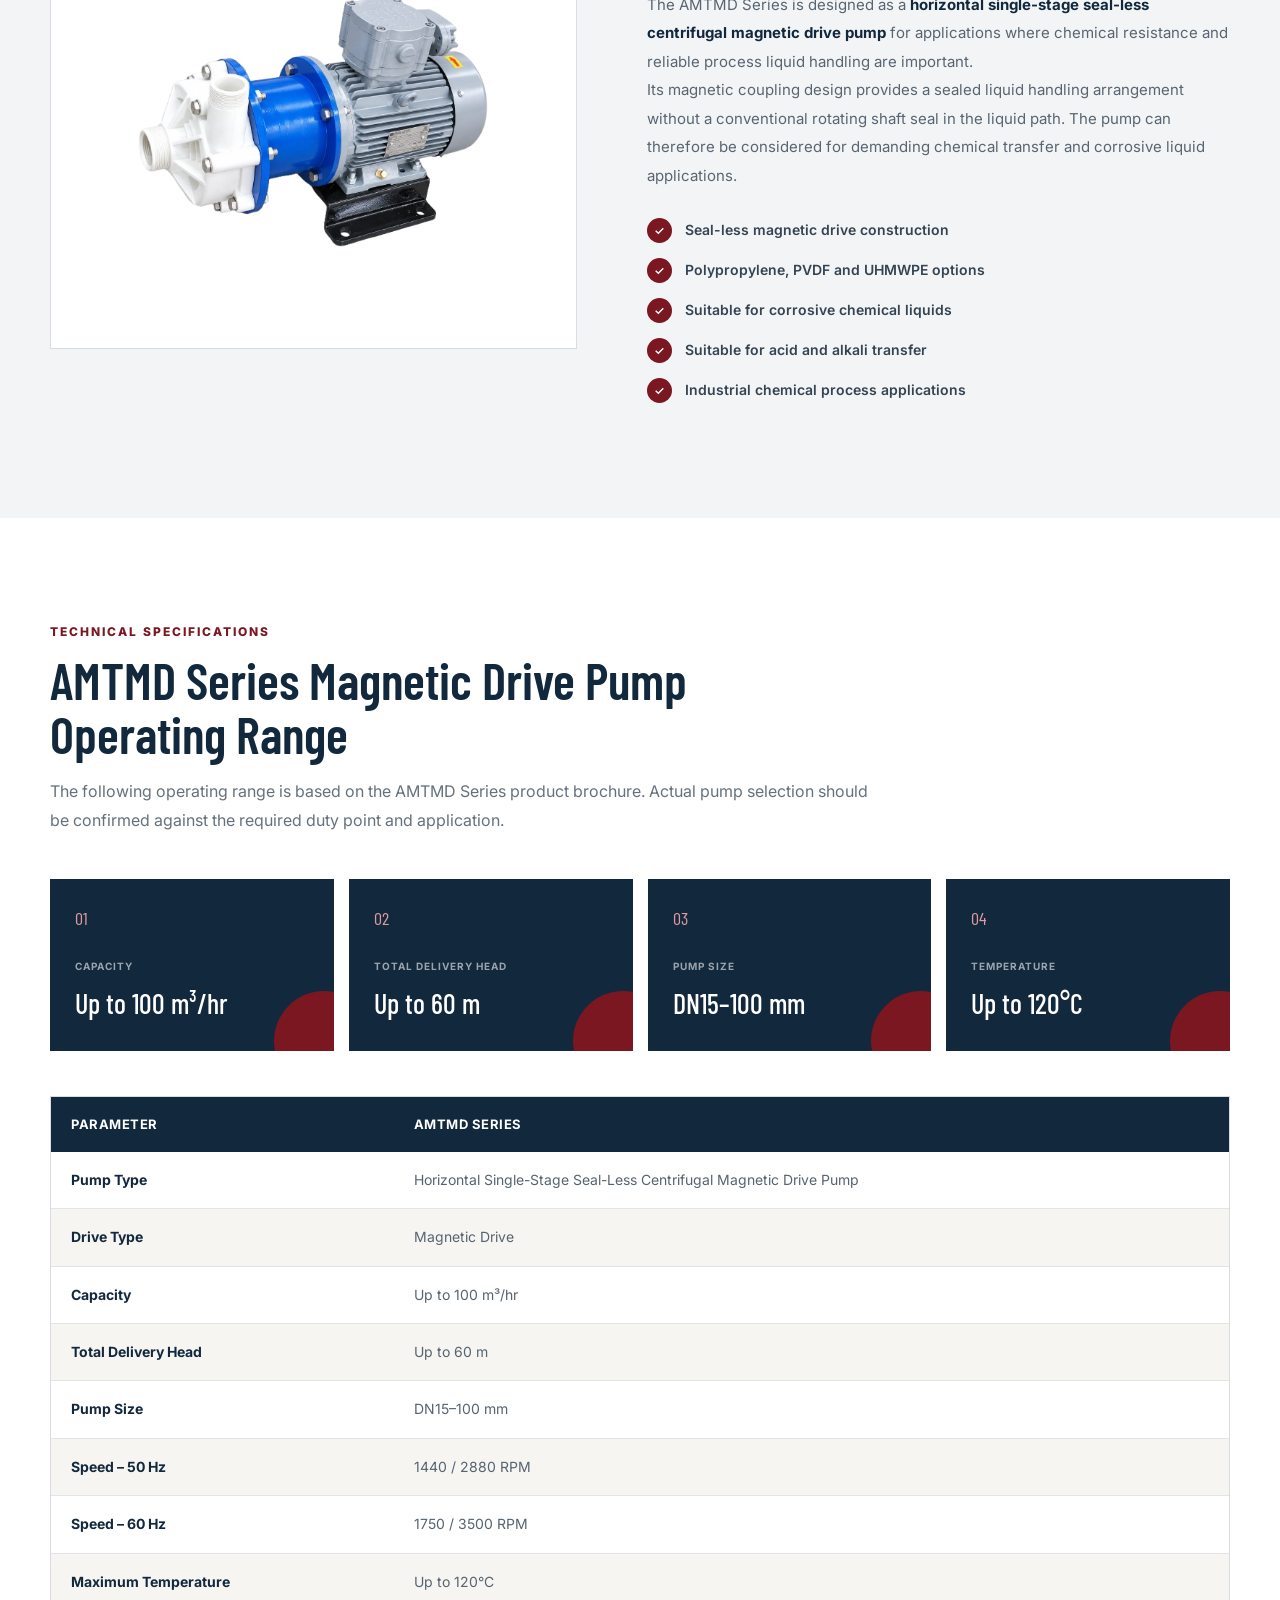
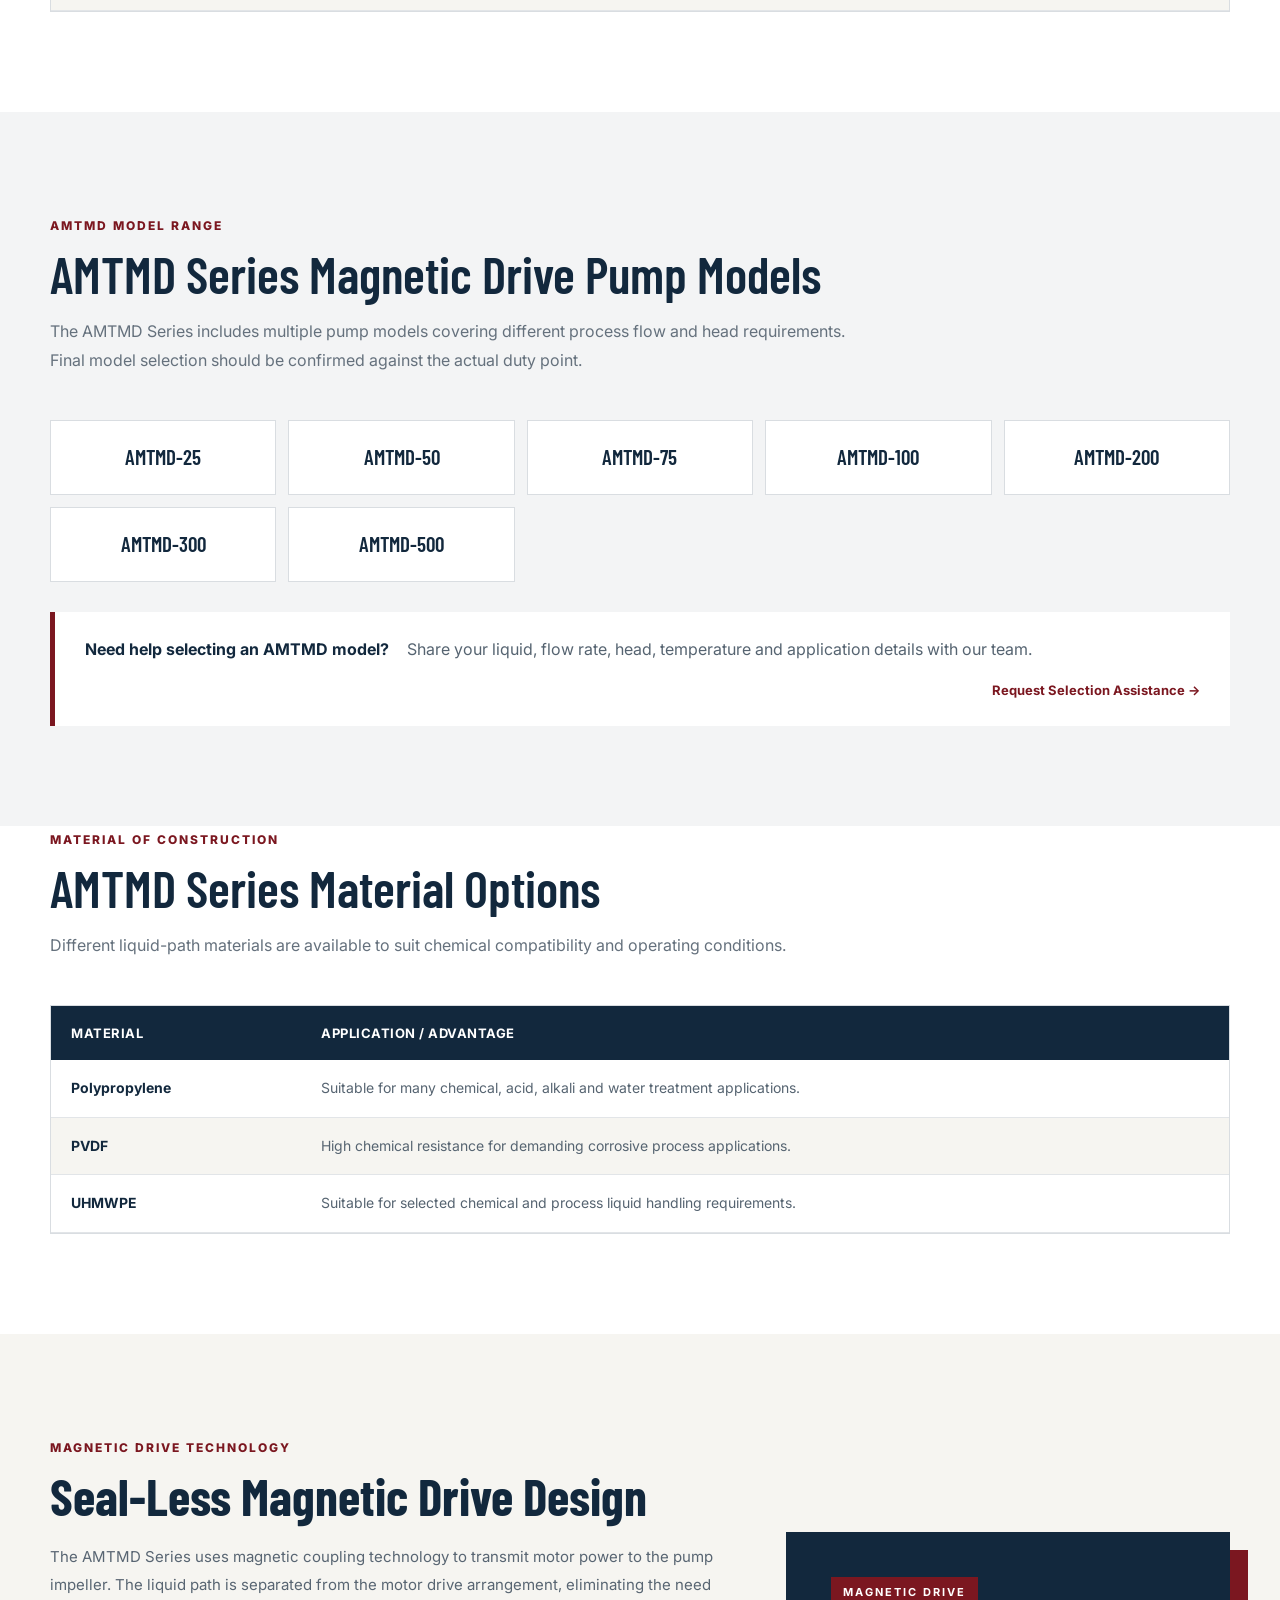
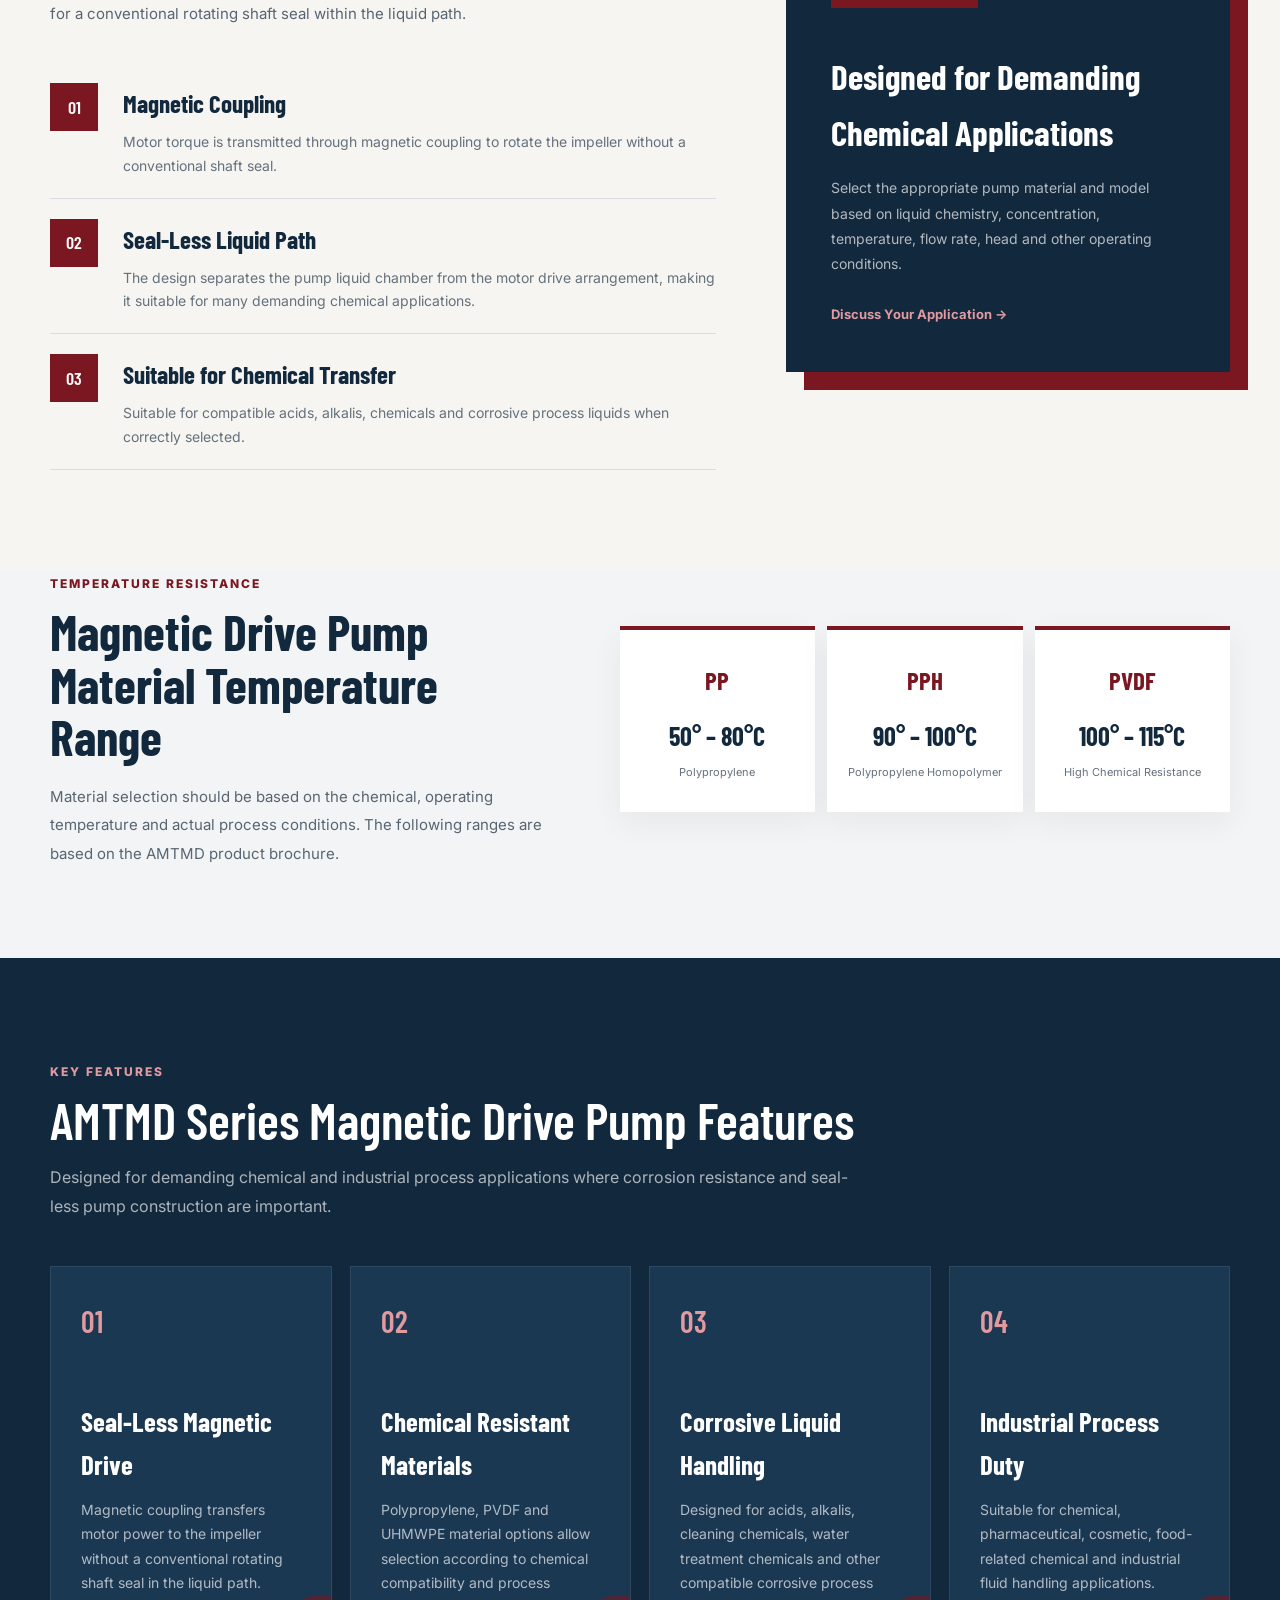
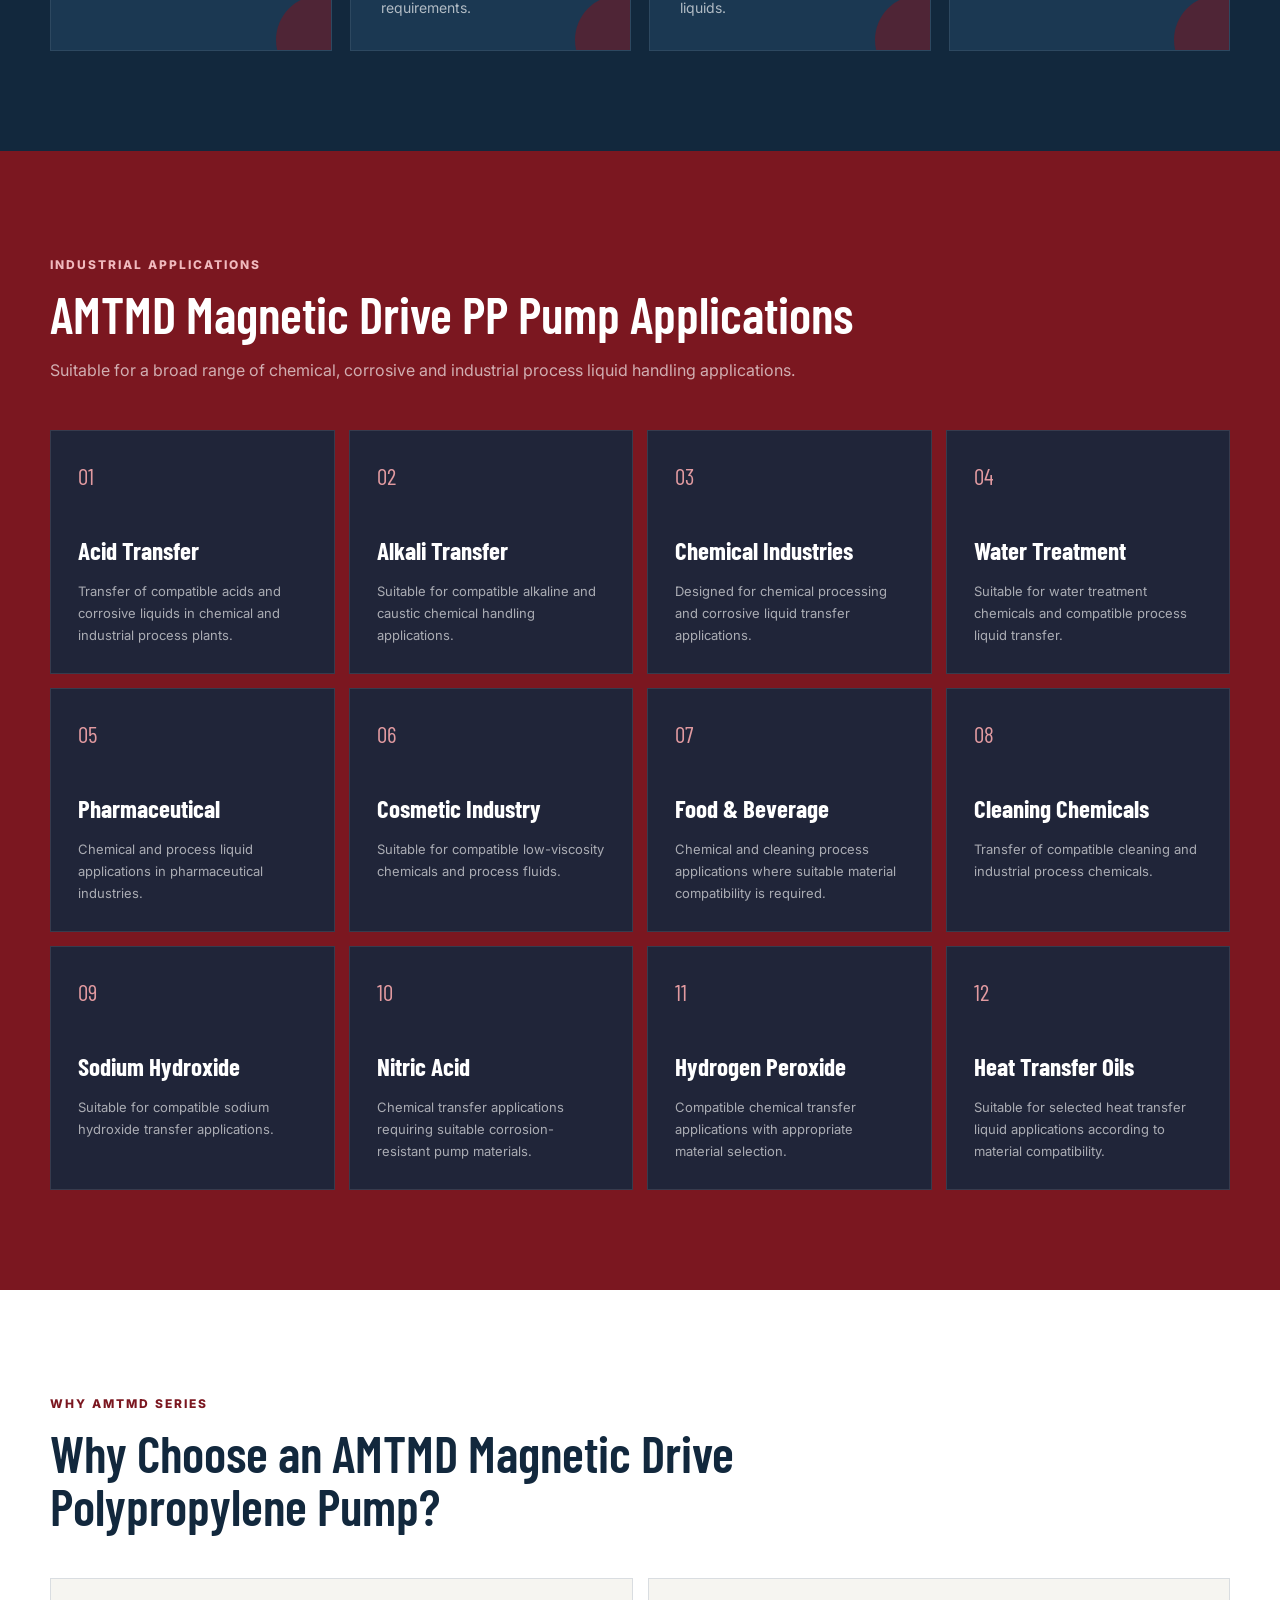
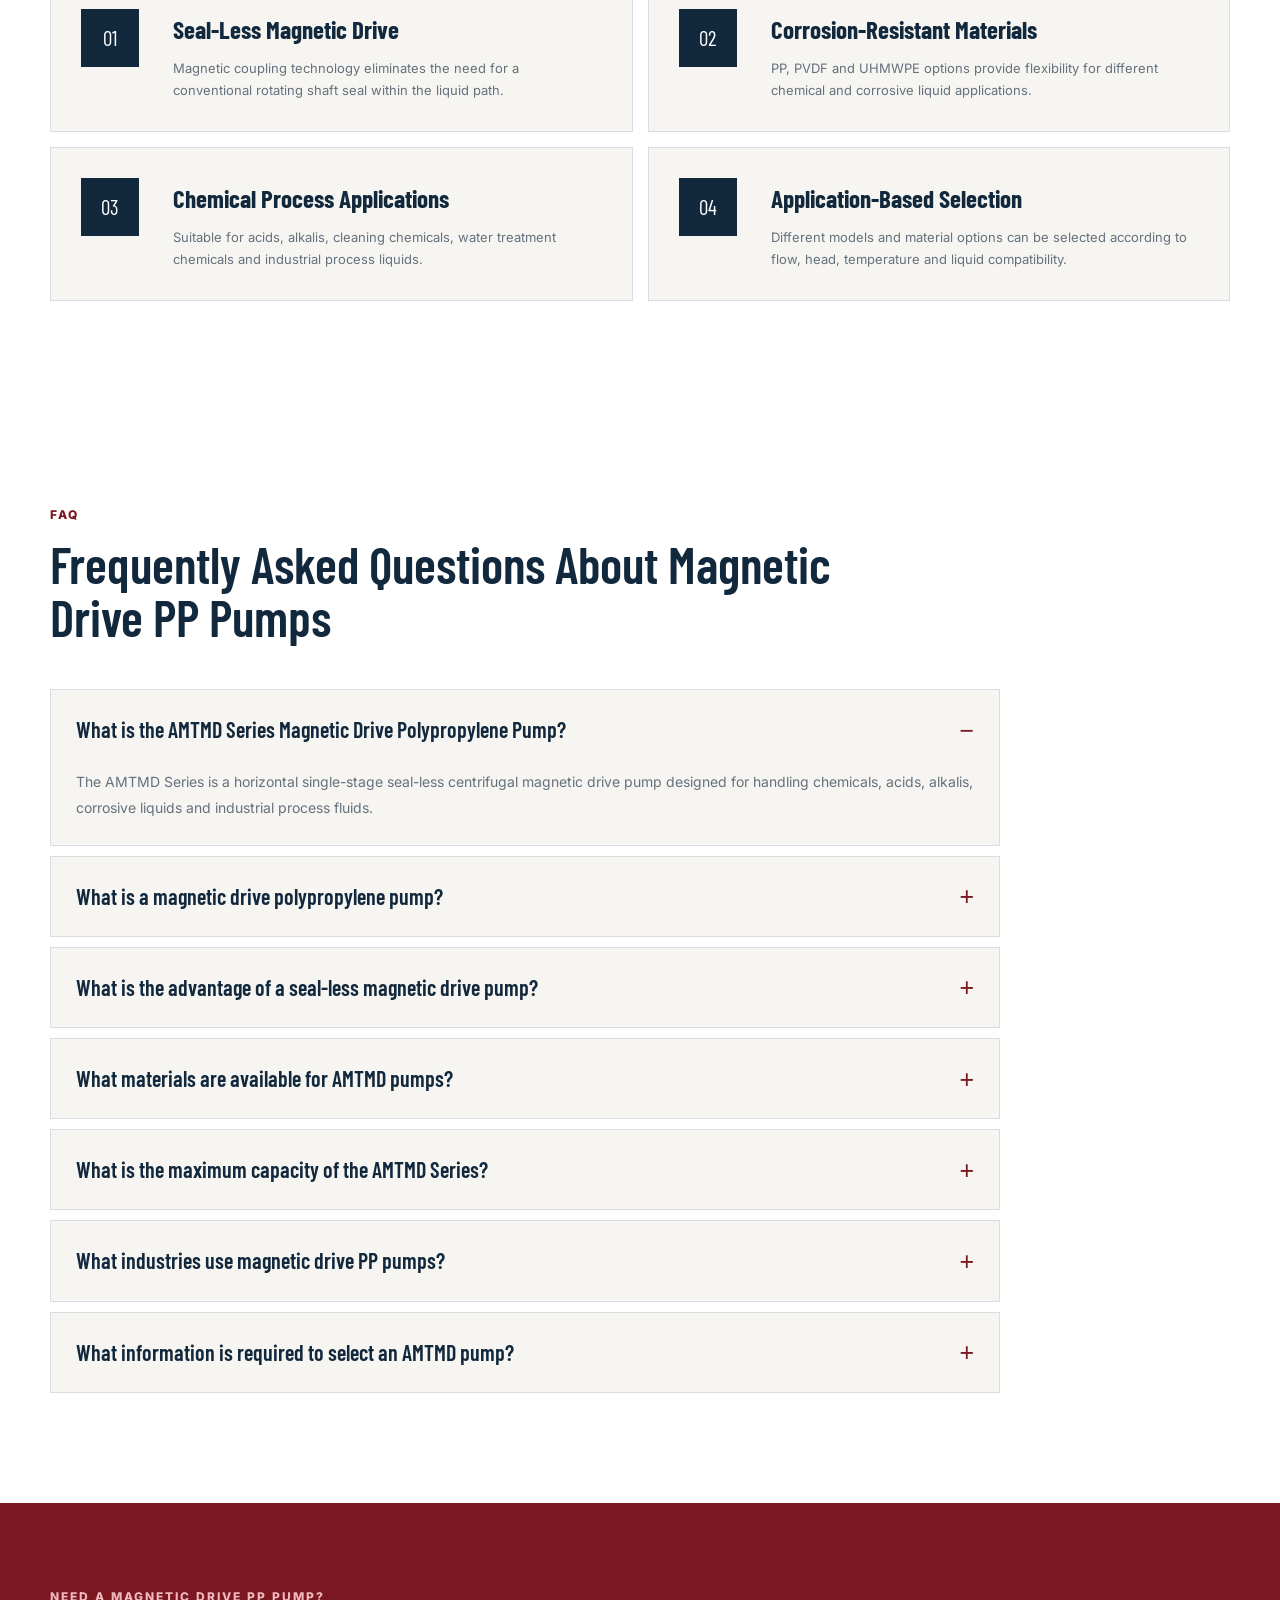
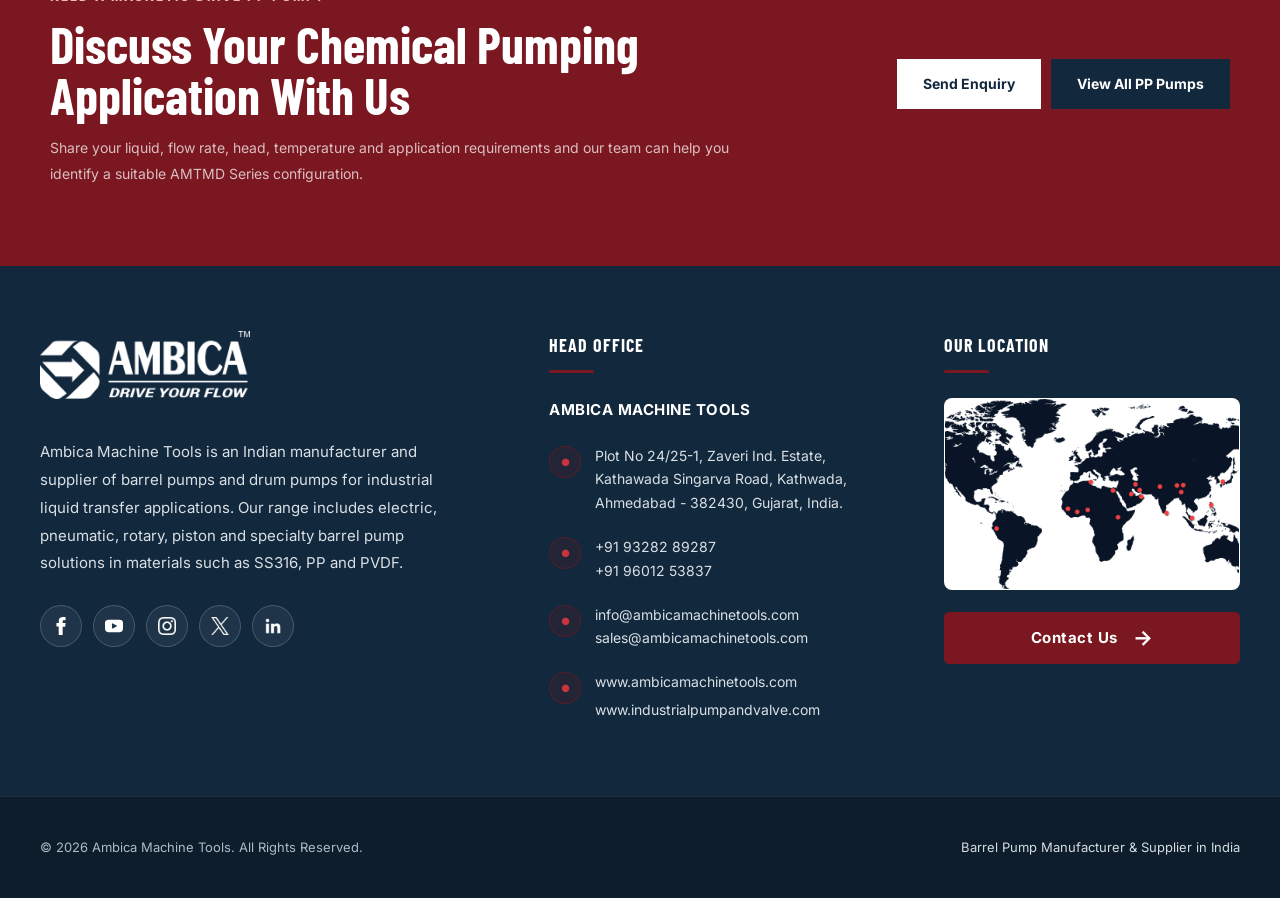
==== commit dadd7d13: "some changes in site" ====
--- a/amtmd-series-magnetic-drive-polypropylene-pump.html
+++ b/amtmd-series-magnetic-drive-polypropylene-pump.html
@@ -273,15 +273,18 @@
       <button class="menu-toggle" aria-label="Open navigation" aria-expanded="false">
         <span></span><span></span><span></span>
       </button>
-  
-      <nav class="nav-links">
-        <a href="#about">About</a>
-        <a href="#products">Products</a>
-        <a href="#applications">Applications</a>
-        <a href="#construction">Construction</a>
-        <a href="#faq">FAQ</a>
-        <a href="#contact" class="nav-btn">Enquire Now</a>
-      </nav>
+        
+        <nav class="nav-links">
+            <a href="index.html">Home</a>
+            <a href="index.html#about">About</a>
+            <a href="index.html#products">Products</a>
+            <a href="index.html#applications">Applications</a>
+            <a href="index.html#construction">Construction</a>
+            <a href="#faq">FAQ</a>
+            <a href="#contact"
+                class="nav-btn"
+                rel="noopener noreferrer">Enquire Now</a>
+        </nav>
     </div>
   </header>
 
@@ -363,8 +366,8 @@
                 <div class="amtpp-hero-buttons">
 
                     <a
-                        href="contact-us.html"
-                        class="amtpp-btn amtpp-btn-primary">
+                        href="https://www.industrialpumpandvalve.com/contact-us.html"
+                        class="amtpp-btn amtpp-btn-primary" target="_blank">
 
                         Enquire Now
 
@@ -982,7 +985,7 @@
             </span>
 
 
-            <a href="contact-us.html">
+            <a href="https://www.industrialpumpandvalve.com/contact-us.html" target="_blank">
 
                 Request Selection Assistance →
 
@@ -1248,7 +1251,7 @@
                 </p>
 
 
-                <a href="contact-us.html">
+                <a href="https://www.industrialpumpandvalve.com/contact-us.html" target="_blank">
                     Discuss Your Application →
                 </a>
 
@@ -2031,7 +2034,7 @@
      FINAL CTA
 ========================================================= -->
 
-<section class="amtpp-final-cta">
+<section class="amtpp-final-cta" id="contact">
 
     <div class="container">
 
@@ -2066,8 +2069,8 @@
 
 
                 <a
-                    href="contact-us.html"
-                    class="amtpp-btn amtpp-btn-white">
+                    href="https://www.industrialpumpandvalve.com/contact-us.html"
+                    class="amtpp-btn amtpp-btn-white" target="_blank">
 
                     Send Enquiry
 
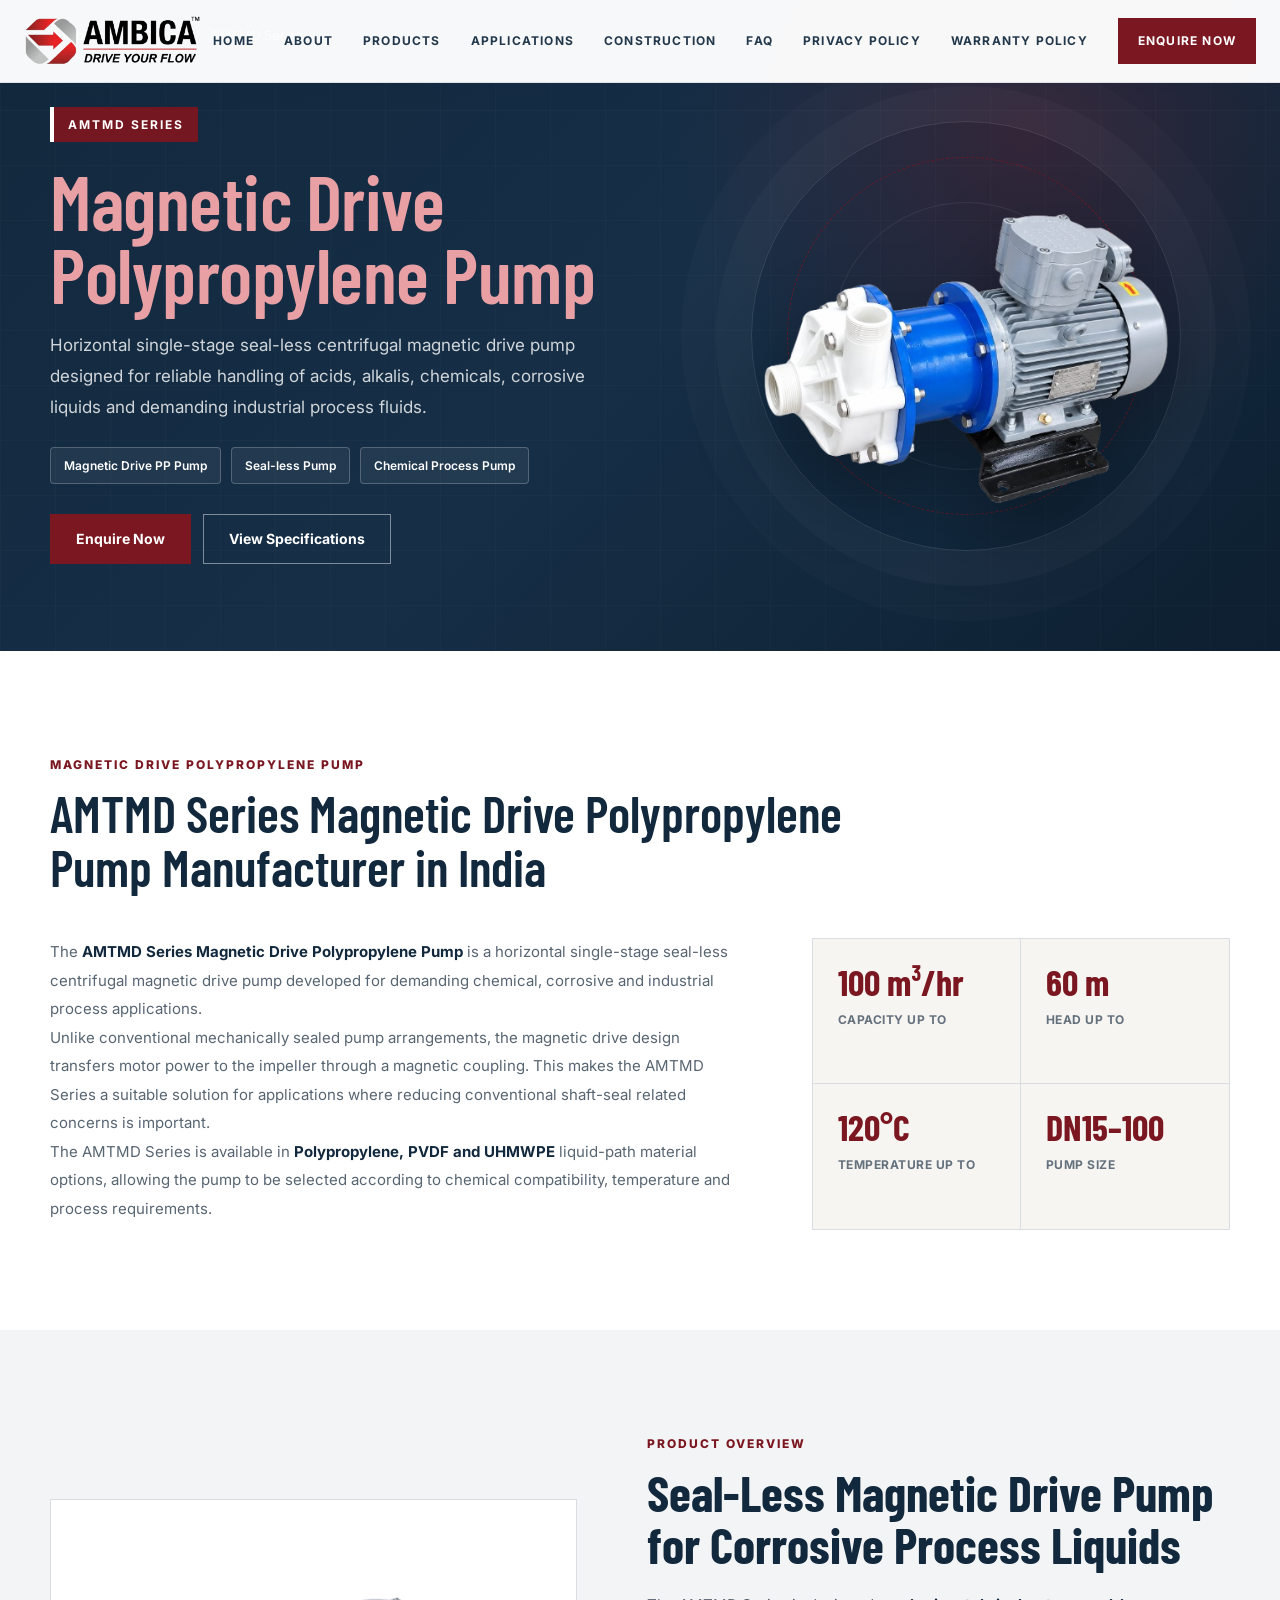
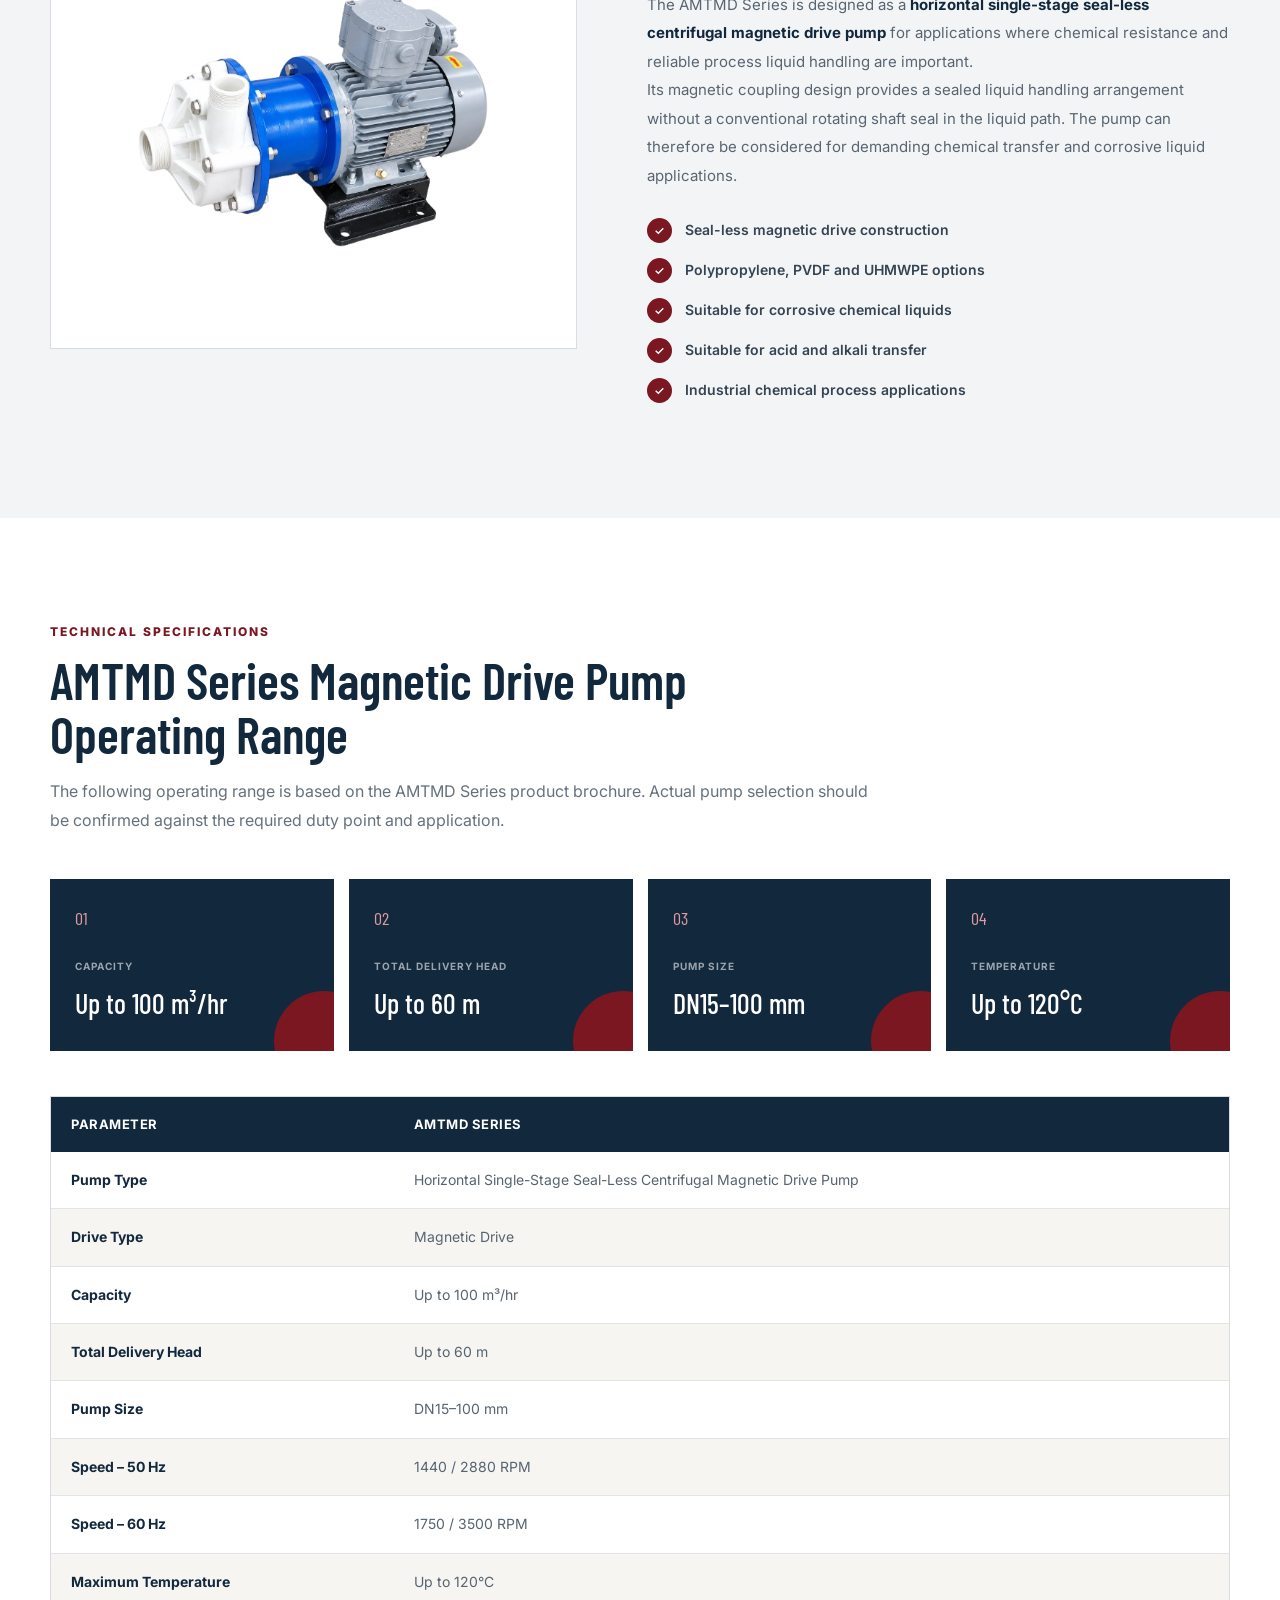
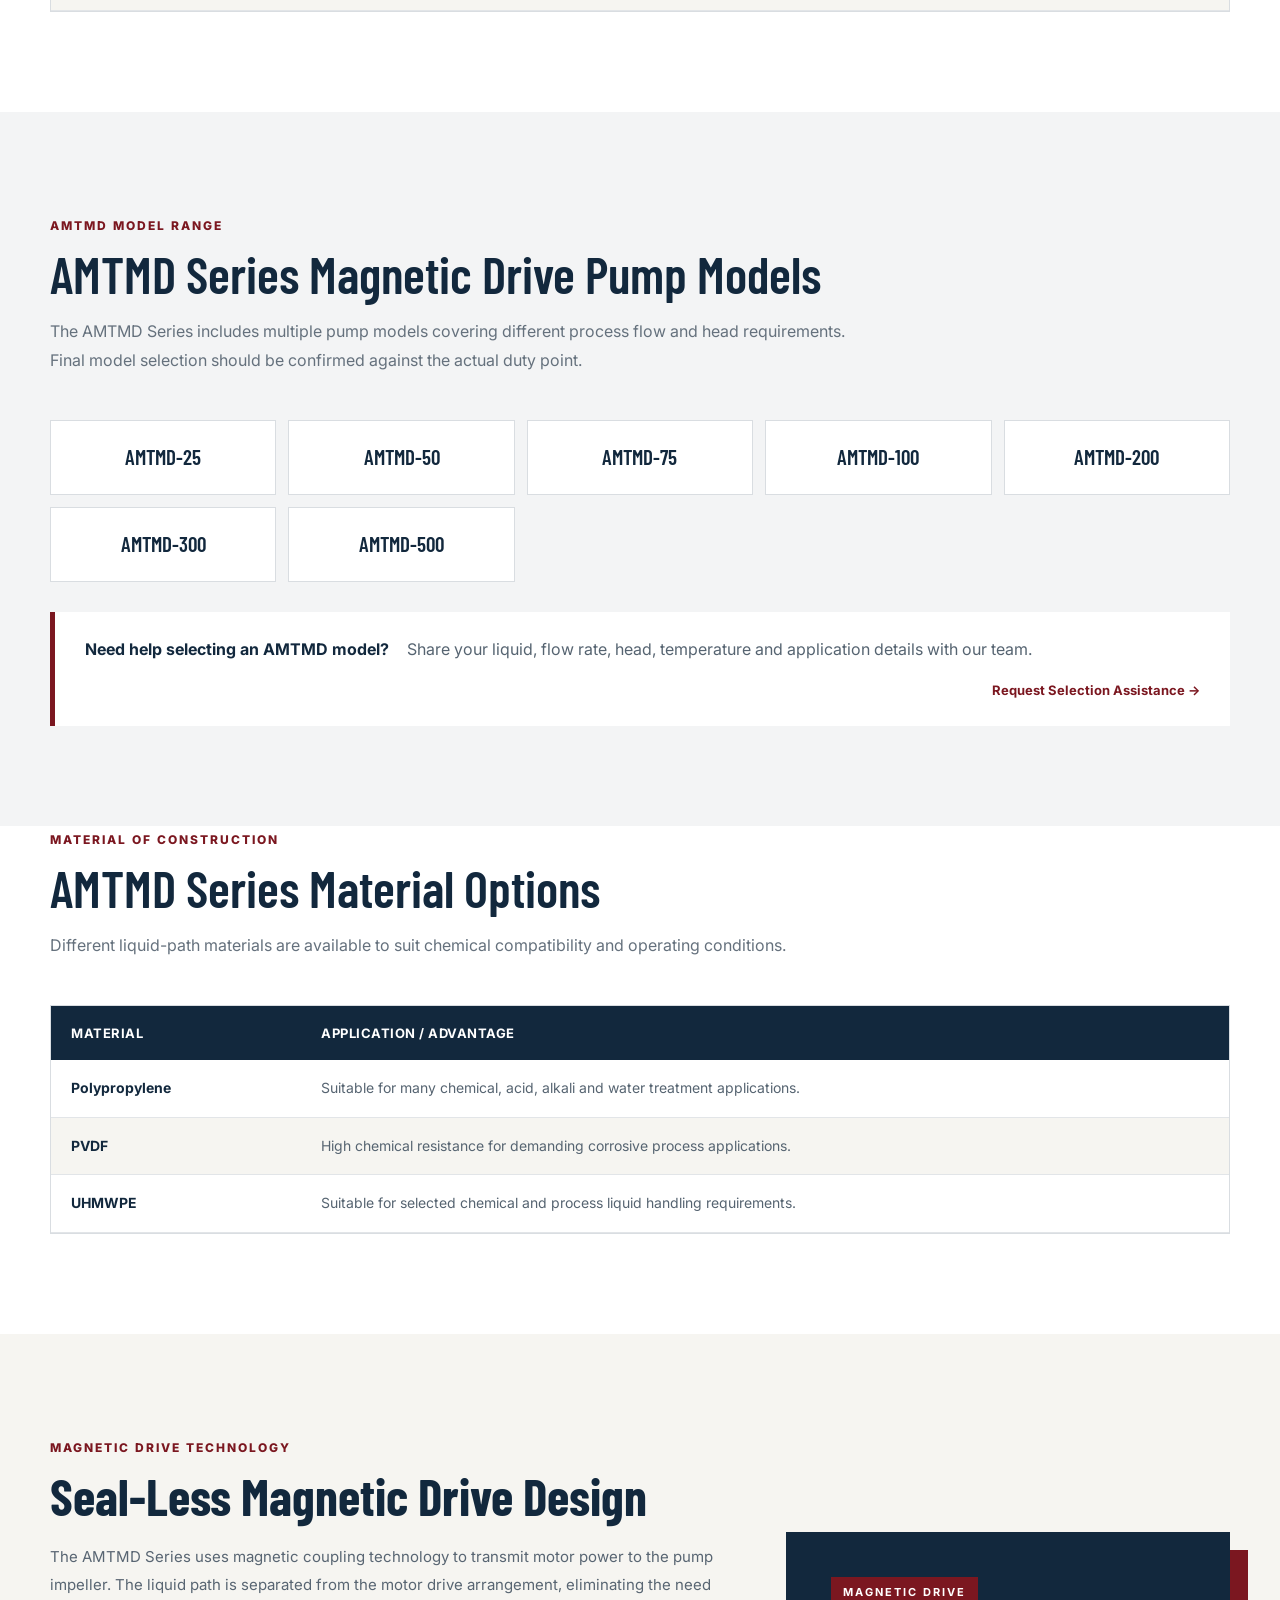
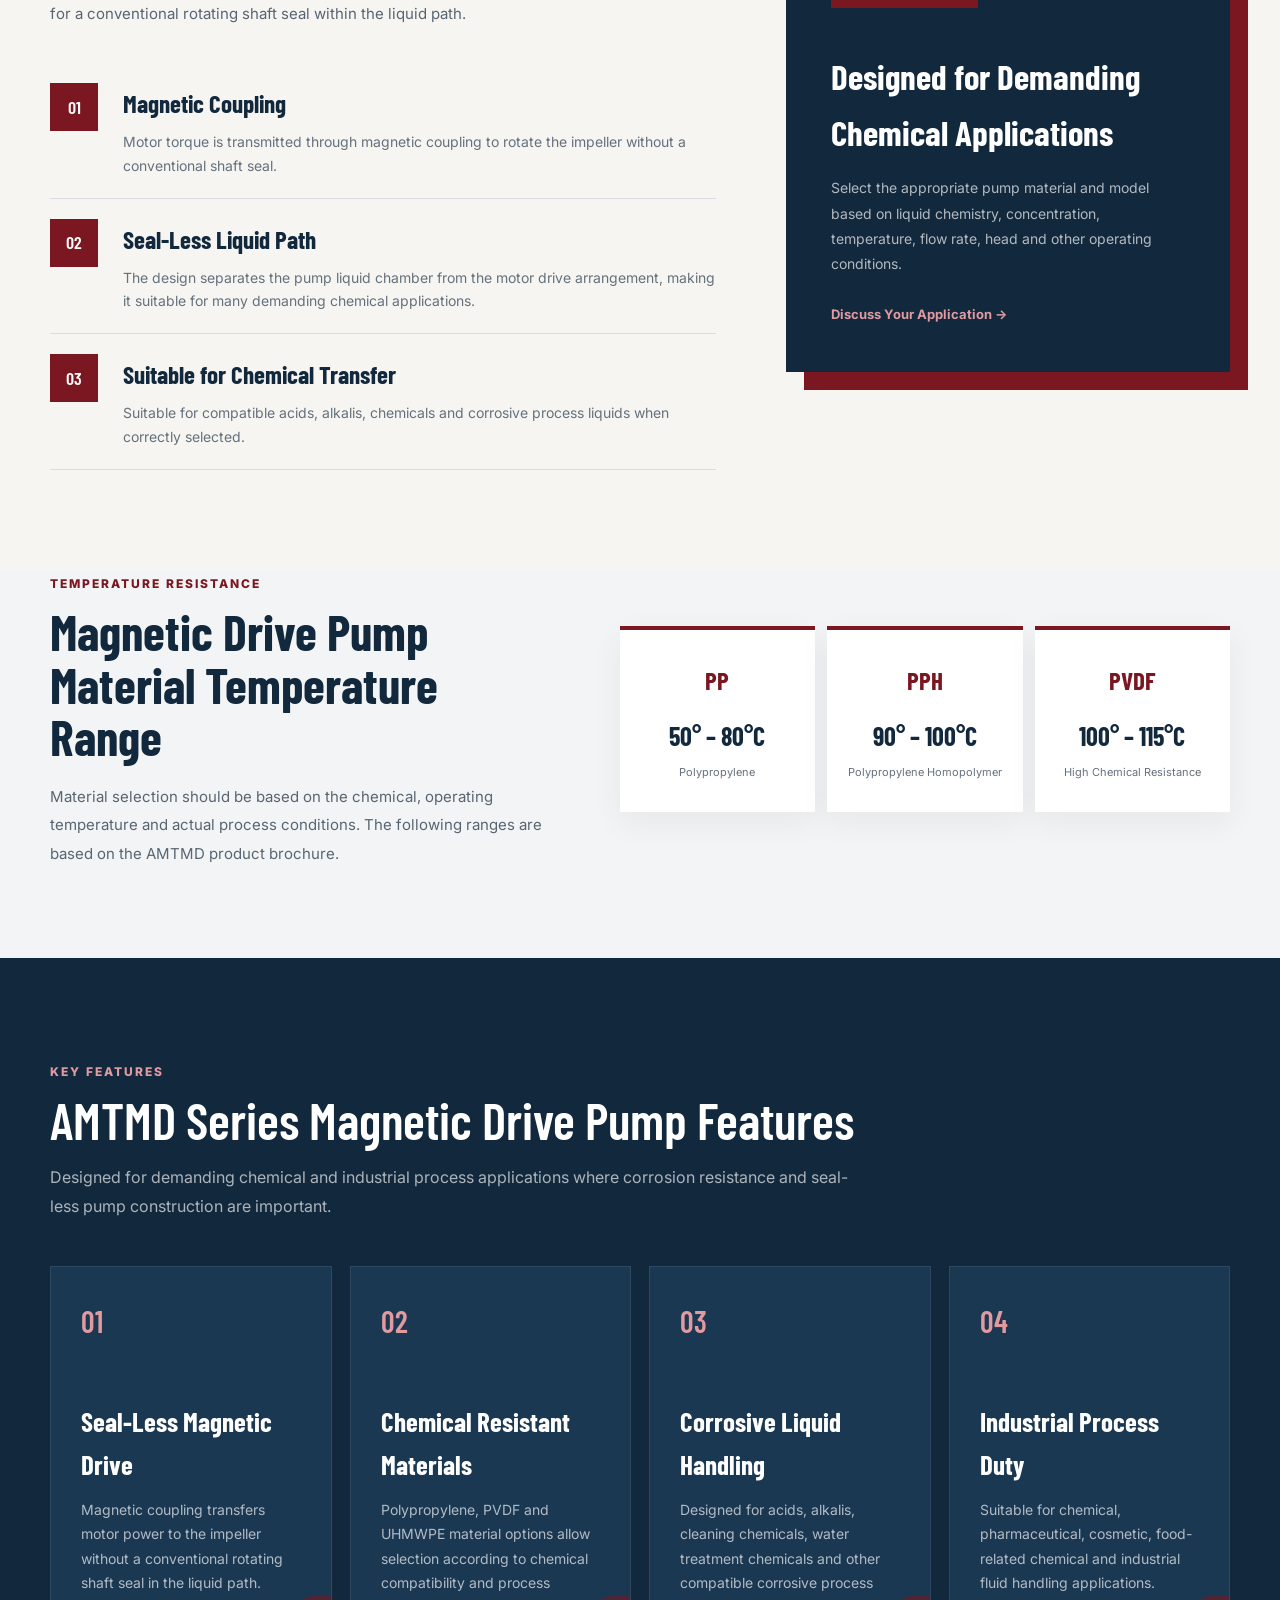
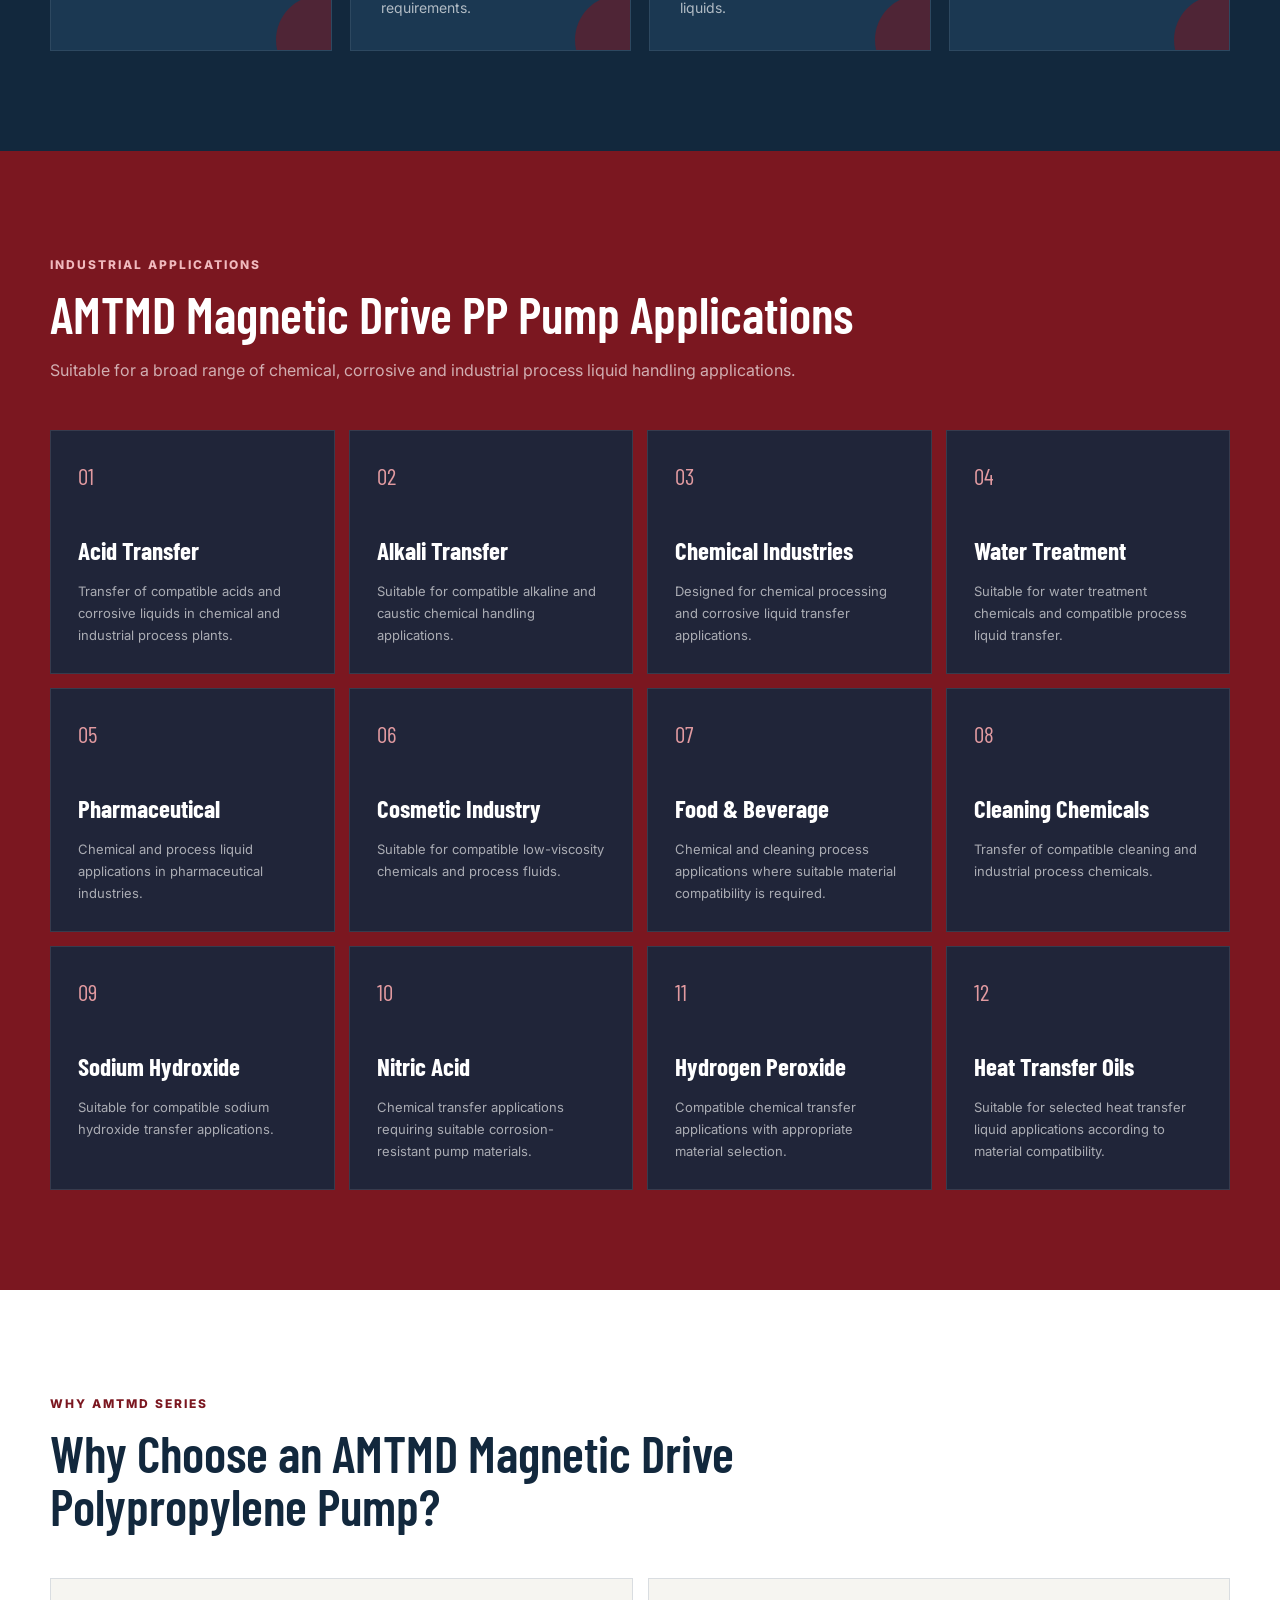
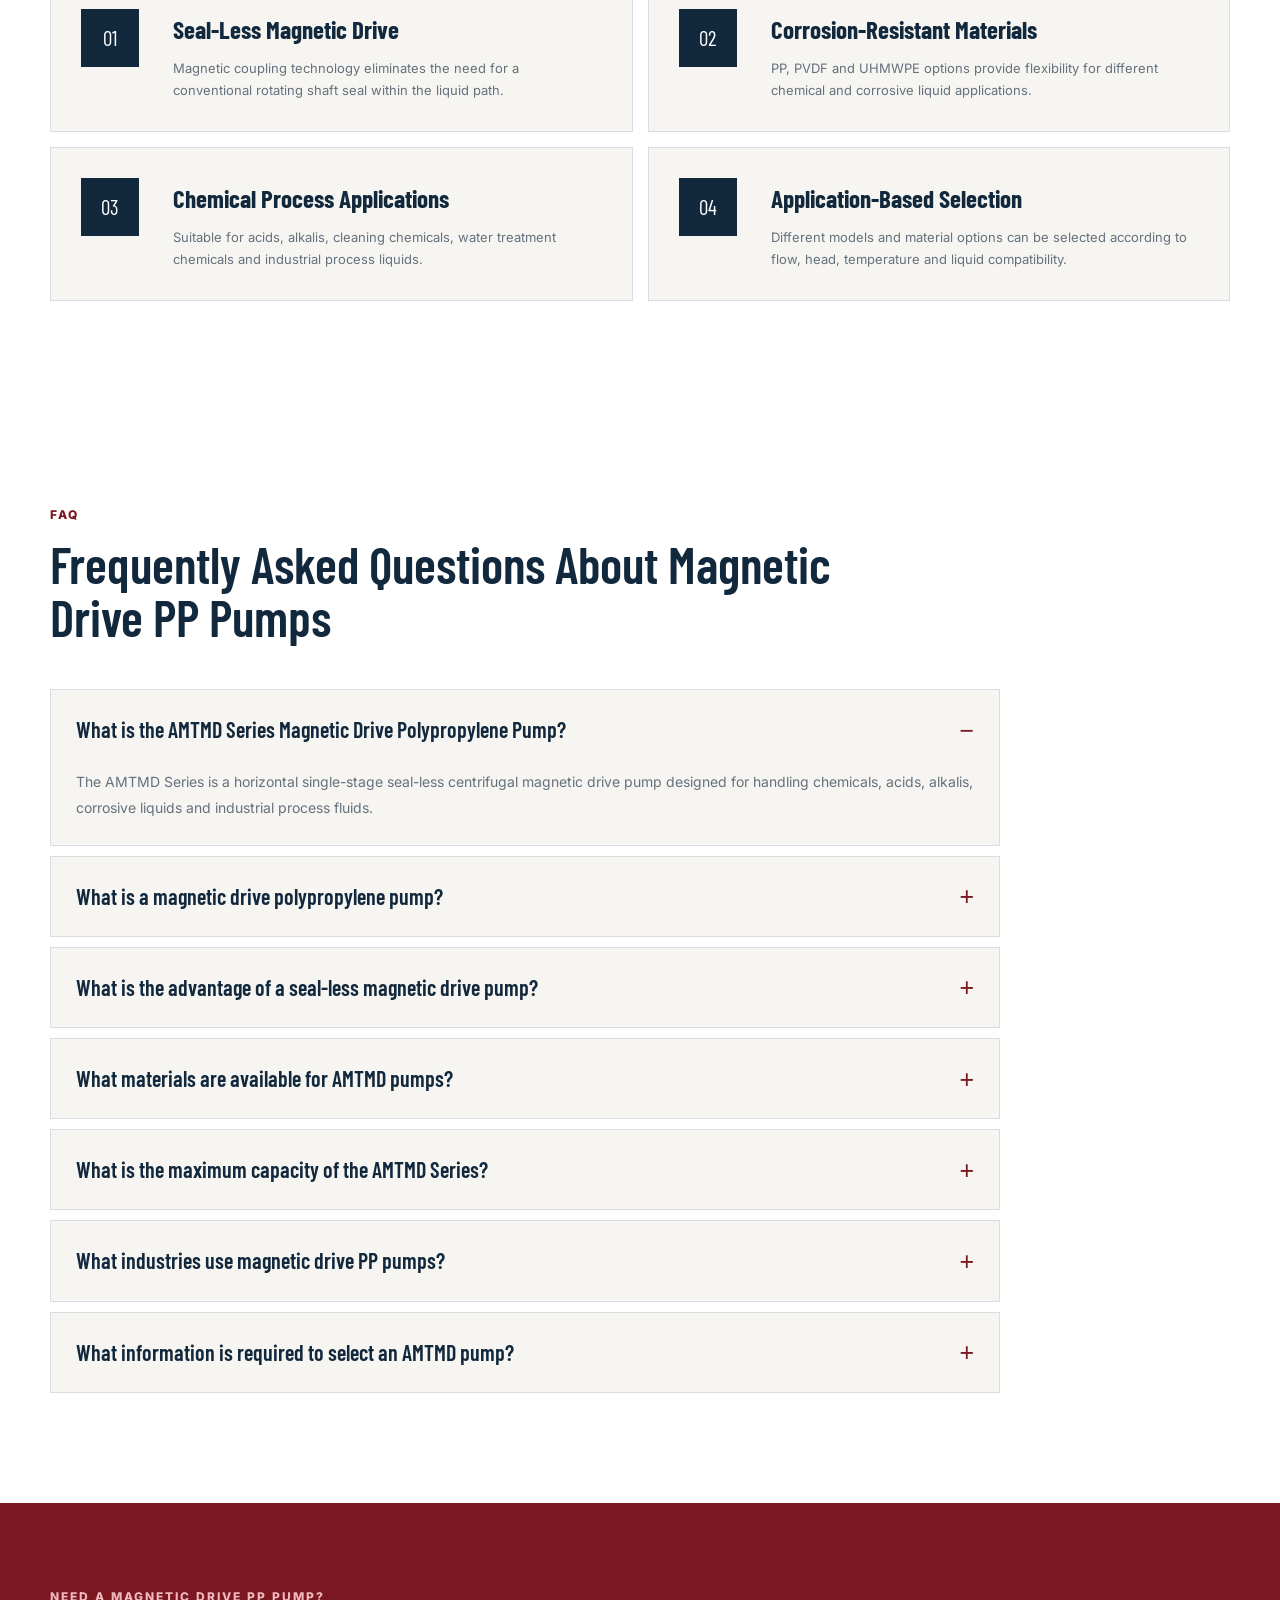
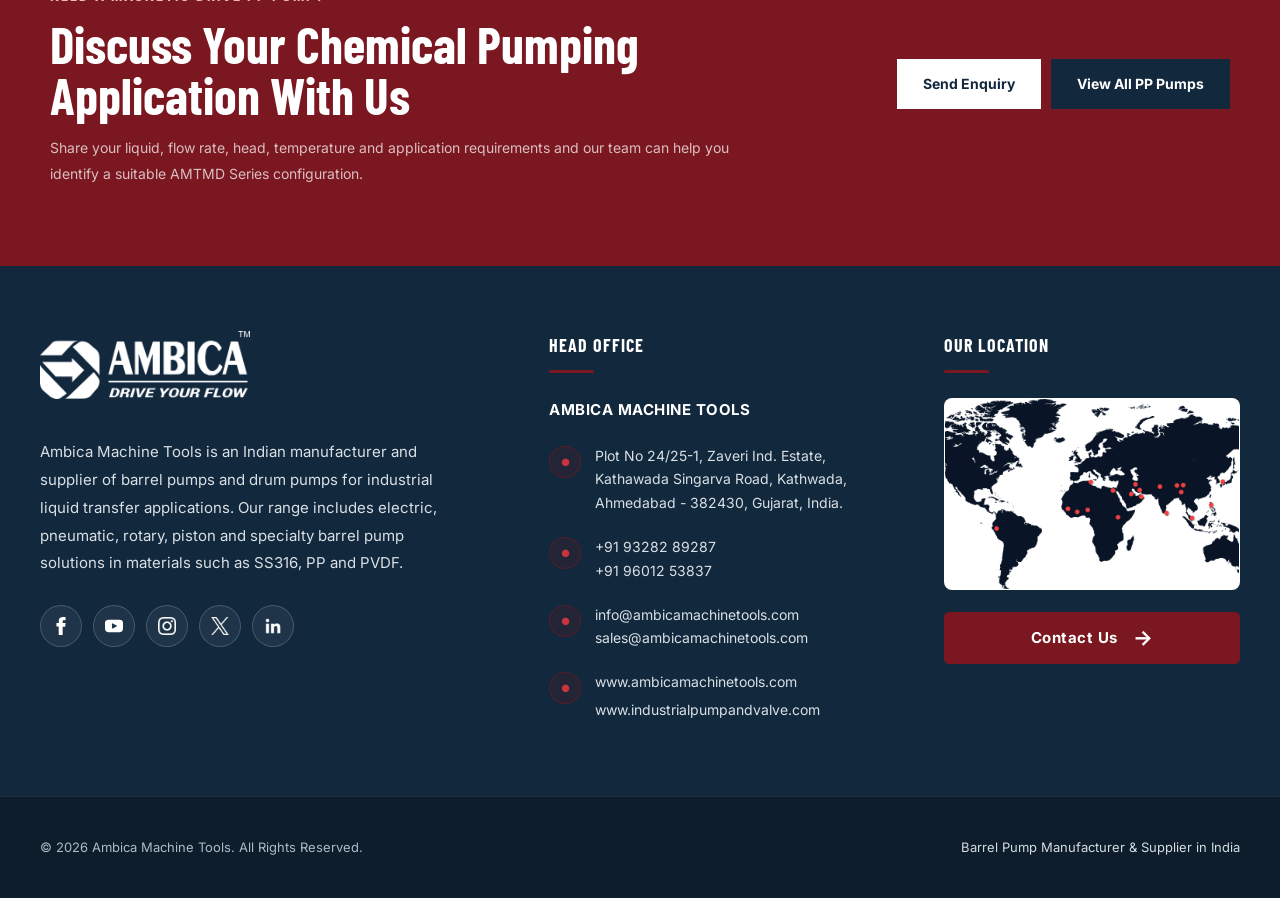
==== commit c74ffe84: "add privacy and warranty policy in header" ====
--- a/amtmd-series-magnetic-drive-polypropylene-pump.html
+++ b/amtmd-series-magnetic-drive-polypropylene-pump.html
@@ -281,6 +281,8 @@
             <a href="index.html#applications">Applications</a>
             <a href="index.html#construction">Construction</a>
             <a href="#faq">FAQ</a>
+            <a href="privacy-policy.html">Privacy Policy</a>
+            <a href="warranty-policy.html">Warranty Policy</a>
             <a href="#contact"
                 class="nav-btn"
                 rel="noopener noreferrer">Enquire Now</a>
--- a/css/style.css
+++ b/css/style.css
@@ -1,16 +1,4 @@
-:root{
-  --maroon:#7b1720;
-  --maroon-dark:#4d0d13;
-  --purple:#39336f;
-  --purple-dark:#252247;
-  --black:#151517;
-  --dark:#202021;
-  --gray:#777;
-  --gray-light:#f1f1ef;
-  --border:#deded9;
-  --white:#fff;
-  --container:1240px;
-}
+
 .pt-0 { padding-top: 0px !important;}
 *{box-sizing:border-box;margin:0;padding:0}
 html{scroll-behavior:smooth}
@@ -170,7 +158,6 @@
    Maroon + Deep Navy + Off-White Theme
 ========================================================= */
 
-
 /* ---------------------------------------------------------
    CONTAINER
 --------------------------------------------------------- */
@@ -192,7 +179,6 @@
     width: min(1180px, calc(100% - 40px));
     margin: 0 auto;
 }
-
 
 /* =========================================================
    AMTPP HERO
@@ -411,7 +397,6 @@
     border: 1px solid rgba(255,255,255,.08);
 }
 
-
 /* =========================================================
    INTRO
 ========================================================= */
@@ -512,7 +497,6 @@
     text-transform: uppercase;
     letter-spacing: .5px;
 }
-
 
 /* =========================================================
    PRODUCT OVERVIEW
@@ -583,7 +567,6 @@
     font-size: 12px;
 }
 
-
 /* =========================================================
    FEATURES
 ========================================================= */
@@ -659,7 +642,6 @@
     line-height: 1.75;
 }
 
-
 /* =========================================================
    MATERIAL
 ========================================================= */
@@ -712,7 +694,6 @@
     color: #12283d;
     font-weight: 700;
 }
-
 
 /* =========================================================
    SEALING
@@ -816,7 +797,6 @@
     text-decoration: none;
 }
 
-
 /* =========================================================
    SPECIFICATIONS
 ========================================================= */
@@ -881,7 +861,6 @@
     margin-top: 15px;
 }
 
-
 /* =========================================================
    TEMPERATURE
 ========================================================= */
@@ -948,7 +927,6 @@
     font-size: 11px;
 }
 
-
 /* =========================================================
    APPLICATIONS
 ========================================================= */
@@ -1002,7 +980,6 @@
     font-size: 13px;
     line-height: 1.7;
 }
-
 
 /* =========================================================
    WHY CHOOSE
@@ -1059,7 +1036,6 @@
     font-size: 13px;
     line-height: 1.7;
 }
-
 
 /* =========================================================
    MODEL RANGE
@@ -1121,7 +1097,6 @@
     text-decoration: none;
 }
 
-
 /* =========================================================
    FAQ
 ========================================================= */
@@ -1180,7 +1155,6 @@
     line-height: 1.8;
 }
 
-
 /* =========================================================
    FINAL CTA
 ========================================================= */
@@ -1245,7 +1219,6 @@
     background: #1b3852;
     transform: translateY(-2px);
 }
-
 
 /* =========================================================
    FOOTER
@@ -1341,7 +1314,6 @@
     font-size: 11px;
 }
 
-
 /* =========================================================
    REVEAL ANIMATION
 ========================================================= */
@@ -1373,7 +1345,6 @@
         border-color .3s ease;
 }
 
-
 /* =========================================================
    MOBILE MENU
 ========================================================= */
@@ -1381,7 +1352,6 @@
 .mobile-menu-toggle {
     display: none;
 }
-
 
 /* =========================================================
    TABLET
@@ -1448,7 +1418,6 @@
     }
 
 }
-
 
 /* =========================================================
    MOBILE
@@ -1609,7 +1578,6 @@
 
 }
 
-
 /* =========================================================
    SMALL MOBILE
 ========================================================= */
@@ -1664,7 +1632,6 @@
     }
 
 }
-
 
 /* =========================================================
    REDUCED MOTION
@@ -2165,6 +2132,8 @@
 :root{
   --maroon:#7b1720;
   --maroon-dark:#4d0d13;
+  --purple:#39336f;
+  --purple-dark:#252247;
   --navy:#12283d;
   --navy-2:#1b3852;
   --navy-3:#29445b;
@@ -2175,6 +2144,7 @@
   --offwhite:#f6f5f1;
   --border:#d9dde1;
   --white:#fff;
+  --container:1240px;
 }
 
 body{background:var(--offwhite);color:var(--black)}
@@ -2203,7 +2173,7 @@
 
 .section-no{color:var(--navy);border-color:#b9c0c7}
 /* .eyebrow{color:var(--navy-2)} */
-.intro{background:#fff}
+
 .keyword-strip span{color:var(--navy);border-color:#cfd5da;background:#fff}
 
 .products{background:var(--offwhite)}
@@ -2227,7 +2197,6 @@
 .applications .eyebrow{color:#f0dadd}
 .application-item strong{color:#d9b8bc}
 
-.features{background:#fff}
 .feature{border-color:#dce1e5}
 .feature span{color:var(--navy-3)}
 
@@ -2236,17 +2205,15 @@
 .selection-points>div{border-color:#cdd4da}
 .selection-points span{color:var(--maroon)}
 
-.faq{background:#fff}
 .faq-list details{border-color:#d4d9de}
 
 .cta{background:var(--maroon)}
-.btn-light{background:#fff;color:var(--maroon)}
+
 .btn-ghost{border-color:rgba(255,255,255,.55)}
 
 .footer{background:var(--navy);position:relative;overflow:hidden}
 .footer:before{content:"";position:absolute;right:-180px;bottom:-280px;width:620px;height:620px;border:1px solid rgba(255,255,255,.06);border-radius:50%;box-shadow:0 0 0 70px rgba(255,255,255,.018),0 0 0 140px rgba(255,255,255,.012)}
 .footer-grid,.footer-bottom{position:relative;z-index:1}
-.footer a:hover{color:#fff}
 
 /* Clean engineering-style section markers */
 .section-top .section-no,
@@ -2260,3 +2227,36 @@
   .nav-btn{color:#fff!important}
   .product-image-wrap{border-right:0;border-bottom:1px solid #e1e5e8}
 }
+/* Policy pages use the same Ambica maroon + deep navy + off-white theme. */
+:root{--policy-maroon:#7b1720;--policy-maroon-dark:#4d0d13;--policy-navy:#12283d;--policy-navy-2:#1b3852;--policy-offwhite:#f6f5f1;--policy-gray:#65717d;--policy-border:#d9dde1;}
+body{background:var(--policy-offwhite);color:#17202a;}
+/* Leave the shared .header, .nav, .logo and .nav-links styling to css/style.css. */
+.policy-hero{position:relative;overflow:hidden;padding:150px 0 65px;background:linear-gradient(118deg,#0c2032 0%,#12283d 55%,#1d3b57 100%);color:#fff;}
+.policy-hero:before{content:"";position:absolute;inset:0;opacity:.13;background-image:linear-gradient(rgba(255,255,255,.13) 1px,transparent 1px),linear-gradient(90deg,rgba(255,255,255,.13) 1px,transparent 1px);background-size:55px 55px;pointer-events:none;}
+.policy-hero .container{position:relative;z-index:1;}
+.policy-kicker{display:inline-block;margin-bottom:12px;color:#e19aa0;font:700 12px Inter,Arial,sans-serif;letter-spacing:2px;text-transform:uppercase;}
+.policy-hero h1{margin:0;color:#fff;font-family:'Barlow Condensed',Arial,sans-serif;font-size:clamp(42px,5vw,68px);font-weight:600;line-height:.98;letter-spacing:.2px;}
+.policy-hero p{margin-top:16px;color:rgba(255,255,255,.72);font-size:14px;}
+.policy-hero .policy-rule{display:block;width:62px;height:4px;margin-top:24px;background:var(--policy-maroon);}
+.privacy-policy-section,.warranty-policy-section{padding:70px 0 90px;background:var(--policy-offwhite);}
+.privacy-policy-content,.warranty-policy-content{width:min(100% - 40px,1180px);margin:0 auto;padding:clamp(25px,4.5vw,58px);background:#fff;border:1px solid var(--policy-border);border-top:4px solid var(--policy-maroon);box-shadow:0 14px 40px rgba(18,40,61,.07);}
+.privacy-policy-content h1,.warranty-policy-content h1{color:var(--policy-navy);font-family:'Barlow Condensed',Arial,sans-serif;font-size:clamp(30px,3.5vw,42px);line-height:1.05;margin:0 0 15px;}
+.privacy-policy-content h2,.warranty-policy-content h2{color:var(--policy-navy);font-family:'Barlow Condensed',Arial,sans-serif;font-size:clamp(24px,2.7vw,32px);line-height:1.15;margin:38px 0 15px;padding:0 0 10px;border-bottom:1px solid var(--policy-border);position:relative;}
+.privacy-policy-content h2:after,.warranty-policy-content h2:after{content:"";position:absolute;left:0;bottom:-1px;width:55px;height:3px;background:var(--policy-maroon);}
+.privacy-policy-content h3,.warranty-policy-content h3{color:var(--policy-navy);font-family:'Barlow Condensed',Arial,sans-serif;font-size:24px;margin:26px 0 10px;}
+.privacy-policy-content p,.warranty-policy-content p,.privacy-policy-content li,.warranty-policy-content li{color:#586572;font-family:Inter,Arial,sans-serif;font-size:15px;line-height:1.85;}
+.privacy-policy-content p,.warranty-policy-content p{margin:0 0 16px;}
+.privacy-policy-content ul,.warranty-policy-content ul{margin:0 0 22px;padding-left:24px;}
+.privacy-policy-content li,.warranty-policy-content li{margin:0 0 8px;padding-left:3px;}
+.privacy-policy-content li::marker,.warranty-policy-content li::marker{color:var(--policy-maroon);}
+.privacy-policy-content a,.warranty-policy-content a{color:var(--policy-maroon);overflow-wrap:anywhere;}
+.privacy-policy-content a:hover,.warranty-policy-content a:hover{color:var(--policy-navy);}
+.privacy-effective,.policy-effective{display:inline-block;margin:0 0 28px!important;padding:9px 14px;background:#f3f4f5;border-left:3px solid var(--policy-maroon);color:var(--policy-navy)!important;font-size:13px!important;}
+.privacy-contact,.warranty-contact{margin-top:28px;padding:25px;background:#f3f4f5;border-left:4px solid var(--policy-maroon);}
+.privacy-contact h3,.warranty-contact h3{margin-top:0;}
+.warranty-highlight{padding:20px 22px;background:#f6f5f1;border-left:4px solid var(--policy-maroon);color:var(--policy-navy);}
+/* Legal links are added inside the existing footer bottom without changing the footer layout. */
+.footer-legal-links{display:flex;flex-wrap:wrap;gap:18px;align-items:center;}
+.footer-legal-links a{display:inline-block!important;margin:0!important;color:#d4dce2!important;font-size:12px!important;}
+.footer-legal-links a:hover{color:#e19aa0!important;}
+@media(max-width:700px){.policy-hero{padding:125px 0 48px;}.privacy-policy-section,.warranty-policy-section{padding:38px 0 52px;}.privacy-policy-content,.warranty-policy-content{width:calc(100% - 28px);padding:25px 19px;}.privacy-policy-content p,.warranty-policy-content p,.privacy-policy-content li,.warranty-policy-content li{font-size:14px;}.footer-legal-links{justify-content:center;gap:14px;}}
